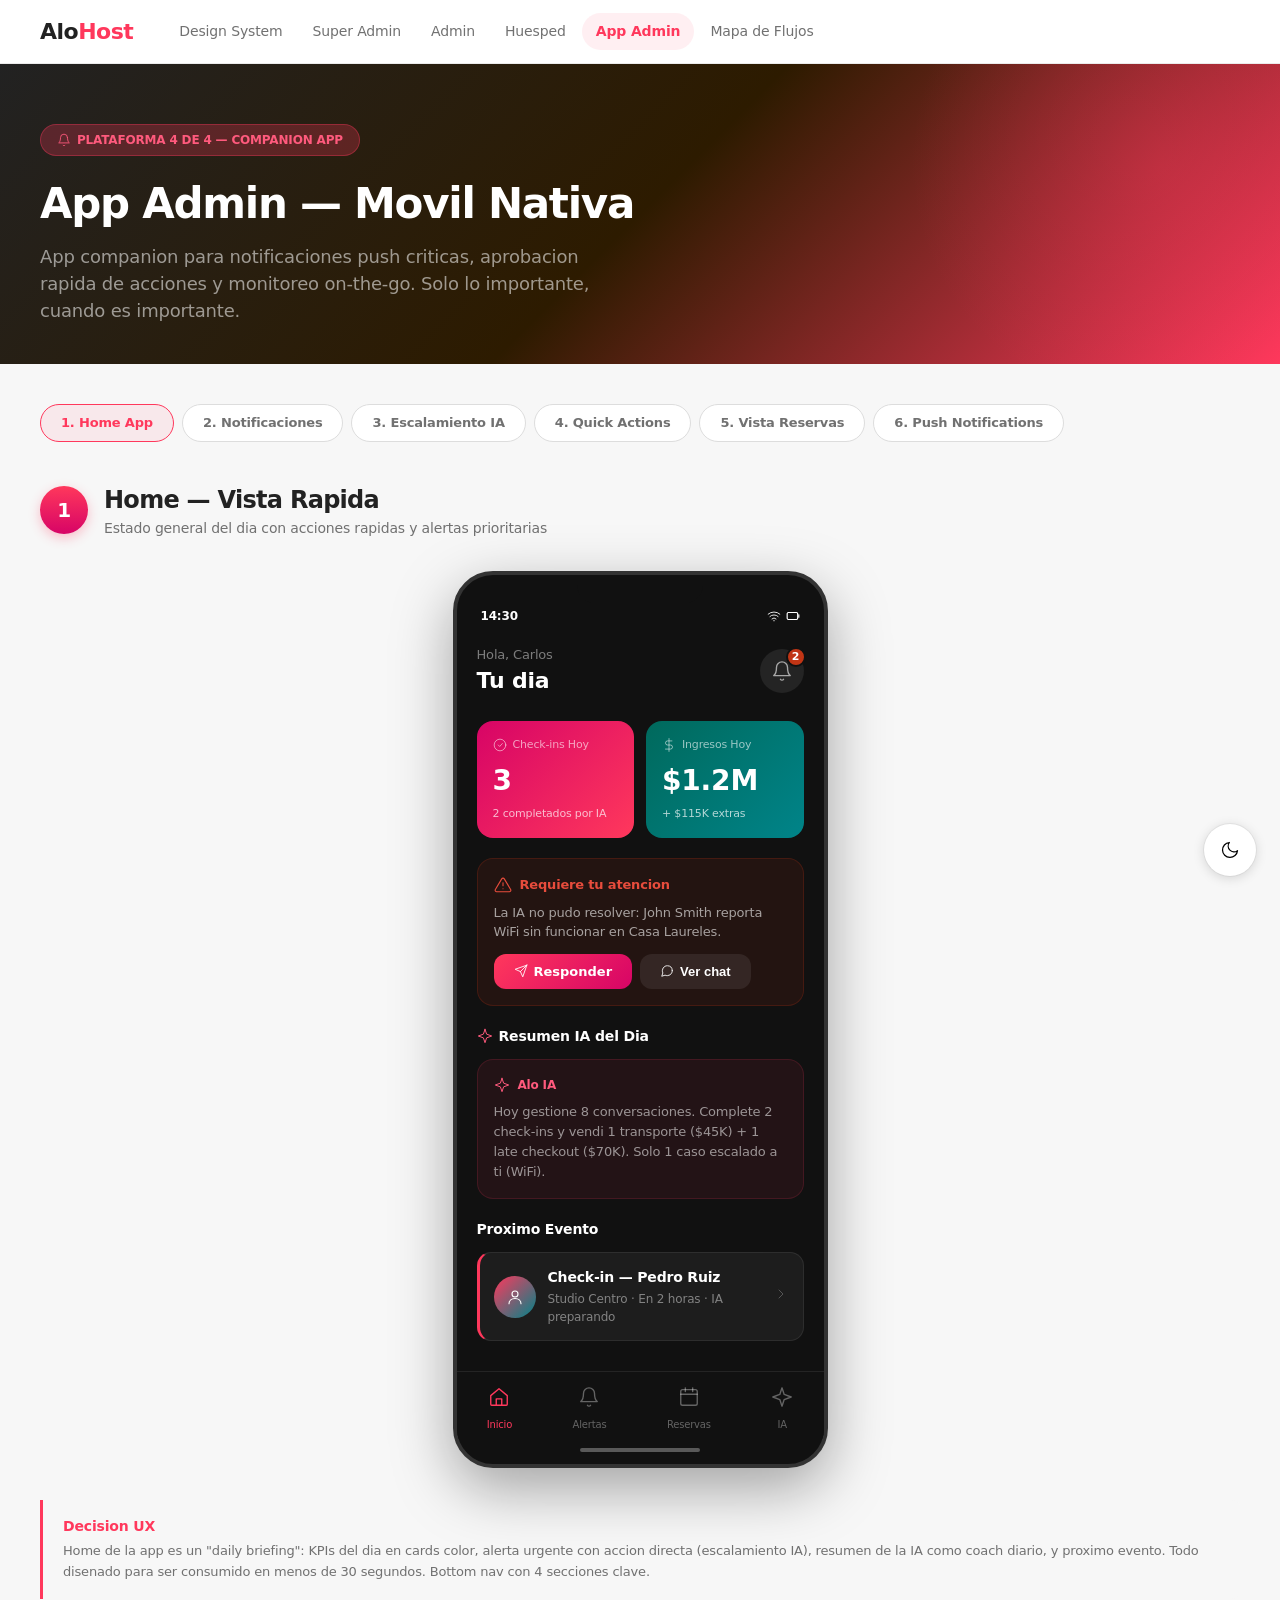
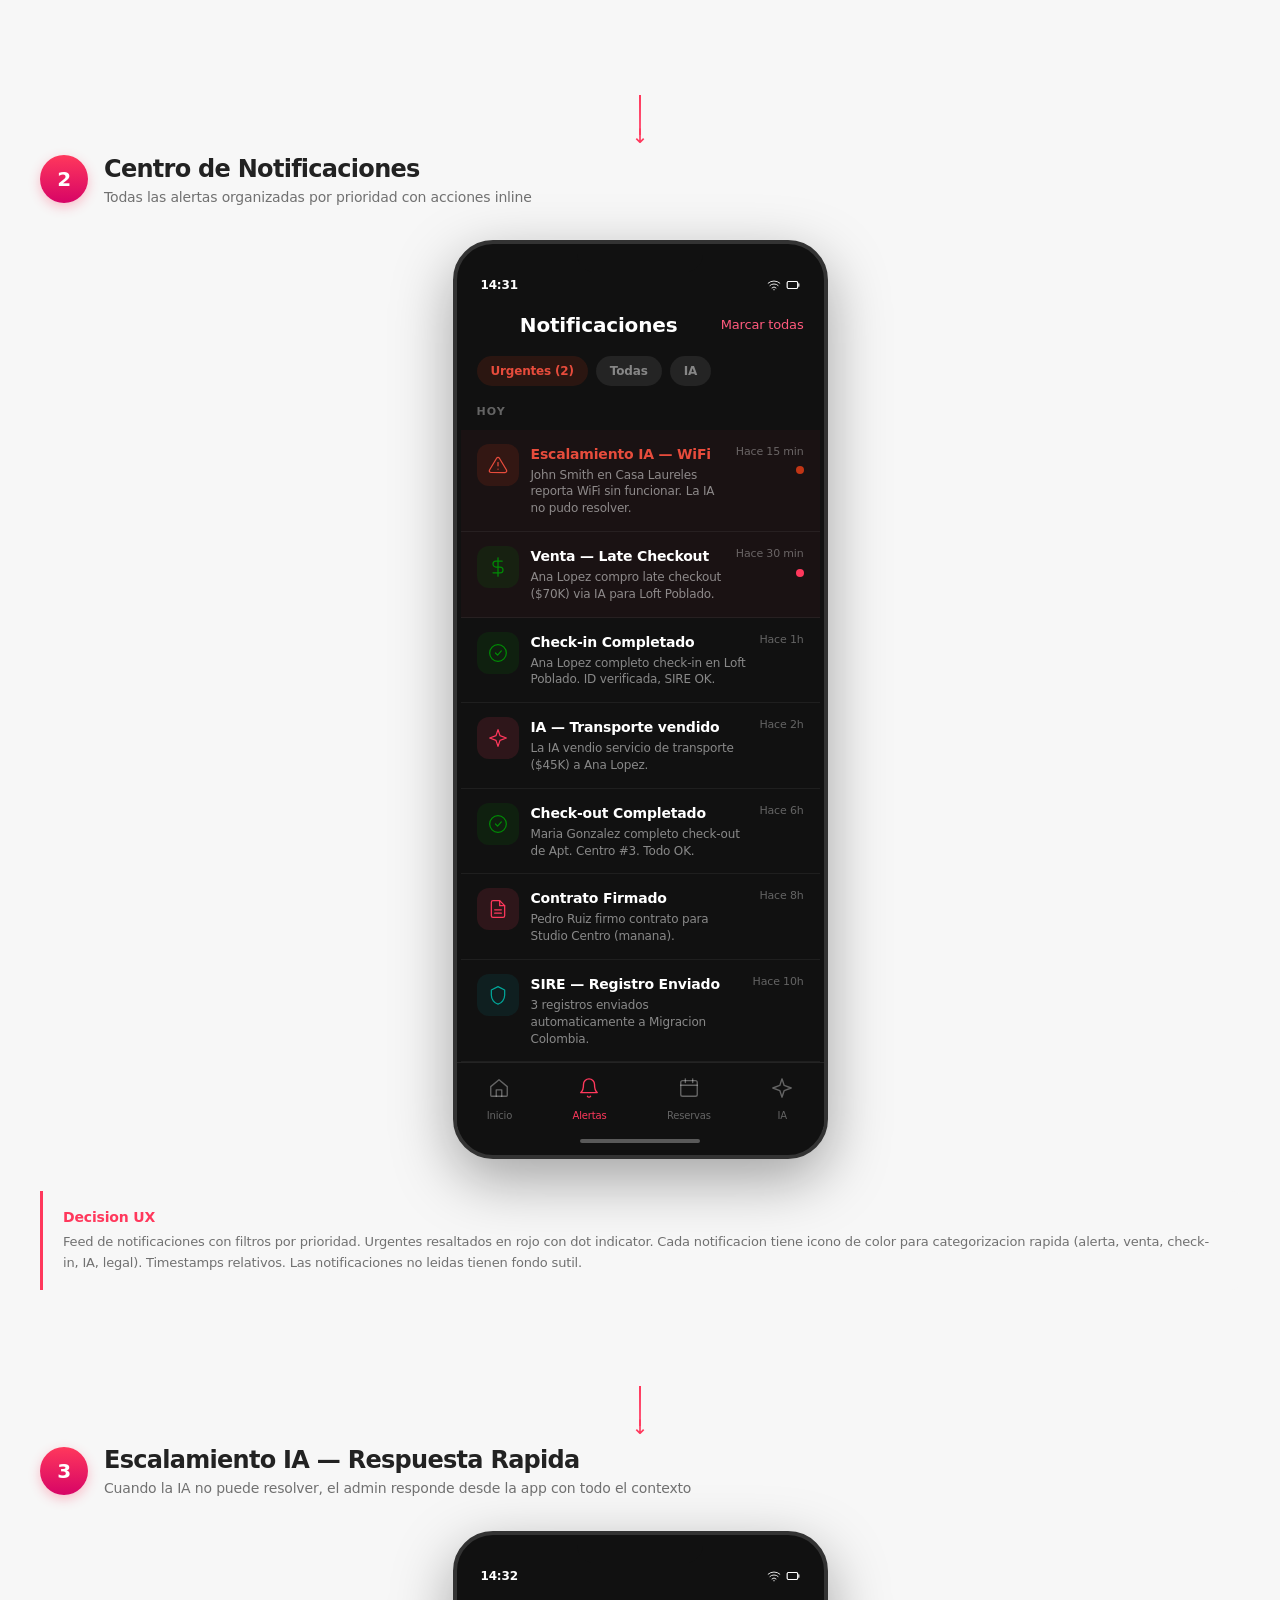
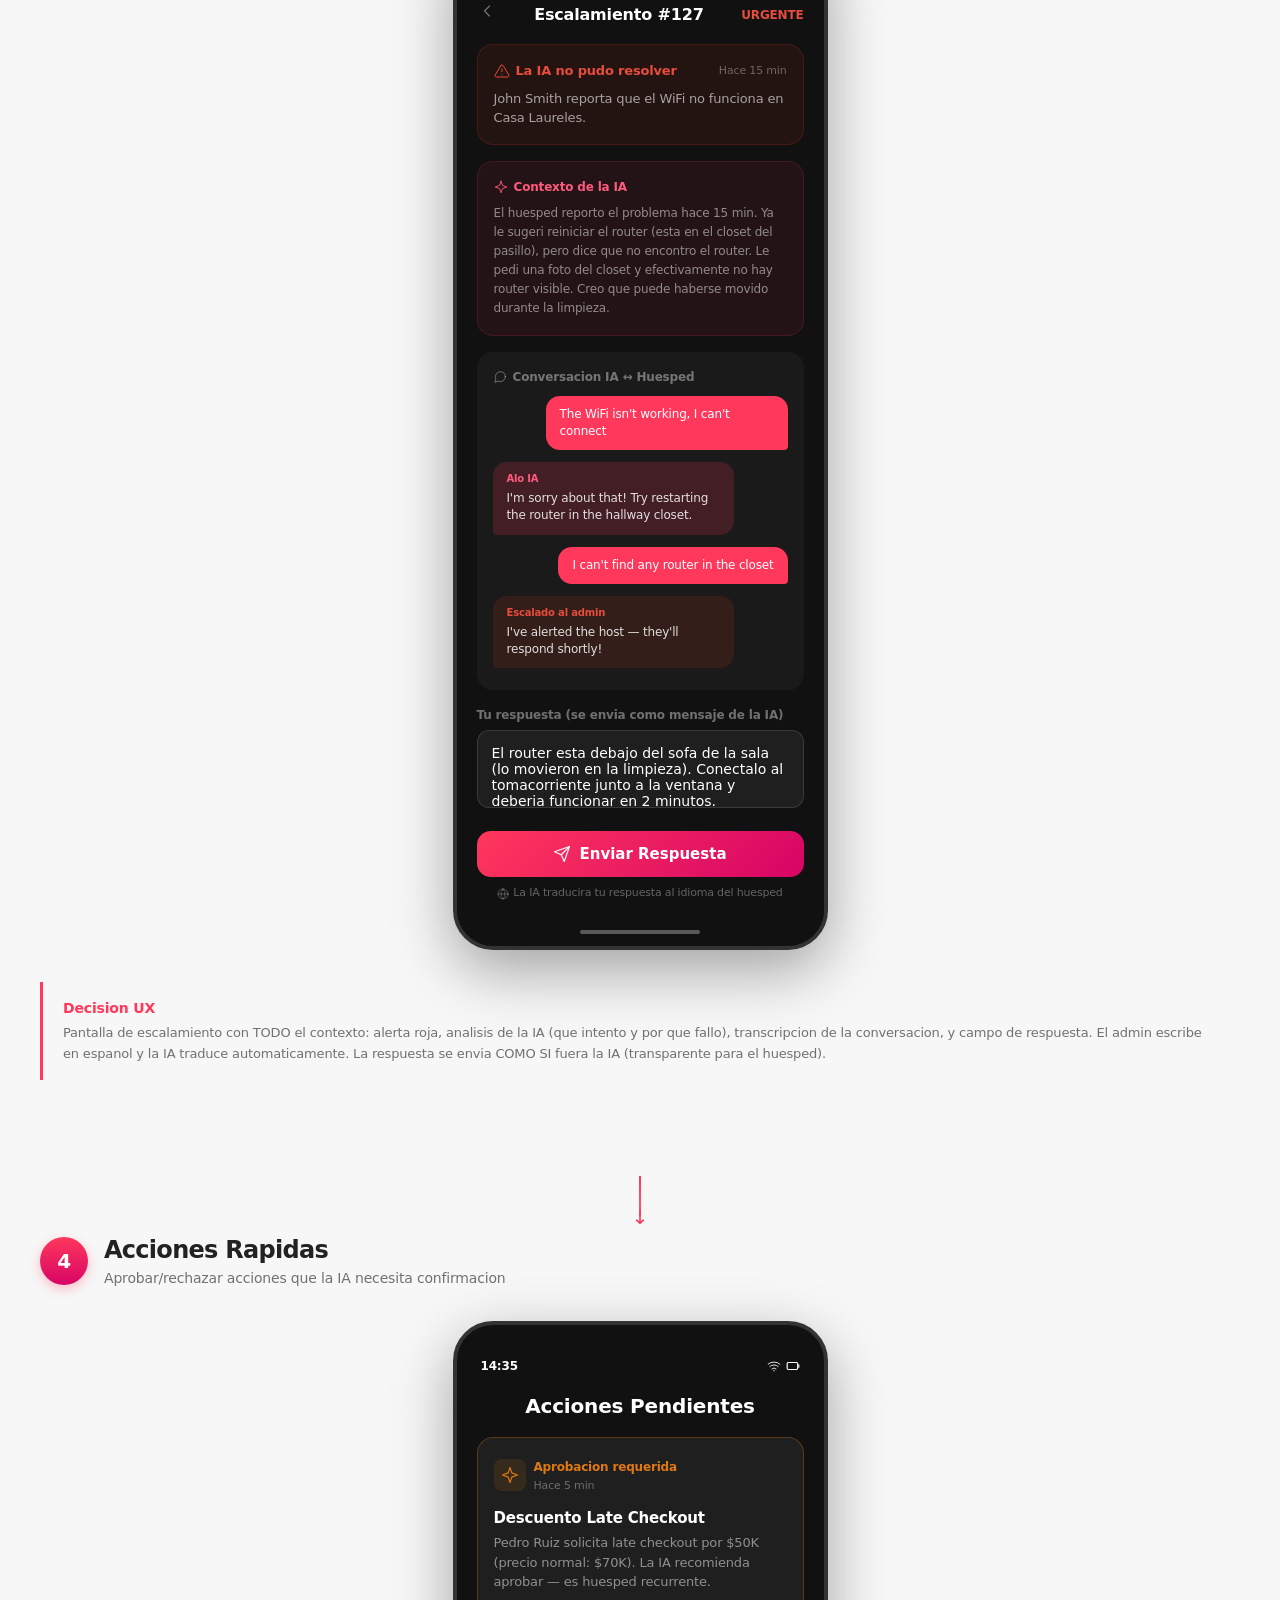
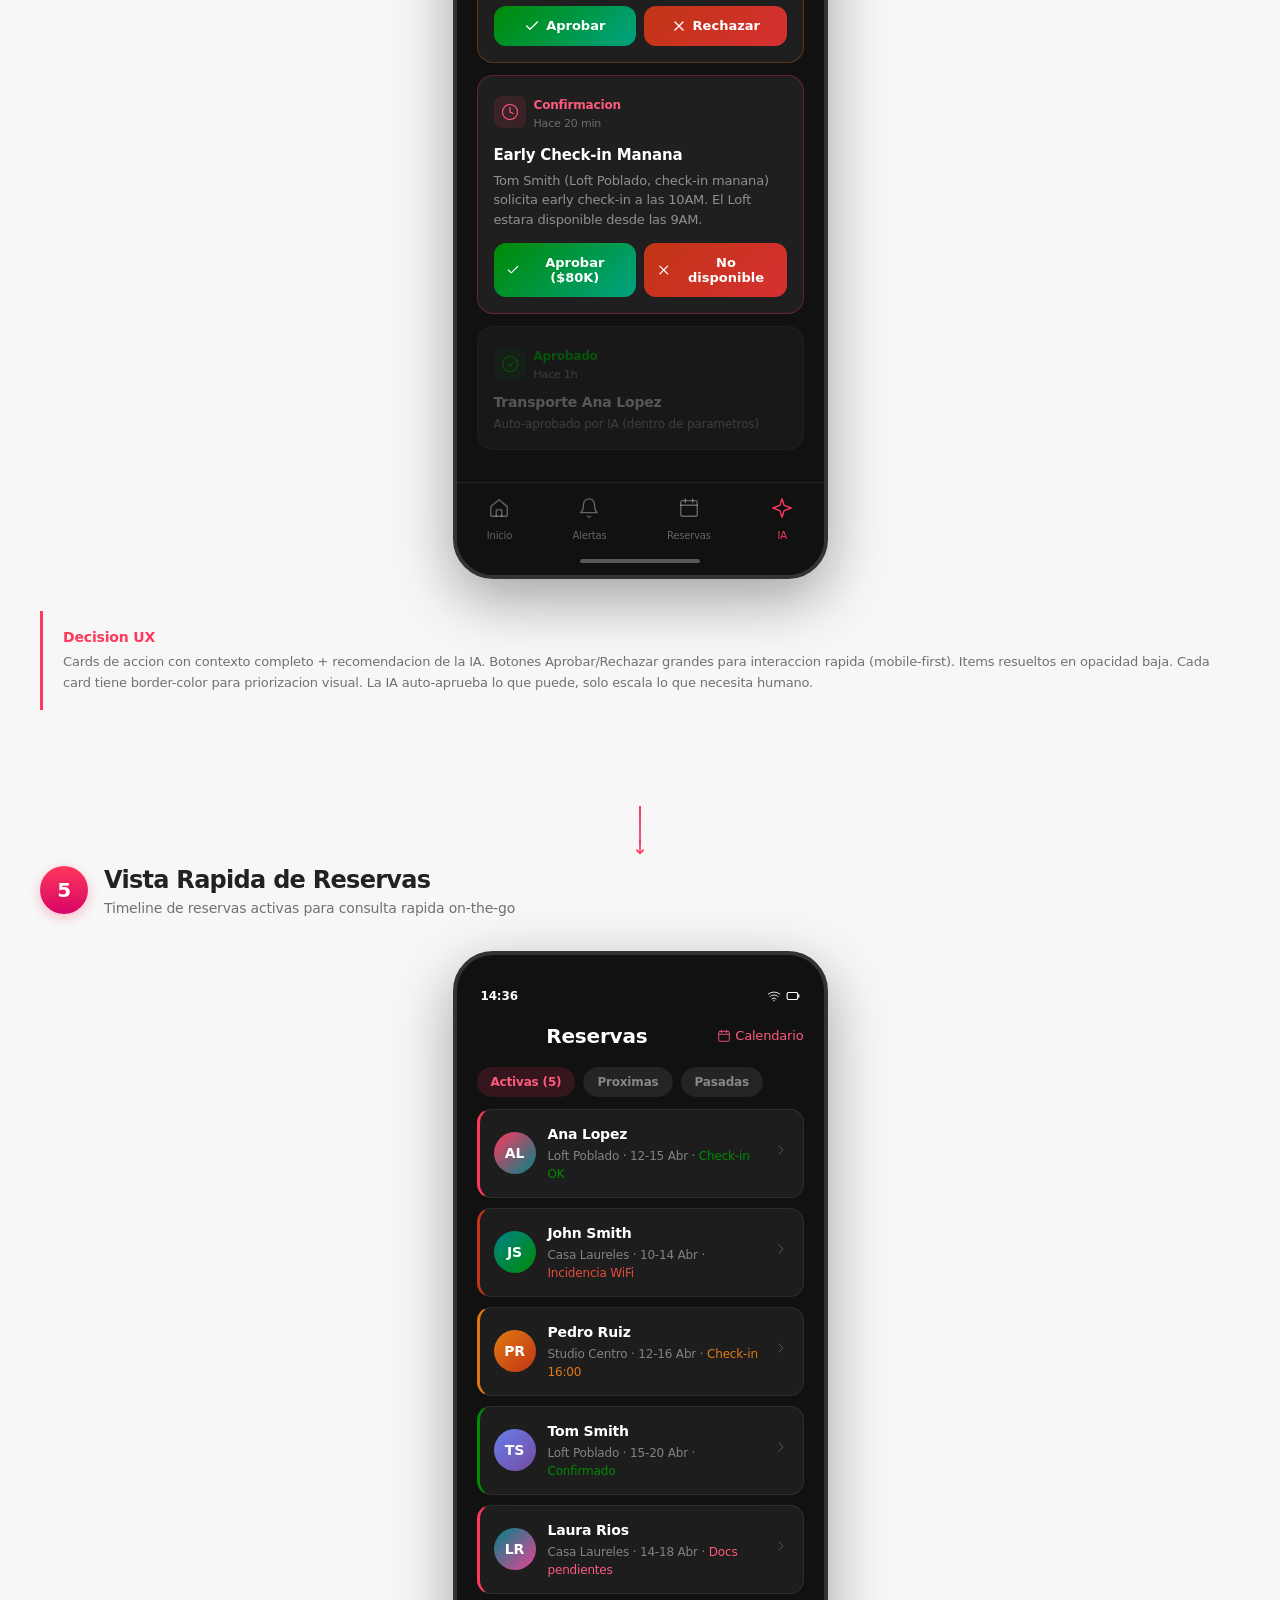
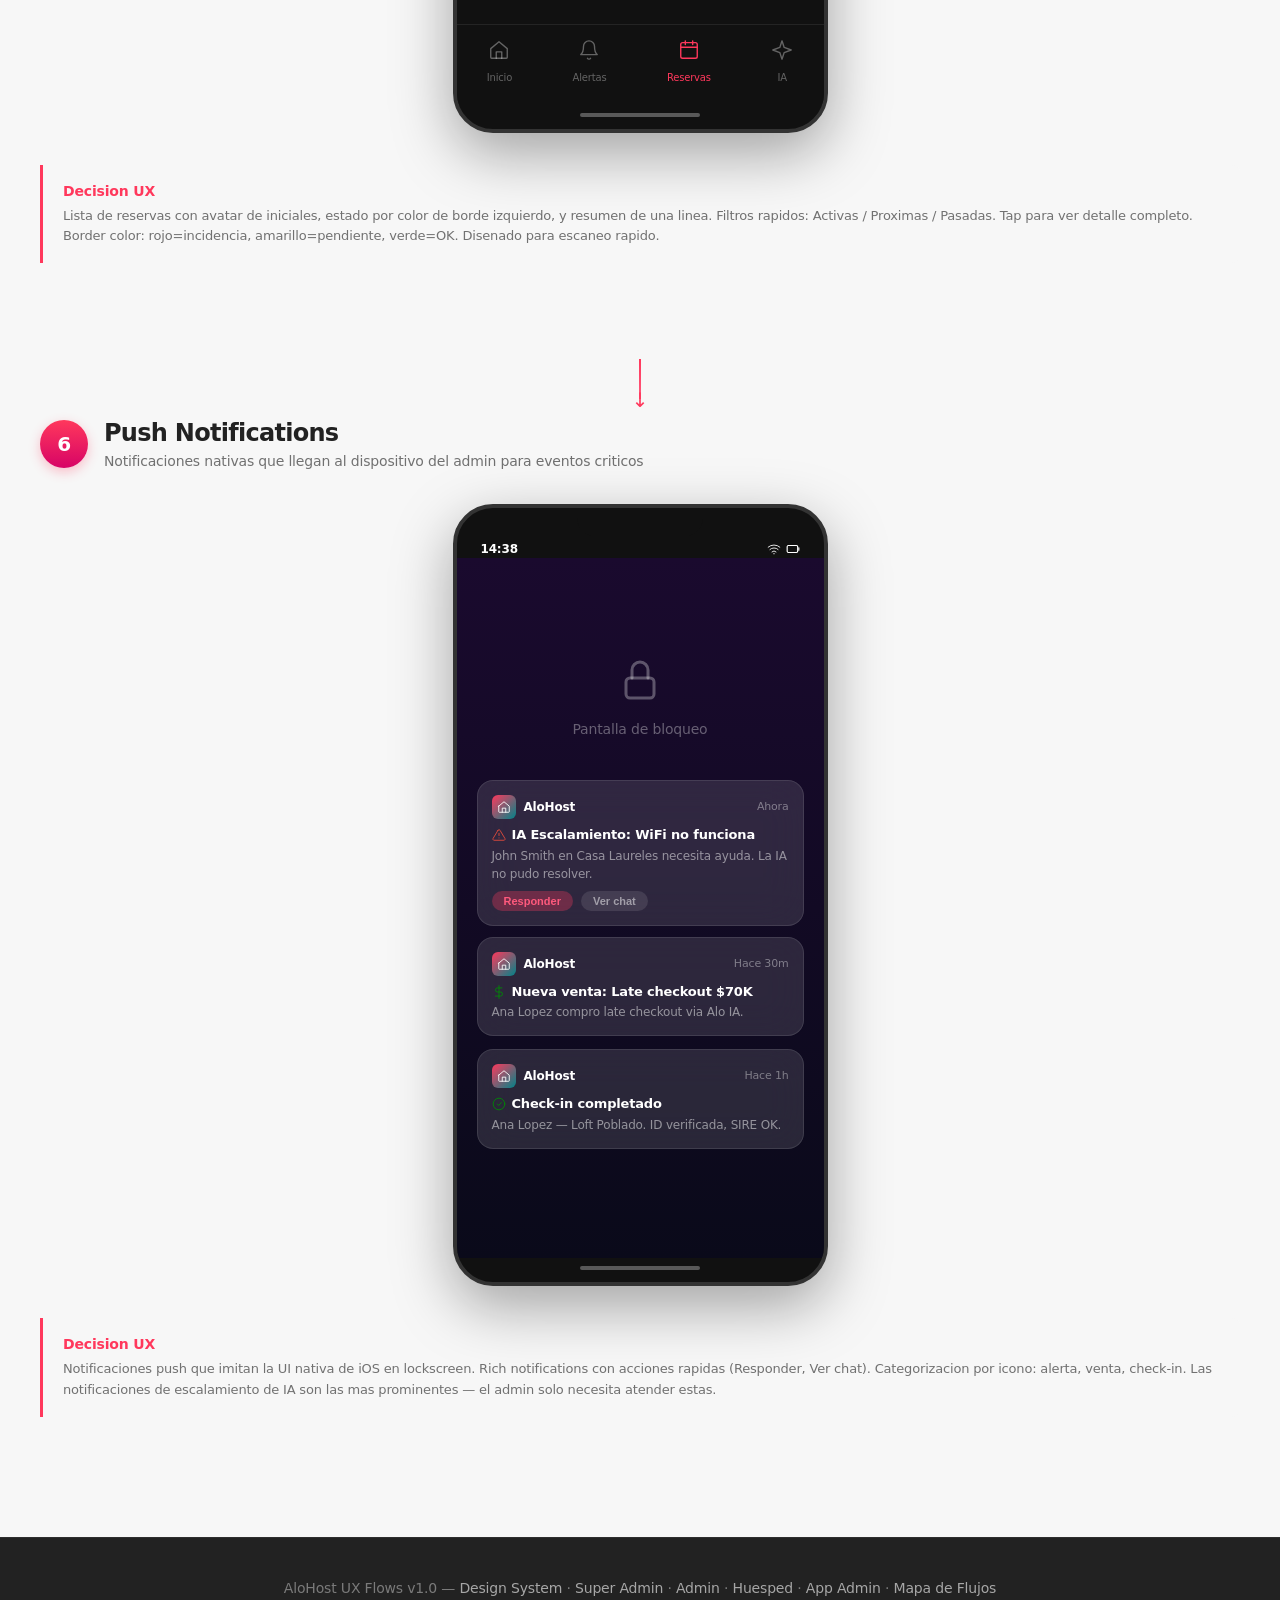
==== admin-app.html @ 9a5604a8 "Initial commit: AloHost UX Flow Prototypes Complete UX/UI flow system for AloHost - AI-powered prope" ====
<!DOCTYPE html>
<html lang="es" data-theme="light">
<head>
<meta charset="UTF-8">
<meta name="viewport" content="width=device-width, initial-scale=1.0">
<title>AloHost — App Admin (Notificaciones) UX Flow</title>
<link rel="stylesheet" href="theme.css">
<link rel="stylesheet" href="icons.css">
<style>
/* ============ PAGE LAYOUT ============ */
.page-body {
  background: var(--bg-secondary);
  color: var(--text-primary);
  min-height: 100vh;
}

.flow-header {
  background: linear-gradient(135deg, var(--text-primary) 0%, #2d1b00 50%, var(--primary) 100%);
  padding: 60px 40px 40px;
  position: relative;
  overflow: hidden;
}
.flow-header::before {
  content: '';
  position: absolute;
  top: -50%;
  right: -10%;
  width: 500px;
  height: 500px;
  background: radial-gradient(circle, rgba(255,56,92,0.25), transparent 70%);
  border-radius: 50%;
}
.flow-header-content {
  position: relative;
  z-index: 1;
  max-width: 1400px;
  margin: 0 auto;
}
.flow-badge {
  display: inline-flex;
  align-items: center;
  gap: 6px;
  background: rgba(255,56,92,0.25);
  border: 1px solid rgba(255,56,92,0.35);
  color: #FF5A7D;
  padding: 6px 16px;
  border-radius: var(--radius-full);
  font-size: 12px;
  font-weight: 600;
  margin-bottom: 16px;
}
.flow-header h1 {
  font-family: var(--font-display);
  font-size: 42px;
  font-weight: 800;
  color: #fff;
  margin-bottom: 8px;
  letter-spacing: -0.03em;
}
.flow-header p {
  font-size: 18px;
  color: rgba(255,255,255,0.55);
  max-width: 600px;
}

/* ============ PHONE MOCKUP (always dark) ============ */
.phone-row {
  display: flex;
  justify-content: center;
  gap: 40px;
  flex-wrap: wrap;
}
.phone-mockup {
  width: 375px;
  background: #111;
  border-radius: 40px;
  overflow: hidden;
  border: 4px solid #333;
  box-shadow: 0 20px 60px rgba(0,0,0,0.35), 0 0 0 1px rgba(255,255,255,0.06);
  position: relative;
  flex-shrink: 0;
}
.phone-notch {
  width: 126px;
  height: 28px;
  background: #111;
  margin: 0 auto;
  border-radius: 0 0 18px 18px;
  position: relative;
  z-index: 10;
}
.phone-status-bar {
  display: flex;
  justify-content: space-between;
  align-items: center;
  padding: 4px 24px 0;
  font-size: 12px;
  color: #fff;
  font-weight: 600;
}
.phone-status-bar .status-icons {
  display: flex;
  align-items: center;
  gap: 5px;
}
.phone-screen {
  min-height: 700px;
  position: relative;
  overflow: hidden;
  background: #111;
}
.phone-home {
  height: 4px;
  width: 120px;
  background: #fff;
  border-radius: 2px;
  margin: 8px auto 12px;
  opacity: 0.3;
}

/* ============ PHONE INTERNAL STYLES ============ */
.m-header {
  padding: 16px 20px;
  display: flex;
  justify-content: space-between;
  align-items: center;
}
.m-header h3 {
  font-family: var(--font-display);
  font-size: 20px;
  font-weight: 700;
  color: #fff;
}
.m-content {
  padding: 0 20px 20px;
}
.m-card {
  background: rgba(255,255,255,0.06);
  border: 1px solid rgba(255,255,255,0.1);
  border-radius: 16px;
  padding: 16px;
  margin-bottom: 12px;
}
.m-btn {
  display: inline-flex;
  align-items: center;
  justify-content: center;
  gap: 6px;
  width: 100%;
  padding: 14px;
  border: none;
  border-radius: 14px;
  font-family: var(--font-primary);
  font-size: 15px;
  font-weight: 700;
  cursor: pointer;
  transition: var(--transition);
}
.m-btn-primary { background: linear-gradient(135deg, var(--primary), var(--primary-dark)); color: #fff; }
.m-btn-success { background: linear-gradient(135deg, var(--success), #00A381); color: #fff; }
.m-btn-danger { background: linear-gradient(135deg, var(--danger), #D63031); color: #fff; }

/* ============ BOTTOM NAV ============ */
.m-bottom-nav {
  display: flex;
  justify-content: space-around;
  padding: 10px 0 4px;
  border-top: 1px solid rgba(255,255,255,0.08);
  background: #111;
}
.m-nav-item {
  display: flex;
  flex-direction: column;
  align-items: center;
  gap: 2px;
  padding: 4px 12px;
  cursor: pointer;
}
.m-nav-item .nav-icon { color: rgba(255,255,255,0.35); }
.m-nav-item .nav-icon svg { width: 22px; height: 22px; }
.m-nav-item p { font-size: 10px; color: rgba(255,255,255,0.35); margin: 0; }
.m-nav-item.active .nav-icon { color: var(--primary); }
.m-nav-item.active p { color: var(--primary); }

/* ============ NOTIFICATION ITEMS ============ */
.notif-item {
  display: flex;
  gap: 12px;
  padding: 14px 16px;
  border-bottom: 1px solid rgba(255,255,255,0.06);
  cursor: pointer;
  transition: background 0.15s;
}
.notif-item:hover { background: rgba(255,255,255,0.03); }
.notif-item.unread { background: rgba(255,56,92,0.04); }
.notif-icon-box {
  width: 42px;
  height: 42px;
  border-radius: 12px;
  display: flex;
  align-items: center;
  justify-content: center;
  flex-shrink: 0;
}
.notif-icon-box svg { width: 20px; height: 20px; }
.notif-body { flex: 1; min-width: 0; }
.notif-body h4 { font-size: 14px; font-weight: 600; color: #fff; margin: 0 0 2px; }
.notif-body p { font-size: 12px; color: rgba(255,255,255,0.5); line-height: 1.4; margin: 0; }
.notif-time { font-size: 11px; color: rgba(255,255,255,0.35); white-space: nowrap; flex-shrink: 0; }
.notif-dot { width: 8px; height: 8px; border-radius: 50%; flex-shrink: 0; margin-top: 6px; }

/* ============ RESERVATION LIST ITEMS ============ */
.res-item {
  display: flex;
  align-items: center;
  gap: 12px;
  padding: 14px;
  background: rgba(255,255,255,0.05);
  border: 1px solid rgba(255,255,255,0.08);
  border-radius: 14px;
  margin-bottom: 10px;
  cursor: pointer;
  transition: background 0.15s;
}
.res-item:hover { background: rgba(255,255,255,0.08); }
.res-avatar {
  width: 42px;
  height: 42px;
  border-radius: 50%;
  display: flex;
  align-items: center;
  justify-content: center;
  font-weight: 700;
  font-size: 14px;
  color: #fff;
  flex-shrink: 0;
}
.res-info { flex: 1; min-width: 0; }
.res-info h4 { font-size: 14px; font-weight: 600; color: #fff; margin: 0 0 2px; }
.res-info p { font-size: 12px; color: rgba(255,255,255,0.45); margin: 0; }
.res-chevron { color: rgba(255,255,255,0.25); flex-shrink: 0; }
.res-chevron svg { width: 16px; height: 16px; }

/* ============ FILTER PILLS ============ */
.filter-row {
  display: flex;
  gap: 8px;
  padding: 0 20px 12px;
  overflow-x: auto;
}
.filter-pill {
  padding: 6px 14px;
  border-radius: 999px;
  font-size: 12px;
  font-weight: 600;
  white-space: nowrap;
  cursor: pointer;
  background: rgba(255,255,255,0.08);
  color: rgba(255,255,255,0.45);
  border: none;
  transition: var(--transition);
}
.filter-pill.active-danger { background: rgba(193,53,21,0.15); color: #e74c3c; }
.filter-pill.active-primary { background: rgba(255,56,92,0.15); color: var(--primary-light); }
.filter-pill.active-accent { background: rgba(0,132,137,0.15); color: var(--accent-light); }

/* ============ CHAT BUBBLES ============ */
.chat-bubble {
  max-width: 82%;
  padding: 10px 14px;
  font-size: 12px;
  line-height: 1.45;
  margin-bottom: 6px;
}
.chat-bubble.guest {
  align-self: flex-end;
  background: var(--primary);
  color: #fff;
  border-radius: 14px 14px 4px 14px;
}
.chat-bubble.ai {
  align-self: flex-start;
  background: rgba(255,56,92,0.18);
  color: rgba(255,255,255,0.85);
  border-radius: 14px 14px 14px 4px;
}
.chat-bubble.escalated {
  align-self: flex-start;
  background: rgba(193,53,21,0.15);
  color: rgba(255,255,255,0.85);
  border-radius: 14px 14px 14px 4px;
}
.chat-label {
  font-size: 10px;
  font-weight: 600;
  display: block;
  margin-bottom: 3px;
}

/* ============ PUSH NOTIFICATION CARDS ============ */
.push-card {
  background: rgba(255,255,255,0.12);
  -webkit-backdrop-filter: blur(20px);
  backdrop-filter: blur(20px);
  border-radius: 16px;
  padding: 14px;
  border: 1px solid rgba(255,255,255,0.1);
  margin-bottom: 12px;
}
.push-card-head {
  display: flex;
  align-items: center;
  gap: 8px;
  margin-bottom: 6px;
}
.push-card-app-icon {
  width: 24px;
  height: 24px;
  border-radius: 6px;
  background: linear-gradient(135deg, var(--primary), var(--accent));
  display: flex;
  align-items: center;
  justify-content: center;
  color: #fff;
  flex-shrink: 0;
}
.push-card-app-icon svg { width: 14px; height: 14px; }
.push-card-name { font-size: 12px; font-weight: 600; color: #fff; }
.push-card-time { font-size: 11px; color: rgba(255,255,255,0.4); margin-left: auto; }
.push-card-title {
  font-size: 13px;
  font-weight: 600;
  color: #fff;
  margin: 0 0 2px;
  display: flex;
  align-items: center;
  gap: 6px;
}
.push-card-title svg { width: 14px; height: 14px; flex-shrink: 0; }
.push-card-body { font-size: 12px; color: rgba(255,255,255,0.5); margin: 0; }
.push-actions {
  display: flex;
  gap: 8px;
  margin-top: 8px;
}
.push-action-btn {
  padding: 4px 12px;
  border-radius: 999px;
  font-size: 11px;
  font-weight: 600;
  border: none;
  cursor: pointer;
}

/* ============ UTILITY ============ */
.text-white { color: #fff; }
.text-muted { color: rgba(255,255,255,0.45); }
.text-danger { color: #e74c3c; }
.text-success { color: var(--success); }
.text-primary { color: var(--primary-light); }
.text-warning { color: var(--warning); }
.text-accent { color: var(--accent-light); }

.inline-icon { display: inline-flex; vertical-align: middle; }
.inline-icon svg {
  width: 16px;
  height: 16px;
  stroke: currentColor;
  fill: none;
  stroke-width: 1.5;
  stroke-linecap: round;
  stroke-linejoin: round;
}

/* ============ FOOTER ============ */
.site-footer {
  background: var(--sidebar-bg);
  padding: 40px;
  text-align: center;
  border-top: 1px solid rgba(255,255,255,0.06);
}
.site-footer p { color: rgba(255,255,255,0.4); font-size: 14px; }
.site-footer a { color: rgba(255,255,255,0.6); text-decoration: none; }
.site-footer a:hover { color: #fff; }
</style>
</head>
<body class="page-body">
<script src="theme.js"></script>
<script src="icons.js"></script>

<!-- ========== TOP NAV ========== -->
<nav class="top-nav">
  <div class="top-nav-left">
    <a href="design-system.html" class="logo">Alo<span>Host</span></a>
    <div class="nav-links">
      <a href="design-system.html" class="nav-link">Design System</a>
      <a href="superadmin.html" class="nav-link">Super Admin</a>
      <a href="admin.html" class="nav-link">Admin</a>
      <a href="guest-mobile.html" class="nav-link">Huesped</a>
      <a href="admin-app.html" class="nav-link active">App Admin</a>
      <a href="flowmap.html" class="nav-link">Mapa de Flujos</a>
    </div>
  </div>
</nav>

<!-- ========== HERO HEADER ========== -->
<div class="flow-header">
  <div class="flow-header-content">
    <div class="flow-badge">
      <svg width="14" height="14" viewBox="0 0 24 24" fill="none" stroke="currentColor" stroke-width="1.5" stroke-linecap="round" stroke-linejoin="round"><path d="M18 8A6 6 0 006 8c0 7-3 9-3 9h18s-3-2-3-9"/><path d="M13.73 21a2 2 0 01-3.46 0"/></svg>
      PLATAFORMA 4 DE 4 — COMPANION APP
    </div>
    <h1>App Admin — Movil Nativa</h1>
    <p>App companion para notificaciones push criticas, aprobacion rapida de acciones y monitoreo on-the-go. Solo lo importante, cuando es importante.</p>
  </div>
</div>

<!-- ========== SCREENS CONTAINER ========== -->
<div class="screens-container">

  <!-- Step pills -->
  <div class="steps-row">
    <div class="step-pill active" onclick="scrollToSection('s1',this)">1. Home App</div>
    <div class="step-pill" onclick="scrollToSection('s2',this)">2. Notificaciones</div>
    <div class="step-pill" onclick="scrollToSection('s3',this)">3. Escalamiento IA</div>
    <div class="step-pill" onclick="scrollToSection('s4',this)">4. Quick Actions</div>
    <div class="step-pill" onclick="scrollToSection('s5',this)">5. Vista Reservas</div>
    <div class="step-pill" onclick="scrollToSection('s6',this)">6. Push Notifications</div>
  </div>


  <!-- ===================== SCREEN 1: HOME — QUICK VIEW ===================== -->
  <div class="flow-section" id="s1">
    <div class="flow-section-header">
      <div class="flow-number">1</div>
      <div>
        <h2>Home — Vista Rapida</h2>
        <p>Estado general del dia con acciones rapidas y alertas prioritarias</p>
      </div>
    </div>

    <div class="phone-row">
      <div class="phone-mockup">
        <div class="phone-notch"></div>
        <div class="phone-status-bar">
          <span>14:30</span>
          <div class="status-icons">
            <svg width="14" height="14" viewBox="0 0 24 24" fill="none" stroke="currentColor" stroke-width="1.5" stroke-linecap="round" stroke-linejoin="round"><path d="M2 8.82a15 15 0 0120 0"/><path d="M5 12.86a10 10 0 0114 0"/><path d="M8.5 16.9a5 5 0 017 0"/><circle cx="12" cy="20" r="1" fill="currentColor" stroke="none"/></svg>
            <svg width="14" height="14" viewBox="0 0 24 24" fill="none" stroke="currentColor" stroke-width="2" stroke-linecap="round" stroke-linejoin="round"><rect x="2" y="6" width="18" height="12" rx="2"/><line x1="22" y1="10" x2="22" y2="14"/></svg>
          </div>
        </div>
        <div class="phone-screen">
          <div style="padding:20px;">

            <!-- Greeting + Bell -->
            <div style="display:flex;justify-content:space-between;align-items:center;margin-bottom:24px;">
              <div>
                <p style="font-size:13px;color:rgba(255,255,255,0.45);margin:0;">Hola, Carlos</p>
                <h2 style="font-family:var(--font-display);font-size:22px;font-weight:700;color:#fff;margin:0;">Tu dia</h2>
              </div>
              <div style="position:relative;">
                <div style="width:44px;height:44px;border-radius:50%;background:rgba(255,255,255,0.08);display:flex;align-items:center;justify-content:center;color:rgba(255,255,255,0.6);">
                  <svg width="22" height="22" viewBox="0 0 24 24" fill="none" stroke="currentColor" stroke-width="1.5" stroke-linecap="round" stroke-linejoin="round"><path d="M18 8A6 6 0 006 8c0 7-3 9-3 9h18s-3-2-3-9"/><path d="M13.73 21a2 2 0 01-3.46 0"/></svg>
                </div>
                <div style="position:absolute;top:-2px;right:-2px;width:20px;height:20px;background:var(--danger);border-radius:50%;font-size:11px;display:flex;align-items:center;justify-content:center;color:#fff;font-weight:700;border:2px solid #111;">2</div>
              </div>
            </div>

            <!-- Stat Cards -->
            <div style="display:grid;grid-template-columns:1fr 1fr;gap:12px;margin-bottom:20px;">
              <div style="background:linear-gradient(135deg,var(--primary-dark),var(--primary));border-radius:16px;padding:16px;">
                <div style="display:flex;align-items:center;gap:6px;margin-bottom:6px;">
                  <svg width="14" height="14" viewBox="0 0 24 24" fill="none" stroke="rgba(255,255,255,0.6)" stroke-width="1.5" stroke-linecap="round" stroke-linejoin="round"><circle cx="12" cy="12" r="10"/><polyline points="9 12 11.5 14.5 16 9.5"/></svg>
                  <span style="font-size:11px;color:rgba(255,255,255,0.6);">Check-ins Hoy</span>
                </div>
                <div style="font-family:var(--font-display);font-size:28px;font-weight:700;color:#fff;">3</div>
                <div style="font-size:11px;color:rgba(255,255,255,0.7);margin-top:4px;">2 completados por IA</div>
              </div>
              <div style="background:linear-gradient(135deg,#00695c,var(--accent));border-radius:16px;padding:16px;">
                <div style="display:flex;align-items:center;gap:6px;margin-bottom:6px;">
                  <svg width="14" height="14" viewBox="0 0 24 24" fill="none" stroke="rgba(255,255,255,0.6)" stroke-width="1.5" stroke-linecap="round" stroke-linejoin="round"><line x1="12" y1="1" x2="12" y2="23"/><path d="M17 5H9.5a3.5 3.5 0 000 7h5a3.5 3.5 0 010 7H6"/></svg>
                  <span style="font-size:11px;color:rgba(255,255,255,0.6);">Ingresos Hoy</span>
                </div>
                <div style="font-family:var(--font-display);font-size:28px;font-weight:700;color:#fff;">$1.2M</div>
                <div style="font-size:11px;color:rgba(255,255,255,0.7);margin-top:4px;">+ $115K extras</div>
              </div>
            </div>

            <!-- Urgent Attention Alert -->
            <div style="background:rgba(193,53,21,0.1);border:1px solid rgba(193,53,21,0.22);border-radius:16px;padding:16px;margin-bottom:20px;">
              <div style="display:flex;align-items:center;gap:8px;margin-bottom:8px;">
                <svg width="18" height="18" viewBox="0 0 24 24" fill="none" stroke="#e74c3c" stroke-width="1.5" stroke-linecap="round" stroke-linejoin="round"><path d="M10.29 3.86L1.82 18a2 2 0 001.71 3h16.94a2 2 0 001.71-3L13.71 3.86a2 2 0 00-3.42 0z"/><line x1="12" y1="9" x2="12" y2="13"/><line x1="12" y1="17" x2="12.01" y2="17"/></svg>
                <span style="font-size:13px;font-weight:600;color:#e74c3c;">Requiere tu atencion</span>
              </div>
              <p style="font-size:13px;color:rgba(255,255,255,0.6);margin:0 0 12px;">La IA no pudo resolver: John Smith reporta WiFi sin funcionar en Casa Laureles.</p>
              <div style="display:flex;gap:8px;">
                <button class="m-btn m-btn-primary" style="width:auto;padding:10px 20px;font-size:13px;border-radius:12px;">
                  <svg width="14" height="14" viewBox="0 0 24 24" fill="none" stroke="currentColor" stroke-width="1.5" stroke-linecap="round" stroke-linejoin="round"><line x1="22" y1="2" x2="11" y2="13"/><polygon points="22 2 15 22 11 13 2 9 22 2"/></svg>
                  Responder
                </button>
                <button style="padding:10px 20px;font-size:13px;border-radius:12px;background:rgba(255,255,255,0.08);border:none;color:#fff;font-weight:600;cursor:pointer;display:inline-flex;align-items:center;gap:6px;">
                  <svg width="14" height="14" viewBox="0 0 24 24" fill="none" stroke="currentColor" stroke-width="1.5" stroke-linecap="round" stroke-linejoin="round"><path d="M21 11.5a8.38 8.38 0 01-.9 3.8 8.5 8.5 0 01-7.6 4.7 8.38 8.38 0 01-3.8-.9L3 21l1.9-5.7a8.38 8.38 0 01-.9-3.8 8.5 8.5 0 014.7-7.6 8.38 8.38 0 013.8-.9h.5a8.48 8.48 0 018 8v.5z"/></svg>
                  Ver chat
                </button>
              </div>
            </div>

            <!-- AI Daily Summary -->
            <h4 style="font-size:14px;font-weight:600;color:#fff;margin:0 0 12px;display:flex;align-items:center;gap:6px;">
              <svg width="16" height="16" viewBox="0 0 24 24" fill="none" stroke="var(--primary-light)" stroke-width="1.5" stroke-linecap="round" stroke-linejoin="round"><path d="M12 2l2.4 7.2L22 12l-7.6 2.8L12 22l-2.4-7.2L2 12l7.6-2.8L12 2z"/></svg>
              Resumen IA del Dia
            </h4>
            <div style="background:rgba(255,56,92,0.08);border:1px solid rgba(255,56,92,0.15);border-radius:16px;padding:16px;margin-bottom:20px;">
              <div style="display:flex;align-items:center;gap:8px;margin-bottom:8px;">
                <svg width="16" height="16" viewBox="0 0 24 24" fill="none" stroke="var(--primary-light)" stroke-width="1.5" stroke-linecap="round" stroke-linejoin="round"><path d="M12 2l2.4 7.2L22 12l-7.6 2.8L12 22l-2.4-7.2L2 12l7.6-2.8L12 2z"/></svg>
                <span style="font-size:12px;font-weight:600;color:var(--primary-light);">Alo IA</span>
              </div>
              <p style="font-size:13px;color:rgba(255,255,255,0.55);line-height:1.55;margin:0;">Hoy gestione 8 conversaciones. Complete 2 check-ins y vendi 1 transporte ($45K) + 1 late checkout ($70K). Solo 1 caso escalado a ti (WiFi).</p>
            </div>

            <!-- Next Event -->
            <h4 style="font-size:14px;font-weight:600;color:#fff;margin:0 0 12px;">Proximo Evento</h4>
            <div class="res-item" style="border-left:3px solid var(--primary);">
              <div class="res-avatar" style="background:linear-gradient(135deg,var(--primary),var(--accent));">
                <svg width="18" height="18" viewBox="0 0 24 24" fill="none" stroke="currentColor" stroke-width="1.5" stroke-linecap="round" stroke-linejoin="round"><circle cx="12" cy="8" r="4"/><path d="M20 21c0-4.418-3.582-7-8-7s-8 2.582-8 7"/></svg>
              </div>
              <div class="res-info">
                <h4>Check-in — Pedro Ruiz</h4>
                <p>Studio Centro &middot; En 2 horas &middot; IA preparando</p>
              </div>
              <div class="res-chevron">
                <svg viewBox="0 0 24 24" fill="none" stroke="currentColor" stroke-width="1.5" stroke-linecap="round" stroke-linejoin="round"><polyline points="9 6 15 12 9 18"/></svg>
              </div>
            </div>

          </div>

          <!-- Bottom Nav -->
          <div class="m-bottom-nav">
            <div class="m-nav-item active">
              <div class="nav-icon"><svg width="22" height="22" viewBox="0 0 24 24" fill="none" stroke="currentColor" stroke-width="1.5" stroke-linecap="round" stroke-linejoin="round"><path d="M3 10.5L12 3l9 7.5V20a1 1 0 01-1 1H4a1 1 0 01-1-1v-9.5z"/><path d="M9 21V14h6v7"/></svg></div>
              <p>Inicio</p>
            </div>
            <div class="m-nav-item">
              <div class="nav-icon"><svg width="22" height="22" viewBox="0 0 24 24" fill="none" stroke="currentColor" stroke-width="1.5" stroke-linecap="round" stroke-linejoin="round"><path d="M18 8A6 6 0 006 8c0 7-3 9-3 9h18s-3-2-3-9"/><path d="M13.73 21a2 2 0 01-3.46 0"/></svg></div>
              <p>Alertas</p>
            </div>
            <div class="m-nav-item">
              <div class="nav-icon"><svg width="22" height="22" viewBox="0 0 24 24" fill="none" stroke="currentColor" stroke-width="1.5" stroke-linecap="round" stroke-linejoin="round"><rect x="3" y="4" width="18" height="17" rx="2"/><line x1="3" y1="9" x2="21" y2="9"/><line x1="8" y1="2" x2="8" y2="6"/><line x1="16" y1="2" x2="16" y2="6"/></svg></div>
              <p>Reservas</p>
            </div>
            <div class="m-nav-item">
              <div class="nav-icon"><svg width="22" height="22" viewBox="0 0 24 24" fill="none" stroke="currentColor" stroke-width="1.5" stroke-linecap="round" stroke-linejoin="round"><path d="M12 2l2.4 7.2L22 12l-7.6 2.8L12 22l-2.4-7.2L2 12l7.6-2.8L12 2z"/></svg></div>
              <p>IA</p>
            </div>
          </div>
        </div>
        <div class="phone-home"></div>
      </div>
    </div>

    <div class="screen-annotation" style="margin-top:32px;">
      <h4>Decision UX</h4>
      <p>Home de la app es un "daily briefing": KPIs del dia en cards color, alerta urgente con accion directa (escalamiento IA), resumen de la IA como coach diario, y proximo evento. Todo disenado para ser consumido en menos de 30 segundos. Bottom nav con 4 secciones clave.</p>
    </div>
  </div>

  <div class="flow-arrow"><div class="flow-arrow-line"></div></div>


  <!-- ===================== SCREEN 2: NOTIFICATIONS CENTER ===================== -->
  <div class="flow-section" id="s2">
    <div class="flow-section-header">
      <div class="flow-number">2</div>
      <div>
        <h2>Centro de Notificaciones</h2>
        <p>Todas las alertas organizadas por prioridad con acciones inline</p>
      </div>
    </div>

    <div class="phone-row">
      <div class="phone-mockup">
        <div class="phone-notch"></div>
        <div class="phone-status-bar">
          <span>14:31</span>
          <div class="status-icons">
            <svg width="14" height="14" viewBox="0 0 24 24" fill="none" stroke="currentColor" stroke-width="1.5" stroke-linecap="round" stroke-linejoin="round"><path d="M2 8.82a15 15 0 0120 0"/><path d="M5 12.86a10 10 0 0114 0"/><path d="M8.5 16.9a5 5 0 017 0"/><circle cx="12" cy="20" r="1" fill="currentColor" stroke="none"/></svg>
            <svg width="14" height="14" viewBox="0 0 24 24" fill="none" stroke="currentColor" stroke-width="2" stroke-linecap="round" stroke-linejoin="round"><rect x="2" y="6" width="18" height="12" rx="2"/><line x1="22" y1="10" x2="22" y2="14"/></svg>
          </div>
        </div>
        <div class="phone-screen">
          <div class="m-header">
            <span></span>
            <h3>Notificaciones</h3>
            <span style="font-size:13px;color:var(--primary-light);cursor:pointer;">Marcar todas</span>
          </div>

          <!-- Filter Pills -->
          <div class="filter-row">
            <div class="filter-pill active-danger">Urgentes (2)</div>
            <div class="filter-pill">Todas</div>
            <div class="filter-pill">IA</div>
          </div>

          <div style="padding:0 4px;">
            <div style="padding:0 16px 8px;">
              <span style="font-size:11px;font-weight:600;color:rgba(255,255,255,0.35);text-transform:uppercase;letter-spacing:1px;">Hoy</span>
            </div>

            <!-- Escalamiento (danger) -->
            <div class="notif-item unread">
              <div class="notif-icon-box" style="background:rgba(193,53,21,0.15);color:#e74c3c;">
                <svg viewBox="0 0 24 24" fill="none" stroke="currentColor" stroke-width="1.5" stroke-linecap="round" stroke-linejoin="round"><path d="M10.29 3.86L1.82 18a2 2 0 001.71 3h16.94a2 2 0 001.71-3L13.71 3.86a2 2 0 00-3.42 0z"/><line x1="12" y1="9" x2="12" y2="13"/><line x1="12" y1="17" x2="12.01" y2="17"/></svg>
              </div>
              <div class="notif-body">
                <h4 style="color:#e74c3c;">Escalamiento IA — WiFi</h4>
                <p>John Smith en Casa Laureles reporta WiFi sin funcionar. La IA no pudo resolver.</p>
              </div>
              <div>
                <div class="notif-time">Hace 15 min</div>
                <div class="notif-dot" style="background:var(--danger);margin-top:6px;margin-left:auto;"></div>
              </div>
            </div>

            <!-- Venta (success) -->
            <div class="notif-item unread">
              <div class="notif-icon-box" style="background:rgba(0,138,5,0.12);color:var(--success);">
                <svg viewBox="0 0 24 24" fill="none" stroke="currentColor" stroke-width="1.5" stroke-linecap="round" stroke-linejoin="round"><line x1="12" y1="1" x2="12" y2="23"/><path d="M17 5H9.5a3.5 3.5 0 000 7h5a3.5 3.5 0 010 7H6"/></svg>
              </div>
              <div class="notif-body">
                <h4>Venta — Late Checkout</h4>
                <p>Ana Lopez compro late checkout ($70K) via IA para Loft Poblado.</p>
              </div>
              <div>
                <div class="notif-time">Hace 30 min</div>
                <div class="notif-dot" style="background:var(--primary);margin-top:6px;margin-left:auto;"></div>
              </div>
            </div>

            <!-- Check-in completado (success) -->
            <div class="notif-item">
              <div class="notif-icon-box" style="background:rgba(0,138,5,0.12);color:var(--success);">
                <svg viewBox="0 0 24 24" fill="none" stroke="currentColor" stroke-width="1.5" stroke-linecap="round" stroke-linejoin="round"><circle cx="12" cy="12" r="10"/><polyline points="9 12 11.5 14.5 16 9.5"/></svg>
              </div>
              <div class="notif-body">
                <h4>Check-in Completado</h4>
                <p>Ana Lopez completo check-in en Loft Poblado. ID verificada, SIRE OK.</p>
              </div>
              <div class="notif-time">Hace 1h</div>
            </div>

            <!-- IA transporte vendido (primary) -->
            <div class="notif-item">
              <div class="notif-icon-box" style="background:rgba(255,56,92,0.12);color:var(--primary);">
                <svg viewBox="0 0 24 24" fill="none" stroke="currentColor" stroke-width="1.5" stroke-linecap="round" stroke-linejoin="round"><path d="M12 2l2.4 7.2L22 12l-7.6 2.8L12 22l-2.4-7.2L2 12l7.6-2.8L12 2z"/></svg>
              </div>
              <div class="notif-body">
                <h4>IA — Transporte vendido</h4>
                <p>La IA vendio servicio de transporte ($45K) a Ana Lopez.</p>
              </div>
              <div class="notif-time">Hace 2h</div>
            </div>

            <!-- Check-out completado (success) -->
            <div class="notif-item">
              <div class="notif-icon-box" style="background:rgba(0,138,5,0.12);color:var(--success);">
                <svg viewBox="0 0 24 24" fill="none" stroke="currentColor" stroke-width="1.5" stroke-linecap="round" stroke-linejoin="round"><circle cx="12" cy="12" r="10"/><polyline points="9 12 11.5 14.5 16 9.5"/></svg>
              </div>
              <div class="notif-body">
                <h4>Check-out Completado</h4>
                <p>Maria Gonzalez completo check-out de Apt. Centro #3. Todo OK.</p>
              </div>
              <div class="notif-time">Hace 6h</div>
            </div>

            <!-- Contrato firmado (primary) -->
            <div class="notif-item">
              <div class="notif-icon-box" style="background:rgba(255,56,92,0.12);color:var(--primary);">
                <svg viewBox="0 0 24 24" fill="none" stroke="currentColor" stroke-width="1.5" stroke-linecap="round" stroke-linejoin="round"><path d="M14 2H6a2 2 0 00-2 2v16a2 2 0 002 2h12a2 2 0 002-2V8l-6-6z"/><polyline points="14 2 14 8 20 8"/><line x1="16" y1="13" x2="8" y2="13"/><line x1="16" y1="17" x2="8" y2="17"/></svg>
              </div>
              <div class="notif-body">
                <h4>Contrato Firmado</h4>
                <p>Pedro Ruiz firmo contrato para Studio Centro (manana).</p>
              </div>
              <div class="notif-time">Hace 8h</div>
            </div>

            <!-- SIRE enviado (accent) -->
            <div class="notif-item">
              <div class="notif-icon-box" style="background:rgba(0,132,137,0.12);color:var(--accent-light);">
                <svg viewBox="0 0 24 24" fill="none" stroke="currentColor" stroke-width="1.5" stroke-linecap="round" stroke-linejoin="round"><path d="M12 2l8 4v6c0 5.25-3.5 9.74-8 11-4.5-1.26-8-5.75-8-11V6l8-4z"/></svg>
              </div>
              <div class="notif-body">
                <h4>SIRE — Registro Enviado</h4>
                <p>3 registros enviados automaticamente a Migracion Colombia.</p>
              </div>
              <div class="notif-time">Hace 10h</div>
            </div>
          </div>

          <!-- Bottom Nav -->
          <div class="m-bottom-nav">
            <div class="m-nav-item">
              <div class="nav-icon"><svg width="22" height="22" viewBox="0 0 24 24" fill="none" stroke="currentColor" stroke-width="1.5" stroke-linecap="round" stroke-linejoin="round"><path d="M3 10.5L12 3l9 7.5V20a1 1 0 01-1 1H4a1 1 0 01-1-1v-9.5z"/><path d="M9 21V14h6v7"/></svg></div>
              <p>Inicio</p>
            </div>
            <div class="m-nav-item active">
              <div class="nav-icon"><svg width="22" height="22" viewBox="0 0 24 24" fill="none" stroke="currentColor" stroke-width="1.5" stroke-linecap="round" stroke-linejoin="round"><path d="M18 8A6 6 0 006 8c0 7-3 9-3 9h18s-3-2-3-9"/><path d="M13.73 21a2 2 0 01-3.46 0"/></svg></div>
              <p>Alertas</p>
            </div>
            <div class="m-nav-item">
              <div class="nav-icon"><svg width="22" height="22" viewBox="0 0 24 24" fill="none" stroke="currentColor" stroke-width="1.5" stroke-linecap="round" stroke-linejoin="round"><rect x="3" y="4" width="18" height="17" rx="2"/><line x1="3" y1="9" x2="21" y2="9"/><line x1="8" y1="2" x2="8" y2="6"/><line x1="16" y1="2" x2="16" y2="6"/></svg></div>
              <p>Reservas</p>
            </div>
            <div class="m-nav-item">
              <div class="nav-icon"><svg width="22" height="22" viewBox="0 0 24 24" fill="none" stroke="currentColor" stroke-width="1.5" stroke-linecap="round" stroke-linejoin="round"><path d="M12 2l2.4 7.2L22 12l-7.6 2.8L12 22l-2.4-7.2L2 12l7.6-2.8L12 2z"/></svg></div>
              <p>IA</p>
            </div>
          </div>
        </div>
        <div class="phone-home"></div>
      </div>
    </div>

    <div class="screen-annotation" style="margin-top:32px;">
      <h4>Decision UX</h4>
      <p>Feed de notificaciones con filtros por prioridad. Urgentes resaltados en rojo con dot indicator. Cada notificacion tiene icono de color para categorizacion rapida (alerta, venta, check-in, IA, legal). Timestamps relativos. Las notificaciones no leidas tienen fondo sutil.</p>
    </div>
  </div>

  <div class="flow-arrow"><div class="flow-arrow-line"></div></div>


  <!-- ===================== SCREEN 3: AI ESCALATION — QUICK RESPONSE ===================== -->
  <div class="flow-section" id="s3">
    <div class="flow-section-header">
      <div class="flow-number">3</div>
      <div>
        <h2>Escalamiento IA — Respuesta Rapida</h2>
        <p>Cuando la IA no puede resolver, el admin responde desde la app con todo el contexto</p>
      </div>
    </div>

    <div class="phone-row">
      <div class="phone-mockup">
        <div class="phone-notch"></div>
        <div class="phone-status-bar">
          <span>14:32</span>
          <div class="status-icons">
            <svg width="14" height="14" viewBox="0 0 24 24" fill="none" stroke="currentColor" stroke-width="1.5" stroke-linecap="round" stroke-linejoin="round"><path d="M2 8.82a15 15 0 0120 0"/><path d="M5 12.86a10 10 0 0114 0"/><path d="M8.5 16.9a5 5 0 017 0"/><circle cx="12" cy="20" r="1" fill="currentColor" stroke="none"/></svg>
            <svg width="14" height="14" viewBox="0 0 24 24" fill="none" stroke="currentColor" stroke-width="2" stroke-linecap="round" stroke-linejoin="round"><rect x="2" y="6" width="18" height="12" rx="2"/><line x1="22" y1="10" x2="22" y2="14"/></svg>
          </div>
        </div>
        <div class="phone-screen">
          <!-- Header -->
          <div class="m-header">
            <span style="color:rgba(255,255,255,0.4);cursor:pointer;">
              <svg width="20" height="20" viewBox="0 0 24 24" fill="none" stroke="currentColor" stroke-width="1.5" stroke-linecap="round" stroke-linejoin="round"><polyline points="15 6 9 12 15 18"/></svg>
            </span>
            <h3 style="font-size:16px;">Escalamiento #127</h3>
            <span style="font-size:12px;color:#e74c3c;font-weight:700;">URGENTE</span>
          </div>

          <div class="m-content">
            <!-- Red Alert Box -->
            <div style="background:rgba(193,53,21,0.1);border:1px solid rgba(193,53,21,0.22);border-radius:16px;padding:16px;margin-bottom:16px;">
              <div style="display:flex;justify-content:space-between;align-items:center;margin-bottom:8px;">
                <span style="font-size:13px;font-weight:600;color:#e74c3c;display:flex;align-items:center;gap:6px;">
                  <svg width="16" height="16" viewBox="0 0 24 24" fill="none" stroke="currentColor" stroke-width="1.5" stroke-linecap="round" stroke-linejoin="round"><path d="M10.29 3.86L1.82 18a2 2 0 001.71 3h16.94a2 2 0 001.71-3L13.71 3.86a2 2 0 00-3.42 0z"/><line x1="12" y1="9" x2="12" y2="13"/><line x1="12" y1="17" x2="12.01" y2="17"/></svg>
                  La IA no pudo resolver
                </span>
                <span style="font-size:11px;color:rgba(255,255,255,0.35);">Hace 15 min</span>
              </div>
              <p style="font-size:13px;color:rgba(255,255,255,0.6);margin:0;">John Smith reporta que el WiFi no funciona en Casa Laureles.</p>
            </div>

            <!-- AI Context Analysis Box -->
            <div style="background:rgba(255,56,92,0.08);border:1px solid rgba(255,56,92,0.15);border-radius:16px;padding:16px;margin-bottom:16px;">
              <div style="font-size:12px;font-weight:600;color:var(--primary-light);margin-bottom:8px;display:flex;align-items:center;gap:6px;">
                <svg width="14" height="14" viewBox="0 0 24 24" fill="none" stroke="currentColor" stroke-width="1.5" stroke-linecap="round" stroke-linejoin="round"><path d="M12 2l2.4 7.2L22 12l-7.6 2.8L12 22l-2.4-7.2L2 12l7.6-2.8L12 2z"/></svg>
                Contexto de la IA
              </div>
              <p style="font-size:12px;color:rgba(255,255,255,0.5);line-height:1.6;margin:0;">El huesped reporto el problema hace 15 min. Ya le sugeri reiniciar el router (esta en el closet del pasillo), pero dice que no encontro el router. Le pedi una foto del closet y efectivamente no hay router visible. Creo que puede haberse movido durante la limpieza.</p>
            </div>

            <!-- Conversation Transcript -->
            <div style="background:rgba(255,255,255,0.04);border-radius:16px;padding:16px;margin-bottom:16px;">
              <div style="font-size:12px;font-weight:600;color:rgba(255,255,255,0.4);margin-bottom:10px;display:flex;align-items:center;gap:6px;">
                <svg width="14" height="14" viewBox="0 0 24 24" fill="none" stroke="currentColor" stroke-width="1.5" stroke-linecap="round" stroke-linejoin="round"><path d="M21 11.5a8.38 8.38 0 01-.9 3.8 8.5 8.5 0 01-7.6 4.7 8.38 8.38 0 01-3.8-.9L3 21l1.9-5.7a8.38 8.38 0 01-.9-3.8 8.5 8.5 0 014.7-7.6 8.38 8.38 0 013.8-.9h.5a8.48 8.48 0 018 8v.5z"/></svg>
                Conversacion IA &harr; Huesped
              </div>
              <div style="display:flex;flex-direction:column;gap:6px;">
                <div class="chat-bubble guest">The WiFi isn't working, I can't connect</div>
                <div class="chat-bubble ai">
                  <span class="chat-label" style="color:var(--primary-light);">Alo IA</span>
                  I'm sorry about that! Try restarting the router in the hallway closet.
                </div>
                <div class="chat-bubble guest">I can't find any router in the closet</div>
                <div class="chat-bubble escalated">
                  <span class="chat-label" style="color:#e74c3c;">Escalado al admin</span>
                  I've alerted the host — they'll respond shortly!
                </div>
              </div>
            </div>

            <!-- Admin Response Textarea -->
            <div style="margin-bottom:16px;">
              <label style="font-size:12px;font-weight:600;color:rgba(255,255,255,0.4);display:block;margin-bottom:6px;">Tu respuesta (se envia como mensaje de la IA)</label>
              <textarea style="width:100%;padding:14px;background:rgba(255,255,255,0.06);border:1.5px solid rgba(255,255,255,0.12);border-radius:12px;color:#fff;font-family:var(--font-primary);font-size:14px;resize:none;outline:none;" rows="3" placeholder="Escribe tu respuesta...">El router esta debajo del sofa de la sala (lo movieron en la limpieza). Conectalo al tomacorriente junto a la ventana y deberia funcionar en 2 minutos.</textarea>
            </div>

            <!-- Send Button -->
            <button class="m-btn m-btn-primary" style="display:flex;align-items:center;justify-content:center;gap:8px;">
              <svg width="18" height="18" viewBox="0 0 24 24" fill="none" stroke="currentColor" stroke-width="1.5" stroke-linecap="round" stroke-linejoin="round"><line x1="22" y1="2" x2="11" y2="13"/><polygon points="22 2 15 22 11 13 2 9 22 2"/></svg>
              Enviar Respuesta
            </button>
            <p style="font-size:11px;color:rgba(255,255,255,0.35);text-align:center;margin-top:8px;display:flex;align-items:center;justify-content:center;gap:4px;">
              <svg width="12" height="12" viewBox="0 0 24 24" fill="none" stroke="currentColor" stroke-width="1.5" stroke-linecap="round" stroke-linejoin="round"><circle cx="12" cy="12" r="10"/><line x1="2" y1="12" x2="22" y2="12"/><path d="M12 2a15.3 15.3 0 014 10 15.3 15.3 0 01-4 10 15.3 15.3 0 01-4-10 15.3 15.3 0 014-10z"/></svg>
              La IA traducira tu respuesta al idioma del huesped
            </p>
          </div>
        </div>
        <div class="phone-home"></div>
      </div>
    </div>

    <div class="screen-annotation" style="margin-top:32px;">
      <h4>Decision UX</h4>
      <p>Pantalla de escalamiento con TODO el contexto: alerta roja, analisis de la IA (que intento y por que fallo), transcripcion de la conversacion, y campo de respuesta. El admin escribe en espanol y la IA traduce automaticamente. La respuesta se envia COMO SI fuera la IA (transparente para el huesped).</p>
    </div>
  </div>

  <div class="flow-arrow"><div class="flow-arrow-line"></div></div>


  <!-- ===================== SCREEN 4: QUICK ACTIONS ===================== -->
  <div class="flow-section" id="s4">
    <div class="flow-section-header">
      <div class="flow-number">4</div>
      <div>
        <h2>Acciones Rapidas</h2>
        <p>Aprobar/rechazar acciones que la IA necesita confirmacion</p>
      </div>
    </div>

    <div class="phone-row">
      <div class="phone-mockup">
        <div class="phone-notch"></div>
        <div class="phone-status-bar">
          <span>14:35</span>
          <div class="status-icons">
            <svg width="14" height="14" viewBox="0 0 24 24" fill="none" stroke="currentColor" stroke-width="1.5" stroke-linecap="round" stroke-linejoin="round"><path d="M2 8.82a15 15 0 0120 0"/><path d="M5 12.86a10 10 0 0114 0"/><path d="M8.5 16.9a5 5 0 017 0"/><circle cx="12" cy="20" r="1" fill="currentColor" stroke="none"/></svg>
            <svg width="14" height="14" viewBox="0 0 24 24" fill="none" stroke="currentColor" stroke-width="2" stroke-linecap="round" stroke-linejoin="round"><rect x="2" y="6" width="18" height="12" rx="2"/><line x1="22" y1="10" x2="22" y2="14"/></svg>
          </div>
        </div>
        <div class="phone-screen">
          <div class="m-header">
            <span></span>
            <h3>Acciones Pendientes</h3>
            <span></span>
          </div>
          <div class="m-content">

            <!-- Card A: Late checkout discount -->
            <div class="m-card" style="border-color:rgba(224,121,18,0.3);">
              <div style="display:flex;align-items:center;gap:8px;margin-bottom:12px;">
                <div style="width:32px;height:32px;border-radius:8px;background:rgba(224,121,18,0.12);display:flex;align-items:center;justify-content:center;color:var(--warning);">
                  <svg width="18" height="18" viewBox="0 0 24 24" fill="none" stroke="currentColor" stroke-width="1.5" stroke-linecap="round" stroke-linejoin="round"><path d="M12 2l2.4 7.2L22 12l-7.6 2.8L12 22l-2.4-7.2L2 12l7.6-2.8L12 2z"/></svg>
                </div>
                <div>
                  <span style="font-size:12px;font-weight:600;color:var(--warning);">Aprobacion requerida</span>
                  <p style="font-size:11px;color:rgba(255,255,255,0.35);margin:0;">Hace 5 min</p>
                </div>
              </div>
              <h4 style="font-size:15px;font-weight:600;color:#fff;margin:0 0 4px;">Descuento Late Checkout</h4>
              <p style="font-size:13px;color:rgba(255,255,255,0.5);margin:0 0 14px;">Pedro Ruiz solicita late checkout por $50K (precio normal: $70K). La IA recomienda aprobar — es huesped recurrente.</p>
              <div style="display:flex;gap:8px;">
                <button class="m-btn m-btn-success" style="flex:1;padding:12px;font-size:13px;border-radius:12px;display:flex;align-items:center;justify-content:center;gap:6px;">
                  <svg width="16" height="16" viewBox="0 0 24 24" fill="none" stroke="currentColor" stroke-width="2" stroke-linecap="round" stroke-linejoin="round"><polyline points="20 6 9 17 4 12"/></svg>
                  Aprobar
                </button>
                <button class="m-btn m-btn-danger" style="flex:1;padding:12px;font-size:13px;border-radius:12px;display:flex;align-items:center;justify-content:center;gap:6px;">
                  <svg width="16" height="16" viewBox="0 0 24 24" fill="none" stroke="currentColor" stroke-width="2" stroke-linecap="round" stroke-linejoin="round"><line x1="18" y1="6" x2="6" y2="18"/><line x1="6" y1="6" x2="18" y2="18"/></svg>
                  Rechazar
                </button>
              </div>
            </div>

            <!-- Card B: Early check-in -->
            <div class="m-card" style="border-color:rgba(255,56,92,0.3);">
              <div style="display:flex;align-items:center;gap:8px;margin-bottom:12px;">
                <div style="width:32px;height:32px;border-radius:8px;background:rgba(255,56,92,0.12);display:flex;align-items:center;justify-content:center;color:var(--primary-light);">
                  <svg width="18" height="18" viewBox="0 0 24 24" fill="none" stroke="currentColor" stroke-width="1.5" stroke-linecap="round" stroke-linejoin="round"><circle cx="12" cy="12" r="10"/><polyline points="12 6 12 12 16 14"/></svg>
                </div>
                <div>
                  <span style="font-size:12px;font-weight:600;color:var(--primary-light);">Confirmacion</span>
                  <p style="font-size:11px;color:rgba(255,255,255,0.35);margin:0;">Hace 20 min</p>
                </div>
              </div>
              <h4 style="font-size:15px;font-weight:600;color:#fff;margin:0 0 4px;">Early Check-in Manana</h4>
              <p style="font-size:13px;color:rgba(255,255,255,0.5);margin:0 0 14px;">Tom Smith (Loft Poblado, check-in manana) solicita early check-in a las 10AM. El Loft estara disponible desde las 9AM.</p>
              <div style="display:flex;gap:8px;">
                <button class="m-btn m-btn-success" style="flex:1;padding:12px;font-size:13px;border-radius:12px;display:flex;align-items:center;justify-content:center;gap:6px;">
                  <svg width="16" height="16" viewBox="0 0 24 24" fill="none" stroke="currentColor" stroke-width="2" stroke-linecap="round" stroke-linejoin="round"><polyline points="20 6 9 17 4 12"/></svg>
                  Aprobar ($80K)
                </button>
                <button class="m-btn m-btn-danger" style="flex:1;padding:12px;font-size:13px;border-radius:12px;display:flex;align-items:center;justify-content:center;gap:6px;">
                  <svg width="16" height="16" viewBox="0 0 24 24" fill="none" stroke="currentColor" stroke-width="2" stroke-linecap="round" stroke-linejoin="round"><line x1="18" y1="6" x2="6" y2="18"/><line x1="6" y1="6" x2="18" y2="18"/></svg>
                  No disponible
                </button>
              </div>
            </div>

            <!-- Card C: Auto-approved (faded) -->
            <div class="m-card" style="border-color:rgba(0,138,5,0.25);opacity:0.55;">
              <div style="display:flex;align-items:center;gap:8px;margin-bottom:8px;">
                <div style="width:32px;height:32px;border-radius:8px;background:rgba(0,138,5,0.12);display:flex;align-items:center;justify-content:center;color:var(--success);">
                  <svg width="18" height="18" viewBox="0 0 24 24" fill="none" stroke="currentColor" stroke-width="1.5" stroke-linecap="round" stroke-linejoin="round"><circle cx="12" cy="12" r="10"/><polyline points="9 12 11.5 14.5 16 9.5"/></svg>
                </div>
                <div>
                  <span style="font-size:12px;font-weight:600;color:var(--success);">Aprobado</span>
                  <p style="font-size:11px;color:rgba(255,255,255,0.3);margin:0;">Hace 1h</p>
                </div>
              </div>
              <h4 style="font-size:14px;font-weight:600;color:rgba(255,255,255,0.5);margin:0 0 2px;">Transporte Ana Lopez</h4>
              <p style="font-size:12px;color:rgba(255,255,255,0.3);margin:0;">Auto-aprobado por IA (dentro de parametros)</p>
            </div>

          </div>

          <!-- Bottom Nav -->
          <div class="m-bottom-nav">
            <div class="m-nav-item">
              <div class="nav-icon"><svg width="22" height="22" viewBox="0 0 24 24" fill="none" stroke="currentColor" stroke-width="1.5" stroke-linecap="round" stroke-linejoin="round"><path d="M3 10.5L12 3l9 7.5V20a1 1 0 01-1 1H4a1 1 0 01-1-1v-9.5z"/><path d="M9 21V14h6v7"/></svg></div>
              <p>Inicio</p>
            </div>
            <div class="m-nav-item">
              <div class="nav-icon"><svg width="22" height="22" viewBox="0 0 24 24" fill="none" stroke="currentColor" stroke-width="1.5" stroke-linecap="round" stroke-linejoin="round"><path d="M18 8A6 6 0 006 8c0 7-3 9-3 9h18s-3-2-3-9"/><path d="M13.73 21a2 2 0 01-3.46 0"/></svg></div>
              <p>Alertas</p>
            </div>
            <div class="m-nav-item">
              <div class="nav-icon"><svg width="22" height="22" viewBox="0 0 24 24" fill="none" stroke="currentColor" stroke-width="1.5" stroke-linecap="round" stroke-linejoin="round"><rect x="3" y="4" width="18" height="17" rx="2"/><line x1="3" y1="9" x2="21" y2="9"/><line x1="8" y1="2" x2="8" y2="6"/><line x1="16" y1="2" x2="16" y2="6"/></svg></div>
              <p>Reservas</p>
            </div>
            <div class="m-nav-item active">
              <div class="nav-icon"><svg width="22" height="22" viewBox="0 0 24 24" fill="none" stroke="currentColor" stroke-width="1.5" stroke-linecap="round" stroke-linejoin="round"><path d="M12 2l2.4 7.2L22 12l-7.6 2.8L12 22l-2.4-7.2L2 12l7.6-2.8L12 2z"/></svg></div>
              <p>IA</p>
            </div>
          </div>
        </div>
        <div class="phone-home"></div>
      </div>
    </div>

    <div class="screen-annotation" style="margin-top:32px;">
      <h4>Decision UX</h4>
      <p>Cards de accion con contexto completo + recomendacion de la IA. Botones Aprobar/Rechazar grandes para interaccion rapida (mobile-first). Items resueltos en opacidad baja. Cada card tiene border-color para priorizacion visual. La IA auto-aprueba lo que puede, solo escala lo que necesita humano.</p>
    </div>
  </div>

  <div class="flow-arrow"><div class="flow-arrow-line"></div></div>


  <!-- ===================== SCREEN 5: RESERVATIONS QUICK VIEW ===================== -->
  <div class="flow-section" id="s5">
    <div class="flow-section-header">
      <div class="flow-number">5</div>
      <div>
        <h2>Vista Rapida de Reservas</h2>
        <p>Timeline de reservas activas para consulta rapida on-the-go</p>
      </div>
    </div>

    <div class="phone-row">
      <div class="phone-mockup">
        <div class="phone-notch"></div>
        <div class="phone-status-bar">
          <span>14:36</span>
          <div class="status-icons">
            <svg width="14" height="14" viewBox="0 0 24 24" fill="none" stroke="currentColor" stroke-width="1.5" stroke-linecap="round" stroke-linejoin="round"><path d="M2 8.82a15 15 0 0120 0"/><path d="M5 12.86a10 10 0 0114 0"/><path d="M8.5 16.9a5 5 0 017 0"/><circle cx="12" cy="20" r="1" fill="currentColor" stroke="none"/></svg>
            <svg width="14" height="14" viewBox="0 0 24 24" fill="none" stroke="currentColor" stroke-width="2" stroke-linecap="round" stroke-linejoin="round"><rect x="2" y="6" width="18" height="12" rx="2"/><line x1="22" y1="10" x2="22" y2="14"/></svg>
          </div>
        </div>
        <div class="phone-screen">
          <div class="m-header">
            <span></span>
            <h3>Reservas</h3>
            <span style="font-size:13px;color:var(--primary-light);cursor:pointer;display:flex;align-items:center;gap:4px;">
              <svg width="14" height="14" viewBox="0 0 24 24" fill="none" stroke="currentColor" stroke-width="1.5" stroke-linecap="round" stroke-linejoin="round"><rect x="3" y="4" width="18" height="17" rx="2"/><line x1="3" y1="9" x2="21" y2="9"/><line x1="8" y1="2" x2="8" y2="6"/><line x1="16" y1="2" x2="16" y2="6"/></svg>
              Calendario
            </span>
          </div>

          <!-- Filter Pills -->
          <div class="filter-row">
            <div class="filter-pill active-primary">Activas (5)</div>
            <div class="filter-pill">Proximas</div>
            <div class="filter-pill">Pasadas</div>
          </div>

          <div class="m-content">
            <!-- Ana Lopez -->
            <div class="res-item" style="border-left:3px solid var(--primary);">
              <div class="res-avatar" style="background:linear-gradient(135deg,var(--primary),var(--accent));">AL</div>
              <div class="res-info">
                <h4>Ana Lopez</h4>
                <p>Loft Poblado &middot; 12-15 Abr &middot; <span style="color:var(--success);">Check-in OK</span></p>
              </div>
              <div class="res-chevron"><svg viewBox="0 0 24 24" fill="none" stroke="currentColor" stroke-width="1.5" stroke-linecap="round" stroke-linejoin="round"><polyline points="9 6 15 12 9 18"/></svg></div>
            </div>

            <!-- John Smith -->
            <div class="res-item" style="border-left:3px solid var(--danger);">
              <div class="res-avatar" style="background:linear-gradient(135deg,var(--accent),var(--success));">JS</div>
              <div class="res-info">
                <h4>John Smith</h4>
                <p>Casa Laureles &middot; 10-14 Abr &middot; <span style="color:#e74c3c;">Incidencia WiFi</span></p>
              </div>
              <div class="res-chevron"><svg viewBox="0 0 24 24" fill="none" stroke="currentColor" stroke-width="1.5" stroke-linecap="round" stroke-linejoin="round"><polyline points="9 6 15 12 9 18"/></svg></div>
            </div>

            <!-- Pedro Ruiz -->
            <div class="res-item" style="border-left:3px solid var(--warning);">
              <div class="res-avatar" style="background:linear-gradient(135deg,var(--warning),var(--danger));">PR</div>
              <div class="res-info">
                <h4>Pedro Ruiz</h4>
                <p>Studio Centro &middot; 12-16 Abr &middot; <span style="color:var(--warning);">Check-in 16:00</span></p>
              </div>
              <div class="res-chevron"><svg viewBox="0 0 24 24" fill="none" stroke="currentColor" stroke-width="1.5" stroke-linecap="round" stroke-linejoin="round"><polyline points="9 6 15 12 9 18"/></svg></div>
            </div>

            <!-- Tom Smith -->
            <div class="res-item" style="border-left:3px solid var(--success);">
              <div class="res-avatar" style="background:linear-gradient(135deg,#667eea,#764ba2);">TS</div>
              <div class="res-info">
                <h4>Tom Smith</h4>
                <p>Loft Poblado &middot; 15-20 Abr &middot; <span style="color:var(--success);">Confirmado</span></p>
              </div>
              <div class="res-chevron"><svg viewBox="0 0 24 24" fill="none" stroke="currentColor" stroke-width="1.5" stroke-linecap="round" stroke-linejoin="round"><polyline points="9 6 15 12 9 18"/></svg></div>
            </div>

            <!-- Laura Rios -->
            <div class="res-item" style="border-left:3px solid var(--primary);">
              <div class="res-avatar" style="background:linear-gradient(135deg,var(--accent),#E84393);">LR</div>
              <div class="res-info">
                <h4>Laura Rios</h4>
                <p>Casa Laureles &middot; 14-18 Abr &middot; <span style="color:var(--primary-light);">Docs pendientes</span></p>
              </div>
              <div class="res-chevron"><svg viewBox="0 0 24 24" fill="none" stroke="currentColor" stroke-width="1.5" stroke-linecap="round" stroke-linejoin="round"><polyline points="9 6 15 12 9 18"/></svg></div>
            </div>
          </div>

          <!-- Bottom Nav -->
          <div class="m-bottom-nav">
            <div class="m-nav-item">
              <div class="nav-icon"><svg width="22" height="22" viewBox="0 0 24 24" fill="none" stroke="currentColor" stroke-width="1.5" stroke-linecap="round" stroke-linejoin="round"><path d="M3 10.5L12 3l9 7.5V20a1 1 0 01-1 1H4a1 1 0 01-1-1v-9.5z"/><path d="M9 21V14h6v7"/></svg></div>
              <p>Inicio</p>
            </div>
            <div class="m-nav-item">
              <div class="nav-icon"><svg width="22" height="22" viewBox="0 0 24 24" fill="none" stroke="currentColor" stroke-width="1.5" stroke-linecap="round" stroke-linejoin="round"><path d="M18 8A6 6 0 006 8c0 7-3 9-3 9h18s-3-2-3-9"/><path d="M13.73 21a2 2 0 01-3.46 0"/></svg></div>
              <p>Alertas</p>
            </div>
            <div class="m-nav-item active">
              <div class="nav-icon"><svg width="22" height="22" viewBox="0 0 24 24" fill="none" stroke="currentColor" stroke-width="1.5" stroke-linecap="round" stroke-linejoin="round"><rect x="3" y="4" width="18" height="17" rx="2"/><line x1="3" y1="9" x2="21" y2="9"/><line x1="8" y1="2" x2="8" y2="6"/><line x1="16" y1="2" x2="16" y2="6"/></svg></div>
              <p>Reservas</p>
            </div>
            <div class="m-nav-item">
              <div class="nav-icon"><svg width="22" height="22" viewBox="0 0 24 24" fill="none" stroke="currentColor" stroke-width="1.5" stroke-linecap="round" stroke-linejoin="round"><path d="M12 2l2.4 7.2L22 12l-7.6 2.8L12 22l-2.4-7.2L2 12l7.6-2.8L12 2z"/></svg></div>
              <p>IA</p>
            </div>
          </div>
        </div>
        <div class="phone-home"></div>
      </div>
    </div>

    <div class="screen-annotation" style="margin-top:32px;">
      <h4>Decision UX</h4>
      <p>Lista de reservas con avatar de iniciales, estado por color de borde izquierdo, y resumen de una linea. Filtros rapidos: Activas / Proximas / Pasadas. Tap para ver detalle completo. Border color: rojo=incidencia, amarillo=pendiente, verde=OK. Disenado para escaneo rapido.</p>
    </div>
  </div>

  <div class="flow-arrow"><div class="flow-arrow-line"></div></div>


  <!-- ===================== SCREEN 6: PUSH NOTIFICATIONS ===================== -->
  <div class="flow-section" id="s6">
    <div class="flow-section-header">
      <div class="flow-number">6</div>
      <div>
        <h2>Push Notifications</h2>
        <p>Notificaciones nativas que llegan al dispositivo del admin para eventos criticos</p>
      </div>
    </div>

    <div class="phone-row">
      <div class="phone-mockup">
        <div class="phone-notch"></div>
        <div class="phone-status-bar">
          <span>14:38</span>
          <div class="status-icons">
            <svg width="14" height="14" viewBox="0 0 24 24" fill="none" stroke="currentColor" stroke-width="1.5" stroke-linecap="round" stroke-linejoin="round"><path d="M2 8.82a15 15 0 0120 0"/><path d="M5 12.86a10 10 0 0114 0"/><path d="M8.5 16.9a5 5 0 017 0"/><circle cx="12" cy="20" r="1" fill="currentColor" stroke="none"/></svg>
            <svg width="14" height="14" viewBox="0 0 24 24" fill="none" stroke="currentColor" stroke-width="2" stroke-linecap="round" stroke-linejoin="round"><rect x="2" y="6" width="18" height="12" rx="2"/><line x1="22" y1="10" x2="22" y2="14"/></svg>
          </div>
        </div>
        <div class="phone-screen" style="background:linear-gradient(180deg,#1a0a2e,#0a0a1a);display:flex;flex-direction:column;justify-content:center;padding:20px;">
          <!-- Lock screen indicator -->
          <div style="text-align:center;margin-bottom:40px;">
            <div style="color:rgba(255,255,255,0.3);margin-bottom:8px;">
              <svg width="48" height="48" viewBox="0 0 24 24" fill="none" stroke="currentColor" stroke-width="1.5" stroke-linecap="round" stroke-linejoin="round"><rect x="5" y="11" width="14" height="10" rx="2"/><path d="M8 11V7a4 4 0 018 0v4"/></svg>
            </div>
            <p style="color:rgba(255,255,255,0.35);font-size:14px;margin:0;">Pantalla de bloqueo</p>
          </div>

          <!-- Push Notification 1: Escalation with action buttons -->
          <div class="push-card">
            <div class="push-card-head">
              <div class="push-card-app-icon">
                <svg viewBox="0 0 24 24" fill="none" stroke="currentColor" stroke-width="1.5" stroke-linecap="round" stroke-linejoin="round"><path d="M3 10.5L12 3l9 7.5V20a1 1 0 01-1 1H4a1 1 0 01-1-1v-9.5z"/><path d="M9 21V14h6v7"/></svg>
              </div>
              <span class="push-card-name">AloHost</span>
              <span class="push-card-time">Ahora</span>
            </div>
            <p class="push-card-title">
              <svg viewBox="0 0 24 24" fill="none" stroke="#e74c3c" stroke-width="1.5" stroke-linecap="round" stroke-linejoin="round"><path d="M10.29 3.86L1.82 18a2 2 0 001.71 3h16.94a2 2 0 001.71-3L13.71 3.86a2 2 0 00-3.42 0z"/><line x1="12" y1="9" x2="12" y2="13"/><line x1="12" y1="17" x2="12.01" y2="17"/></svg>
              IA Escalamiento: WiFi no funciona
            </p>
            <p class="push-card-body">John Smith en Casa Laureles necesita ayuda. La IA no pudo resolver.</p>
            <div class="push-actions">
              <button class="push-action-btn" style="background:rgba(255,56,92,0.3);color:var(--primary-light);">Responder</button>
              <button class="push-action-btn" style="background:rgba(255,255,255,0.1);color:rgba(255,255,255,0.5);">Ver chat</button>
            </div>
          </div>

          <!-- Push Notification 2: Sale -->
          <div class="push-card">
            <div class="push-card-head">
              <div class="push-card-app-icon">
                <svg viewBox="0 0 24 24" fill="none" stroke="currentColor" stroke-width="1.5" stroke-linecap="round" stroke-linejoin="round"><path d="M3 10.5L12 3l9 7.5V20a1 1 0 01-1 1H4a1 1 0 01-1-1v-9.5z"/><path d="M9 21V14h6v7"/></svg>
              </div>
              <span class="push-card-name">AloHost</span>
              <span class="push-card-time">Hace 30m</span>
            </div>
            <p class="push-card-title">
              <svg viewBox="0 0 24 24" fill="none" stroke="var(--success)" stroke-width="1.5" stroke-linecap="round" stroke-linejoin="round"><line x1="12" y1="1" x2="12" y2="23"/><path d="M17 5H9.5a3.5 3.5 0 000 7h5a3.5 3.5 0 010 7H6"/></svg>
              Nueva venta: Late checkout $70K
            </p>
            <p class="push-card-body">Ana Lopez compro late checkout via Alo IA.</p>
          </div>

          <!-- Push Notification 3: Check-in -->
          <div class="push-card">
            <div class="push-card-head">
              <div class="push-card-app-icon">
                <svg viewBox="0 0 24 24" fill="none" stroke="currentColor" stroke-width="1.5" stroke-linecap="round" stroke-linejoin="round"><path d="M3 10.5L12 3l9 7.5V20a1 1 0 01-1 1H4a1 1 0 01-1-1v-9.5z"/><path d="M9 21V14h6v7"/></svg>
              </div>
              <span class="push-card-name">AloHost</span>
              <span class="push-card-time">Hace 1h</span>
            </div>
            <p class="push-card-title">
              <svg viewBox="0 0 24 24" fill="none" stroke="var(--success)" stroke-width="1.5" stroke-linecap="round" stroke-linejoin="round"><circle cx="12" cy="12" r="10"/><polyline points="9 12 11.5 14.5 16 9.5"/></svg>
              Check-in completado
            </p>
            <p class="push-card-body">Ana Lopez — Loft Poblado. ID verificada, SIRE OK.</p>
          </div>
        </div>
        <div class="phone-home"></div>
      </div>
    </div>

    <div class="screen-annotation" style="margin-top:32px;">
      <h4>Decision UX</h4>
      <p>Notificaciones push que imitan la UI nativa de iOS en lockscreen. Rich notifications con acciones rapidas (Responder, Ver chat). Categorizacion por icono: alerta, venta, check-in. Las notificaciones de escalamiento de IA son las mas prominentes — el admin solo necesita atender estas.</p>
    </div>
  </div>

</div>

<!-- ========== FOOTER ========== -->
<div class="site-footer">
  <div>
    <p>AloHost UX Flows v1.0 — <a href="design-system.html">Design System</a> &middot; <a href="superadmin.html">Super Admin</a> &middot; <a href="admin.html">Admin</a> &middot; <a href="guest-mobile.html">Huesped</a> &middot; <a href="admin-app.html">App Admin</a> &middot; <a href="flowmap.html">Mapa de Flujos</a></p>
  </div>
</div>

<script>
function scrollToSection(id, el) {
  document.getElementById(id).scrollIntoView({ behavior: 'smooth', block: 'start' });
  document.querySelectorAll('.step-pill').forEach(function(p) { p.classList.remove('active'); });
  if (el) el.classList.add('active');
}
</script>
</body>
</html>
---- theme.css ----
/* =============================================
   AloHost Theme — Apple Fonts + Airbnb Colors
   Dark Mode Adaptive + OTA Dynamic Colors
   ============================================= */

/* Apple System Font Stack */
@import url('https://fonts.googleapis.com/css2?family=Inter:wght@300;400;500;600;700;800;900&display=swap');

:root {
  /* === CORE — Airbnb-inspired palette === */
  --primary: #FF385C;
  --primary-light: #FF5A7D;
  --primary-dark: #D70466;
  --primary-soft: rgba(255, 56, 92, 0.08);
  --primary-glow: rgba(255, 56, 92, 0.3);

  --secondary: #222222;
  --secondary-light: #484848;

  --accent: #008489;
  --accent-light: #00A699;
  --accent-soft: rgba(0, 132, 137, 0.08);

  --success: #008A05;
  --success-light: #C8E6C9;
  --warning: #E07912;
  --warning-light: #FFF3E0;
  --danger: #C13515;
  --danger-light: #FFEBE8;
  --info: #428BFF;

  /* === Surfaces — Light Mode === */
  --bg-primary: #FFFFFF;
  --bg-secondary: #F7F7F7;
  --bg-tertiary: #EBEBEB;
  --bg-elevated: #FFFFFF;
  --bg-sidebar: #FFFFFF;
  --bg-card: #FFFFFF;
  --bg-hover: #F7F7F7;
  --bg-input: #FFFFFF;
  --bg-overlay: rgba(0, 0, 0, 0.5);

  /* === Text === */
  --text-primary: #222222;
  --text-secondary: #717171;
  --text-tertiary: #B0B0B0;
  --text-inverse: #FFFFFF;
  --text-link: #222222;

  /* === Borders === */
  --border-default: #DDDDDD;
  --border-light: #EBEBEB;
  --border-focus: #222222;
  --border-strong: #B0B0B0;

  /* === Shadows === */
  --shadow-sm: 0 1px 2px rgba(0,0,0,0.08);
  --shadow-md: 0 2px 8px rgba(0,0,0,0.08), 0 1px 2px rgba(0,0,0,0.06);
  --shadow-lg: 0 6px 20px rgba(0,0,0,0.1);
  --shadow-xl: 0 12px 40px rgba(0,0,0,0.12);
  --shadow-card: 0 1px 3px rgba(0,0,0,0.08), 0 0 0 1px rgba(0,0,0,0.04);
  --shadow-card-hover: 0 4px 16px rgba(0,0,0,0.12);

  /* === OTA Brand Colors === */
  --ota-airbnb: #FF385C;
  --ota-airbnb-bg: rgba(255, 56, 92, 0.06);
  --ota-airbnb-border: rgba(255, 56, 92, 0.2);

  --ota-booking: #003580;
  --ota-booking-bg: rgba(0, 53, 128, 0.06);
  --ota-booking-border: rgba(0, 53, 128, 0.2);

  --ota-vrbo: #3B5998;
  --ota-vrbo-bg: rgba(59, 89, 152, 0.06);
  --ota-vrbo-border: rgba(59, 89, 152, 0.2);

  --ota-expedia: #FBCE00;
  --ota-expedia-bg: rgba(251, 206, 0, 0.08);
  --ota-expedia-border: rgba(251, 206, 0, 0.3);

  --ota-stays: #6C5CE7;
  --ota-stays-bg: rgba(108, 92, 231, 0.06);
  --ota-stays-border: rgba(108, 92, 231, 0.2);

  --ota-direct: #008489;
  --ota-direct-bg: rgba(0, 132, 137, 0.06);
  --ota-direct-border: rgba(0, 132, 137, 0.2);

  /* === Typography — Apple Style === */
  --font-primary: -apple-system, BlinkMacSystemFont, 'SF Pro Text', 'SF Pro Display', 'Helvetica Neue', 'Segoe UI', system-ui, sans-serif;
  --font-display: -apple-system, BlinkMacSystemFont, 'SF Pro Display', 'SF Pro Text', 'Helvetica Neue', 'Segoe UI', system-ui, sans-serif;
  --font-mono: 'SF Mono', SFMono-Regular, ui-monospace, 'Menlo', monospace;

  /* === Radii — Airbnb style (rounded) === */
  --radius-sm: 8px;
  --radius-md: 12px;
  --radius-lg: 16px;
  --radius-xl: 24px;
  --radius-2xl: 32px;
  --radius-full: 9999px;

  /* === Animation === */
  --ease-out: cubic-bezier(0.25, 0.1, 0.25, 1);
  --ease-spring: cubic-bezier(0.34, 1.56, 0.64, 1);
  --transition: all 0.2s var(--ease-out);
  --transition-slow: all 0.4s var(--ease-out);

  /* === Spacing === */
  --space-xs: 4px;
  --space-sm: 8px;
  --space-md: 16px;
  --space-lg: 24px;
  --space-xl: 32px;
  --space-2xl: 48px;
  --space-3xl: 64px;

  /* === Dark mode sidebar (always dark like Airbnb) === */
  --sidebar-bg: #222222;
  --sidebar-text: #FFFFFF;
  --sidebar-text-muted: rgba(255,255,255,0.6);
  --sidebar-hover: rgba(255,255,255,0.08);
  --sidebar-active-bg: rgba(255, 56, 92, 0.12);
  --sidebar-active-text: #FF385C;

  /* Dark mode toggle indicator */
  --mode-icon: "☀️";
}

/* =============================================
   DARK MODE
   ============================================= */
[data-theme="dark"] {
  --primary: #FF385C;
  --primary-light: #FF5A7D;
  --primary-dark: #E0003A;
  --primary-soft: rgba(255, 56, 92, 0.12);

  --bg-primary: #111111;
  --bg-secondary: #1A1A1A;
  --bg-tertiary: #222222;
  --bg-elevated: #1E1E1E;
  --bg-sidebar: #111111;
  --bg-card: #1A1A1A;
  --bg-hover: #222222;
  --bg-input: #1A1A1A;
  --bg-overlay: rgba(0, 0, 0, 0.7);

  --text-primary: #FFFFFF;
  --text-secondary: #A0A0A0;
  --text-tertiary: #666666;
  --text-inverse: #111111;
  --text-link: #FFFFFF;

  --border-default: #333333;
  --border-light: #2A2A2A;
  --border-focus: #FFFFFF;
  --border-strong: #555555;

  --shadow-sm: 0 1px 2px rgba(0,0,0,0.3);
  --shadow-md: 0 2px 8px rgba(0,0,0,0.3);
  --shadow-lg: 0 6px 20px rgba(0,0,0,0.4);
  --shadow-xl: 0 12px 40px rgba(0,0,0,0.5);
  --shadow-card: 0 1px 3px rgba(0,0,0,0.3), 0 0 0 1px rgba(255,255,255,0.04);
  --shadow-card-hover: 0 4px 16px rgba(0,0,0,0.4);

  --ota-airbnb-bg: rgba(255, 56, 92, 0.12);
  --ota-booking-bg: rgba(0, 53, 128, 0.15);
  --ota-vrbo-bg: rgba(59, 89, 152, 0.15);
  --ota-stays-bg: rgba(108, 92, 231, 0.15);
  --ota-direct-bg: rgba(0, 132, 137, 0.15);

  --sidebar-bg: #111111;

  --success-light: rgba(0, 138, 5, 0.15);
  --warning-light: rgba(224, 121, 18, 0.15);
  --danger-light: rgba(193, 53, 21, 0.15);

  --mode-icon: "🌙";
}

/* =============================================
   BASE RESET & GLOBAL STYLES
   ============================================= */
*, *::before, *::after { margin: 0; padding: 0; box-sizing: border-box; }

html {
  -webkit-font-smoothing: antialiased;
  -moz-osx-font-smoothing: grayscale;
  text-rendering: optimizeLegibility;
  scroll-behavior: smooth;
}

body {
  font-family: var(--font-primary);
  background: var(--bg-primary);
  color: var(--text-primary);
  line-height: 1.5;
  letter-spacing: -0.011em;
  transition: background-color 0.3s ease, color 0.3s ease;
}

::selection {
  background: var(--primary);
  color: white;
}

/* =============================================
   DARK MODE TOGGLE
   ============================================= */
.theme-toggle {
  position: fixed;
  bottom: 24px;
  right: 24px;
  z-index: 9999;
  width: 52px;
  height: 52px;
  border-radius: 50%;
  border: none;
  cursor: pointer;
  display: flex;
  align-items: center;
  justify-content: center;
  font-size: 22px;
  background: var(--bg-elevated);
  box-shadow: 0 2px 12px rgba(0,0,0,0.15), 0 0 0 1px var(--border-light);
  transition: var(--transition);
  -webkit-backdrop-filter: blur(20px);
  backdrop-filter: blur(20px);
}

.theme-toggle:hover {
  transform: scale(1.1);
  box-shadow: 0 4px 20px rgba(0,0,0,0.2);
}

.theme-toggle:active {
  transform: scale(0.95);
}

/* =============================================
   TOP NAVIGATION
   ============================================= */
.top-nav {
  position: sticky;
  top: 0;
  z-index: 100;
  background: var(--bg-primary);
  -webkit-backdrop-filter: saturate(180%) blur(20px);
  backdrop-filter: saturate(180%) blur(20px);
  border-bottom: 1px solid var(--border-light);
  padding: 0 40px;
  height: 64px;
  display: flex;
  align-items: center;
  justify-content: space-between;
  transition: background-color 0.3s ease;
}

[data-theme="dark"] .top-nav {
  background: rgba(17,17,17,0.9);
}

.top-nav-left { display: flex; align-items: center; gap: 32px; }

.logo {
  font-family: var(--font-display);
  font-size: 22px;
  font-weight: 800;
  color: var(--text-primary);
  text-decoration: none;
  letter-spacing: -0.5px;
}
.logo span { color: var(--primary); }

.nav-links { display: flex; gap: 2px; }
.nav-link {
  padding: 8px 14px;
  border-radius: var(--radius-full);
  font-size: 14px;
  font-weight: 500;
  color: var(--text-secondary);
  cursor: pointer;
  transition: var(--transition);
  text-decoration: none;
  letter-spacing: -0.01em;
}
.nav-link:hover { background: var(--bg-hover); color: var(--text-primary); }
.nav-link.active {
  background: var(--primary-soft);
  color: var(--primary);
  font-weight: 600;
}

/* =============================================
   OTA BADGE STYLES (Adaptive Colors)
   ============================================= */
.ota-badge {
  display: inline-flex;
  align-items: center;
  gap: 4px;
  padding: 3px 10px;
  border-radius: var(--radius-full);
  font-size: 11px;
  font-weight: 600;
  letter-spacing: -0.01em;
}

.ota-badge[data-ota="airbnb"] {
  background: var(--ota-airbnb-bg);
  color: var(--ota-airbnb);
  border: 1px solid var(--ota-airbnb-border);
}
.ota-badge[data-ota="booking"] {
  background: var(--ota-booking-bg);
  color: var(--ota-booking);
  border: 1px solid var(--ota-booking-border);
}
.ota-badge[data-ota="vrbo"] {
  background: var(--ota-vrbo-bg);
  color: var(--ota-vrbo);
  border: 1px solid var(--ota-vrbo-border);
}
.ota-badge[data-ota="expedia"] {
  background: var(--ota-expedia-bg);
  color: #A07800;
  border: 1px solid var(--ota-expedia-border);
}
.ota-badge[data-ota="stays"] {
  background: var(--ota-stays-bg);
  color: var(--ota-stays);
  border: 1px solid var(--ota-stays-border);
}
.ota-badge[data-ota="direct"] {
  background: var(--ota-direct-bg);
  color: var(--ota-direct);
  border: 1px solid var(--ota-direct-border);
}

/* OTA-tinted cards */
.ota-card[data-ota="airbnb"] { border-left: 3px solid var(--ota-airbnb); }
.ota-card[data-ota="booking"] { border-left: 3px solid var(--ota-booking); }
.ota-card[data-ota="vrbo"] { border-left: 3px solid var(--ota-vrbo); }
.ota-card[data-ota="stays"] { border-left: 3px solid var(--ota-stays); }
.ota-card[data-ota="direct"] { border-left: 3px solid var(--ota-direct); }

/* OTA-tinted table rows */
tr[data-ota="airbnb"] td:first-child { border-left: 3px solid var(--ota-airbnb); }
tr[data-ota="booking"] td:first-child { border-left: 3px solid var(--ota-booking); }
tr[data-ota="vrbo"] td:first-child { border-left: 3px solid var(--ota-vrbo); }
tr[data-ota="stays"] td:first-child { border-left: 3px solid var(--ota-stays); }

/* OTA calendar day highlights */
.cal-day[data-ota="airbnb"].booked { background: var(--ota-airbnb-bg); color: var(--ota-airbnb); }
.cal-day[data-ota="booking"].booked { background: var(--ota-booking-bg); color: var(--ota-booking); }

/* =============================================
   COMMON COMPONENTS
   ============================================= */

/* Buttons */
.btn {
  display: inline-flex;
  align-items: center;
  gap: 8px;
  padding: 10px 20px;
  border-radius: var(--radius-sm);
  font-family: var(--font-primary);
  font-size: 14px;
  font-weight: 600;
  border: none;
  cursor: pointer;
  transition: var(--transition);
  letter-spacing: -0.01em;
}
.btn-primary {
  background: linear-gradient(to bottom, var(--primary), var(--primary-dark));
  color: white;
}
.btn-primary:hover {
  transform: translateY(-1px);
  box-shadow: 0 4px 12px var(--primary-glow);
}
.btn-secondary {
  background: var(--bg-primary);
  color: var(--text-primary);
  border: 1px solid var(--border-default);
}
.btn-secondary:hover { background: var(--bg-hover); border-color: var(--text-primary); }
.btn-accent {
  background: linear-gradient(to bottom, var(--accent), var(--accent-light));
  color: white;
}
.btn-ghost {
  background: transparent;
  color: var(--text-primary);
  border: 1px solid var(--border-default);
}
.btn-ghost:hover { background: var(--bg-hover); }
.btn-danger { background: var(--danger); color: white; }
.btn-sm { padding: 6px 14px; font-size: 13px; }
.btn-lg { padding: 14px 28px; font-size: 16px; border-radius: var(--radius-md); }

/* Badges */
.badge-sm {
  display: inline-block;
  padding: 4px 10px;
  border-radius: var(--radius-full);
  font-size: 11px;
  font-weight: 600;
  letter-spacing: -0.01em;
}
.badge-active { background: rgba(0,138,5,0.08); color: var(--success); }
.badge-pending { background: rgba(224,121,18,0.08); color: var(--warning); }
.badge-suspended { background: rgba(193,53,21,0.08); color: var(--danger); }
.badge-checkin { background: var(--primary-soft); color: var(--primary); }
.badge-checkout { background: var(--accent-soft); color: var(--accent); }

/* Cards */
.card {
  background: var(--bg-card);
  border-radius: var(--radius-lg);
  border: 1px solid var(--border-light);
  transition: var(--transition);
}
.card:hover {
  box-shadow: var(--shadow-card-hover);
}

/* Form Elements */
.form-label {
  display: block;
  font-size: 12px;
  font-weight: 600;
  color: var(--text-secondary);
  margin-bottom: 6px;
  letter-spacing: -0.01em;
}
.form-input {
  width: 100%;
  padding: 10px 14px;
  border: 1px solid var(--border-default);
  border-radius: var(--radius-sm);
  font-size: 14px;
  font-family: var(--font-primary);
  color: var(--text-primary);
  background: var(--bg-input);
  transition: var(--transition);
}
.form-input:focus {
  outline: none;
  border-color: var(--text-primary);
  box-shadow: 0 0 0 2px var(--bg-primary), 0 0 0 4px var(--text-primary);
}
.form-input::placeholder { color: var(--text-tertiary); }

/* Tables */
.table-wrapper {
  background: var(--bg-card);
  border-radius: var(--radius-lg);
  border: 1px solid var(--border-light);
  overflow: hidden;
}
.table-header {
  display: flex;
  justify-content: space-between;
  align-items: center;
  padding: 20px 24px;
  border-bottom: 1px solid var(--border-light);
}
.table-header h3 {
  font-size: 16px;
  font-weight: 600;
  letter-spacing: -0.02em;
}
table { width: 100%; border-collapse: collapse; }
thead { background: var(--bg-secondary); }
th {
  text-align: left;
  padding: 12px 24px;
  font-size: 12px;
  font-weight: 600;
  color: var(--text-secondary);
  text-transform: uppercase;
  letter-spacing: 0.5px;
}
td {
  padding: 16px 24px;
  font-size: 14px;
  border-bottom: 1px solid var(--border-light);
}
tr:hover { background: var(--bg-hover); }

/* Stat Cards */
.stat-card {
  background: var(--bg-card);
  border-radius: var(--radius-lg);
  padding: 24px;
  border: 1px solid var(--border-light);
  transition: var(--transition);
}
.stat-card:hover { transform: translateY(-2px); box-shadow: var(--shadow-md); }
.stat-label { font-size: 13px; color: var(--text-secondary); font-weight: 500; margin-bottom: 8px; }
.stat-value { font-family: var(--font-display); font-size: 32px; font-weight: 700; letter-spacing: -0.03em; color: var(--text-primary); }
.stat-change {
  display: inline-flex; align-items: center; gap: 4px;
  font-size: 12px; font-weight: 600; margin-top: 8px;
  padding: 2px 8px; border-radius: var(--radius-full);
}
.stat-change.up { background: rgba(0,138,5,0.08); color: var(--success); }
.stat-change.down { background: rgba(193,53,21,0.08); color: var(--danger); }

/* Sidebar */
.sidebar {
  width: 260px;
  background: var(--sidebar-bg);
  padding: 24px 16px;
  display: flex;
  flex-direction: column;
  flex-shrink: 0;
}
.sidebar-logo {
  font-family: var(--font-display);
  font-size: 20px;
  font-weight: 800;
  color: var(--sidebar-text);
  padding: 8px 12px 24px;
  letter-spacing: -0.5px;
}
.sidebar-logo span { color: var(--primary); }
.sidebar-badge {
  font-size: 10px;
  background: var(--primary);
  color: white;
  padding: 2px 8px;
  border-radius: var(--radius-full);
  margin-left: 8px;
  font-weight: 600;
}
.side-item {
  display: flex;
  align-items: center;
  gap: 12px;
  padding: 11px 16px;
  border-radius: var(--radius-sm);
  color: var(--sidebar-text-muted);
  font-size: 14px;
  font-weight: 500;
  transition: var(--transition);
  cursor: pointer;
}
.side-item:hover { background: var(--sidebar-hover); color: var(--sidebar-text); }
.side-item.active {
  background: var(--sidebar-active-bg);
  color: var(--sidebar-active-text);
  font-weight: 600;
}
.side-icon { font-size: 18px; width: 24px; text-align: center; }
.side-divider { height: 1px; background: rgba(255,255,255,0.06); margin: 12px 0; }

/* Main Content Area */
.main-content {
  flex: 1;
  padding: 32px;
  background: var(--bg-secondary);
  overflow-y: auto;
}
.main-header {
  display: flex;
  justify-content: space-between;
  align-items: center;
  margin-bottom: 32px;
}
.main-header h2 {
  font-family: var(--font-display);
  font-size: 24px;
  font-weight: 700;
  letter-spacing: -0.03em;
}

/* Screen Mockup */
.screen-mockup {
  background: var(--bg-card);
  border-radius: var(--radius-xl);
  box-shadow: var(--shadow-lg);
  overflow: hidden;
  border: 1px solid var(--border-light);
  transition: var(--transition);
  margin-bottom: 32px;
}
.screen-mockup:hover { box-shadow: var(--shadow-xl); }
.screen-bar {
  background: var(--bg-secondary);
  padding: 12px 20px;
  display: flex;
  align-items: center;
  gap: 8px;
  border-bottom: 1px solid var(--border-light);
}
.screen-dot { width: 12px; height: 12px; border-radius: 50%; }
.screen-dot.red { background: #FF6259; }
.screen-dot.yellow { background: #FFBF2F; }
.screen-dot.green { background: #29CE42; }
.screen-url {
  flex: 1;
  margin-left: 12px;
  background: var(--bg-primary);
  padding: 6px 16px;
  border-radius: var(--radius-full);
  font-size: 12px;
  color: var(--text-secondary);
  border: 1px solid var(--border-light);
}
.screen-body { display: flex; min-height: 600px; }

/* Flow Sections */
.screens-container { max-width: 1400px; margin: 0 auto; padding: 40px; }
.flow-section { margin-bottom: 80px; }
.flow-section-header { display: flex; align-items: center; gap: 16px; margin-bottom: 32px; }
.flow-number {
  width: 48px; height: 48px; border-radius: 50%;
  background: linear-gradient(to bottom, var(--primary), var(--primary-dark));
  color: white; font-family: var(--font-display); font-weight: 700; font-size: 20px;
  display: flex; align-items: center; justify-content: center;
  box-shadow: 0 4px 12px var(--primary-glow);
}
.flow-section-header h2 { font-family: var(--font-display); font-size: 24px; font-weight: 700; letter-spacing: -0.03em; }
.flow-section-header p { font-size: 14px; color: var(--text-secondary); }

.flow-arrow { display: flex; align-items: center; justify-content: center; padding: 16px 0; }
.flow-arrow-line {
  width: 2px; height: 40px;
  background: linear-gradient(to bottom, var(--primary), var(--primary-light));
  position: relative;
}
.flow-arrow-line::after {
  content: '↓'; position: absolute; bottom: -16px; left: 50%;
  transform: translateX(-50%); color: var(--primary); font-size: 20px;
}

.screen-annotation {
  background: var(--bg-secondary);
  border-left: 3px solid var(--primary);
  padding: 16px 20px;
  border-radius: 0 var(--radius-sm) var(--radius-sm) 0;
  margin-bottom: 32px;
}
.screen-annotation h4 { font-size: 14px; font-weight: 600; color: var(--primary); margin-bottom: 4px; }
.screen-annotation p { font-size: 13px; color: var(--text-secondary); line-height: 1.6; }

/* Steps row */
.steps-row { display: flex; gap: 8px; margin-bottom: 32px; overflow-x: auto; padding-bottom: 8px; }
.step-pill {
  padding: 8px 20px; border-radius: var(--radius-full);
  font-size: 13px; font-weight: 600; white-space: nowrap;
  cursor: pointer; transition: var(--transition);
  border: 1px solid var(--border-default); color: var(--text-secondary);
  background: var(--bg-primary);
}
.step-pill.active {
  border-color: var(--primary);
  color: var(--primary);
  background: var(--primary-soft);
}

/* Layout helpers */
.stats-grid { display: grid; grid-template-columns: repeat(4, 1fr); gap: 20px; margin-bottom: 32px; }
.two-col { display: grid; grid-template-columns: 1fr 1fr; gap: 24px; }
.three-col { display: grid; grid-template-columns: 1fr 1fr 1fr; gap: 20px; }

/* Chart placeholder */
.chart-placeholder {
  background: var(--bg-card);
  border-radius: var(--radius-lg);
  border: 1px solid var(--border-light);
  padding: 24px;
  margin-bottom: 24px;
}
.chart-placeholder h3 { font-size: 16px; font-weight: 600; margin-bottom: 20px; letter-spacing: -0.02em; }

/* AI bubble */
.ai-bubble {
  background: var(--primary-soft);
  border: 1px solid rgba(255,56,92,0.12);
  border-radius: var(--radius-lg);
  padding: 16px;
  margin-top: 20px;
}
.ai-bubble-header {
  display: flex; align-items: center; gap: 8px;
  margin-bottom: 8px; font-size: 12px; font-weight: 600; color: var(--primary);
}
.ai-bubble p { font-size: 13px; color: var(--text-secondary); line-height: 1.6; }

/* Footer */
.footer {
  background: var(--sidebar-bg);
  padding: 40px;
  text-align: center;
}
.footer p { color: rgba(255,255,255,0.4); font-size: 14px; }
.footer a { color: rgba(255,255,255,0.6); text-decoration: none; }
.footer a:hover { color: white; }

/* =============================================
   PHONE MOCKUP (always dark like real phones)
   ============================================= */
.phone-mockup {
  width: 375px;
  background: #111;
  border-radius: 40px;
  overflow: hidden;
  border: 4px solid #333;
  box-shadow: 0 20px 60px rgba(0,0,0,0.4);
}
.phone-notch { width: 150px; height: 30px; background: #111; margin: 0 auto; border-radius: 0 0 20px 20px; }
.phone-status-bar { display: flex; justify-content: space-between; padding: 8px 24px 0; font-size: 12px; color: white; font-weight: 600; }
.phone-screen { min-height: 700px; position: relative; overflow: hidden; }
.phone-home { height: 4px; width: 120px; background: white; border-radius: 2px; margin: 8px auto 12px; opacity: 0.3; }
---- icons.css ----
/* =============================================
   AloHost Icon System — Apple SF Symbols Style
   Stroke-based, 1.5px weight, elegant & minimal
   ============================================= */

.icon {
  display: inline-flex;
  align-items: center;
  justify-content: center;
  width: 20px;
  height: 20px;
  flex-shrink: 0;
}

.icon svg {
  width: 100%;
  height: 100%;
  stroke: currentColor;
  fill: none;
  stroke-width: 1.5;
  stroke-linecap: round;
  stroke-linejoin: round;
}

.icon-sm { width: 16px; height: 16px; }
.icon-md { width: 20px; height: 20px; }
.icon-lg { width: 24px; height: 24px; }
.icon-xl { width: 32px; height: 32px; }
.icon-2xl { width: 40px; height: 40px; }
.icon-3xl { width: 48px; height: 48px; }

/* Filled variant */
.icon-filled svg { fill: currentColor; stroke: none; }

/* Icon in a container */
.icon-box {
  display: inline-flex;
  align-items: center;
  justify-content: center;
  border-radius: var(--radius-md);
  padding: 10px;
}
.icon-box-sm { padding: 6px; border-radius: var(--radius-sm); }
.icon-box-lg { padding: 14px; border-radius: var(--radius-lg); }

/* Icon colors */
.icon-primary { color: var(--primary); }
.icon-accent { color: var(--accent); }
.icon-success { color: var(--success); }
.icon-warning { color: var(--warning); }
.icon-danger { color: var(--danger); }
.icon-muted { color: var(--text-tertiary); }
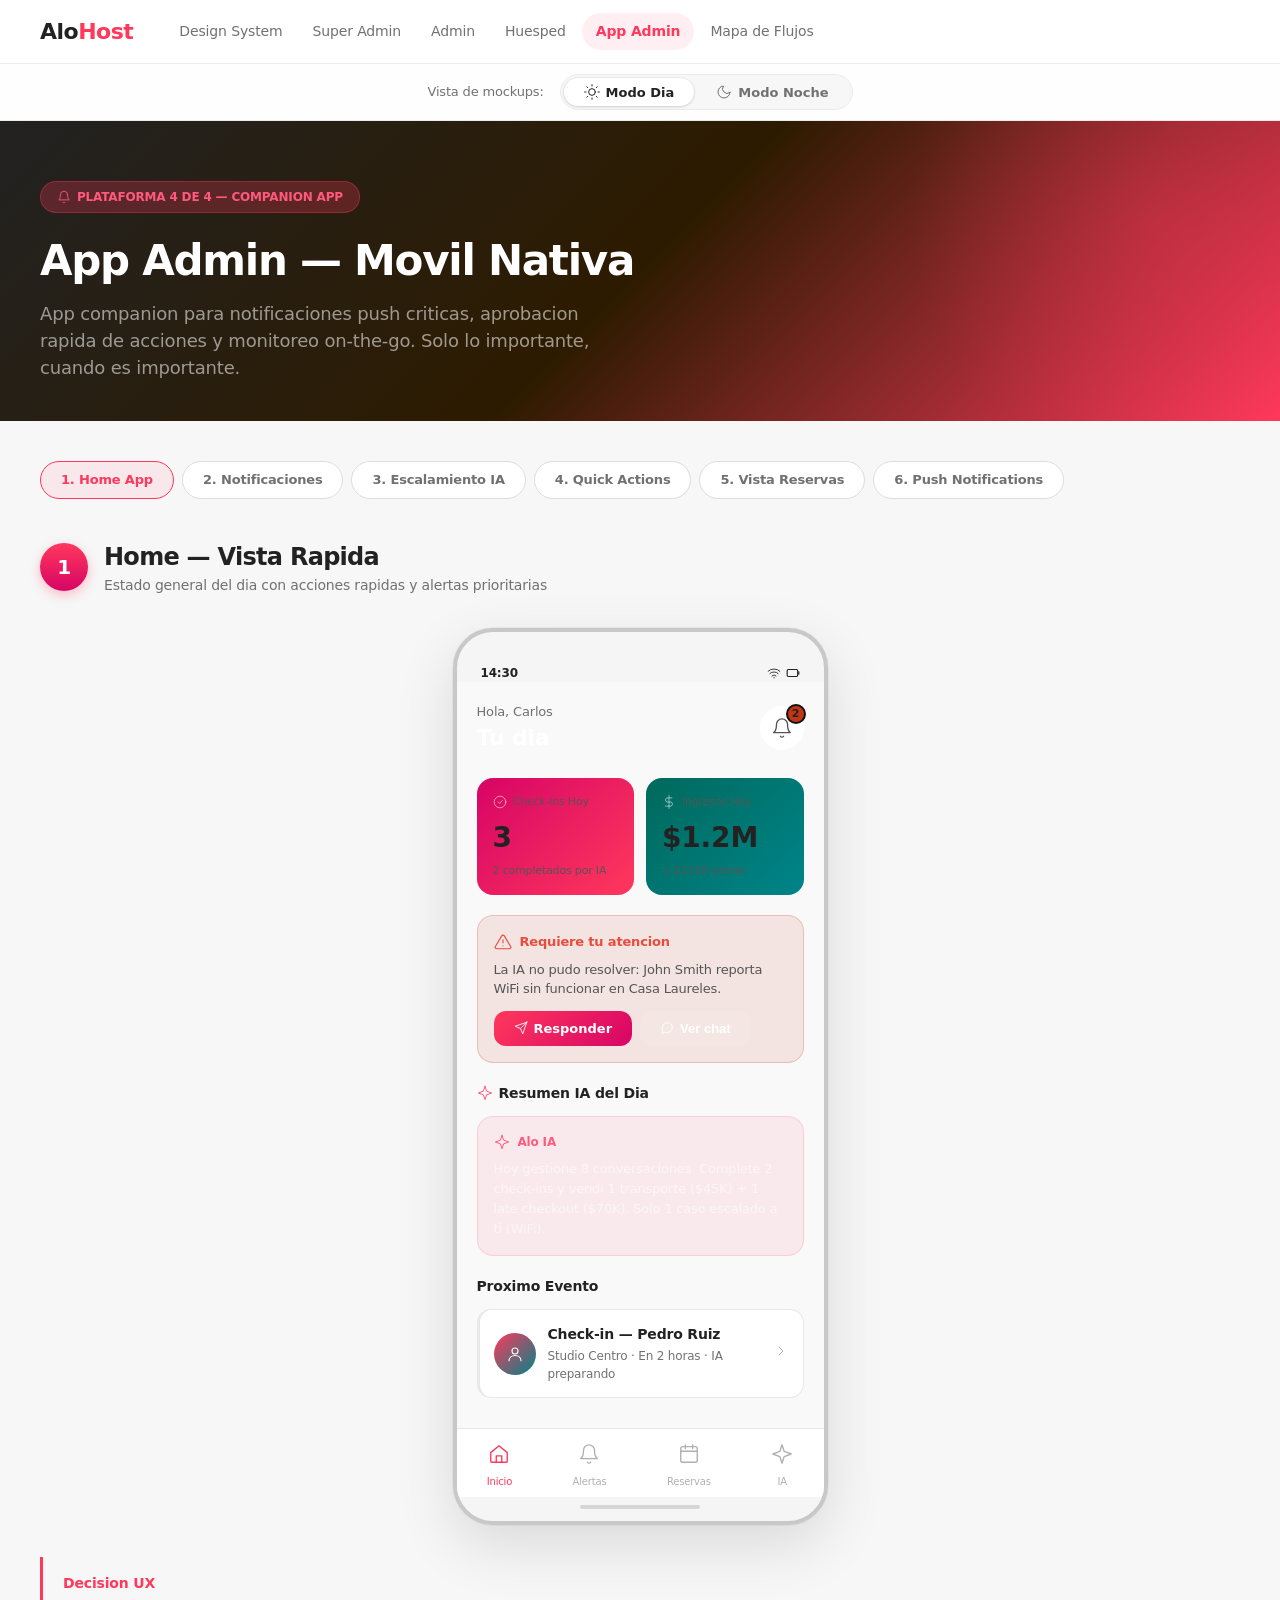
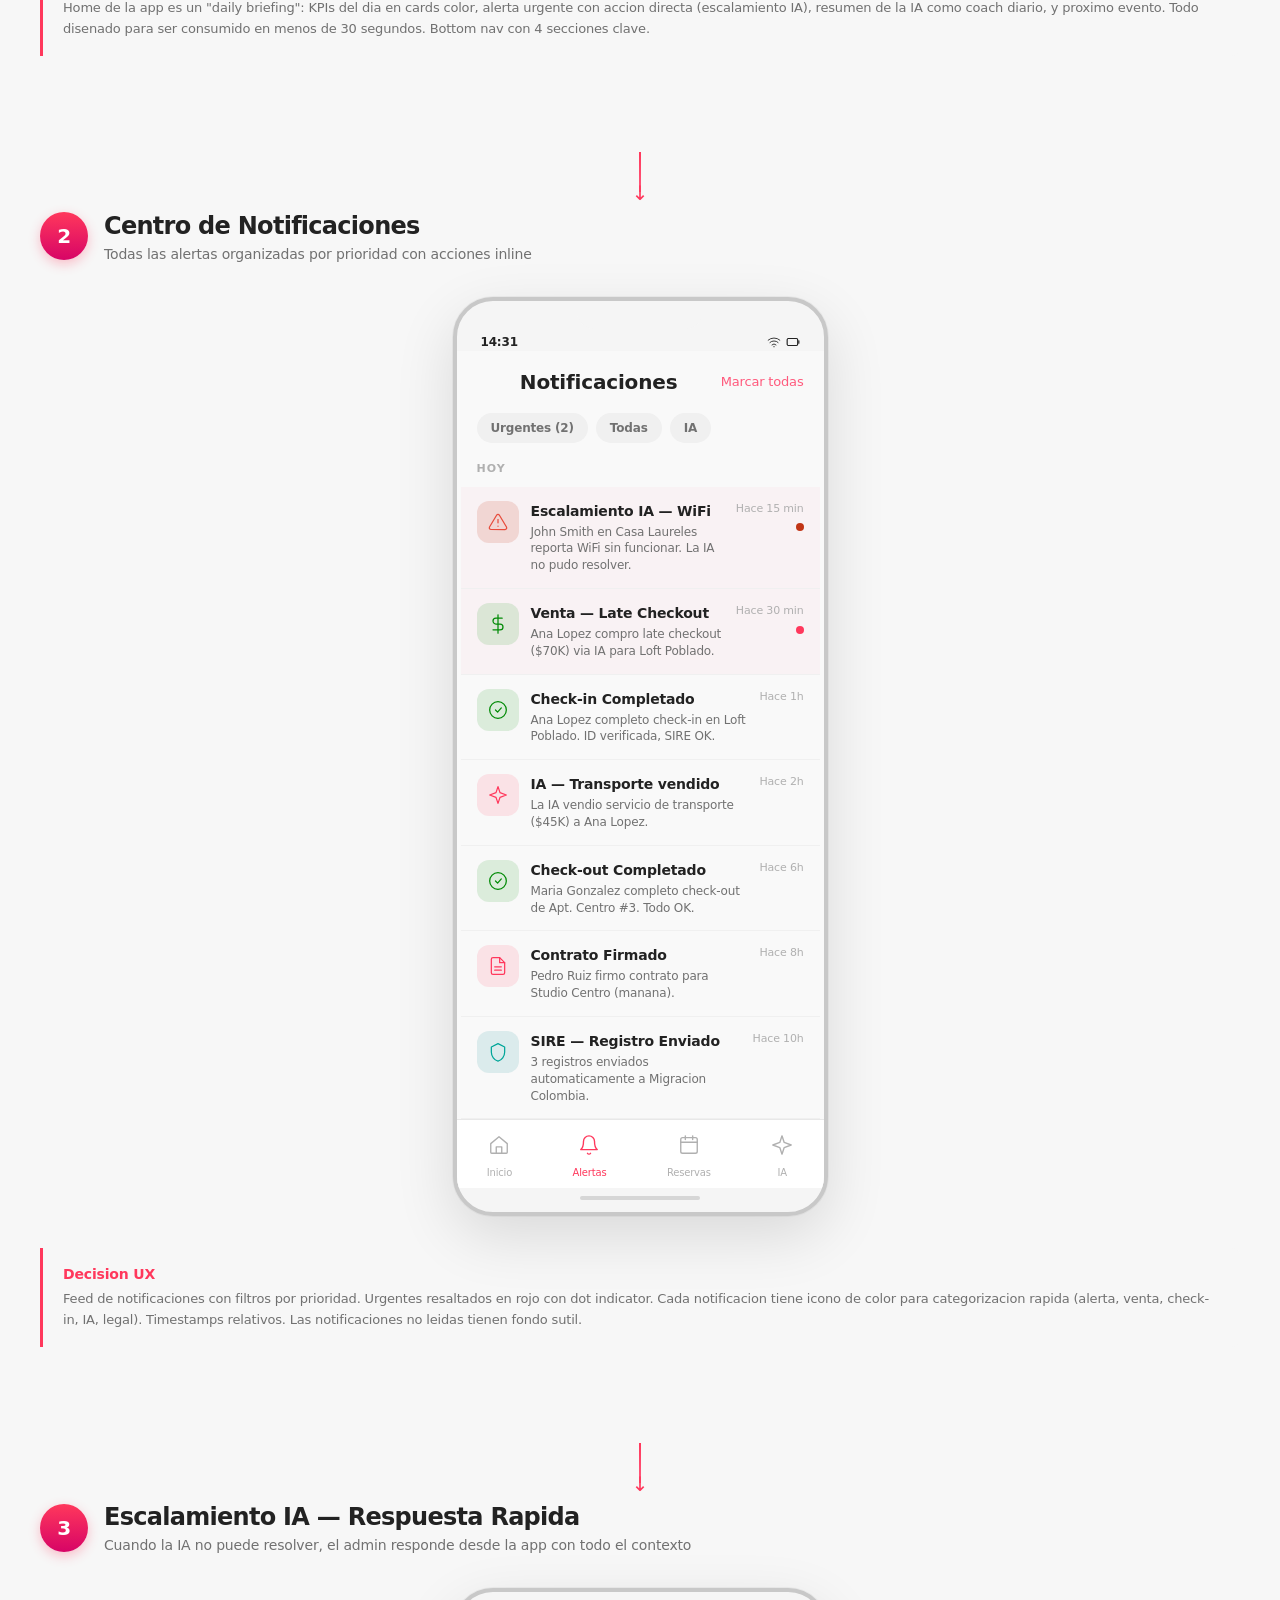
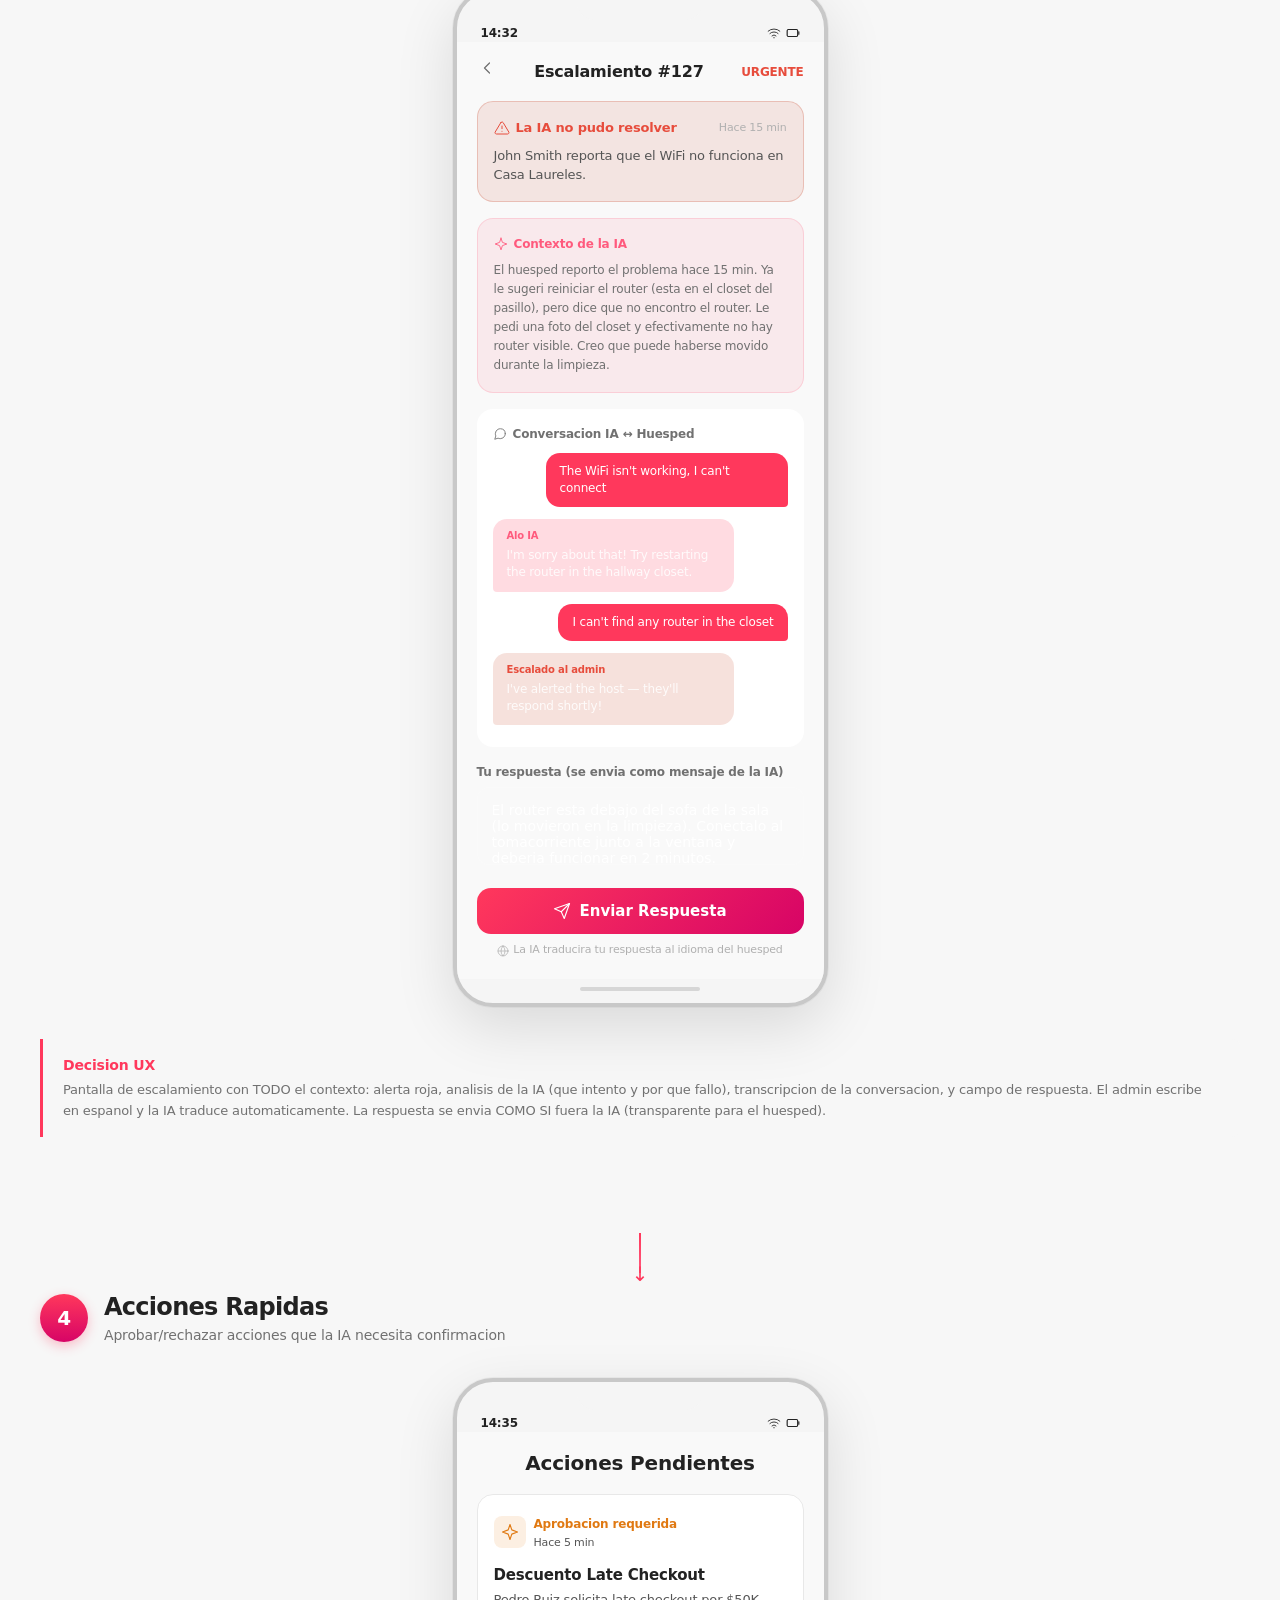
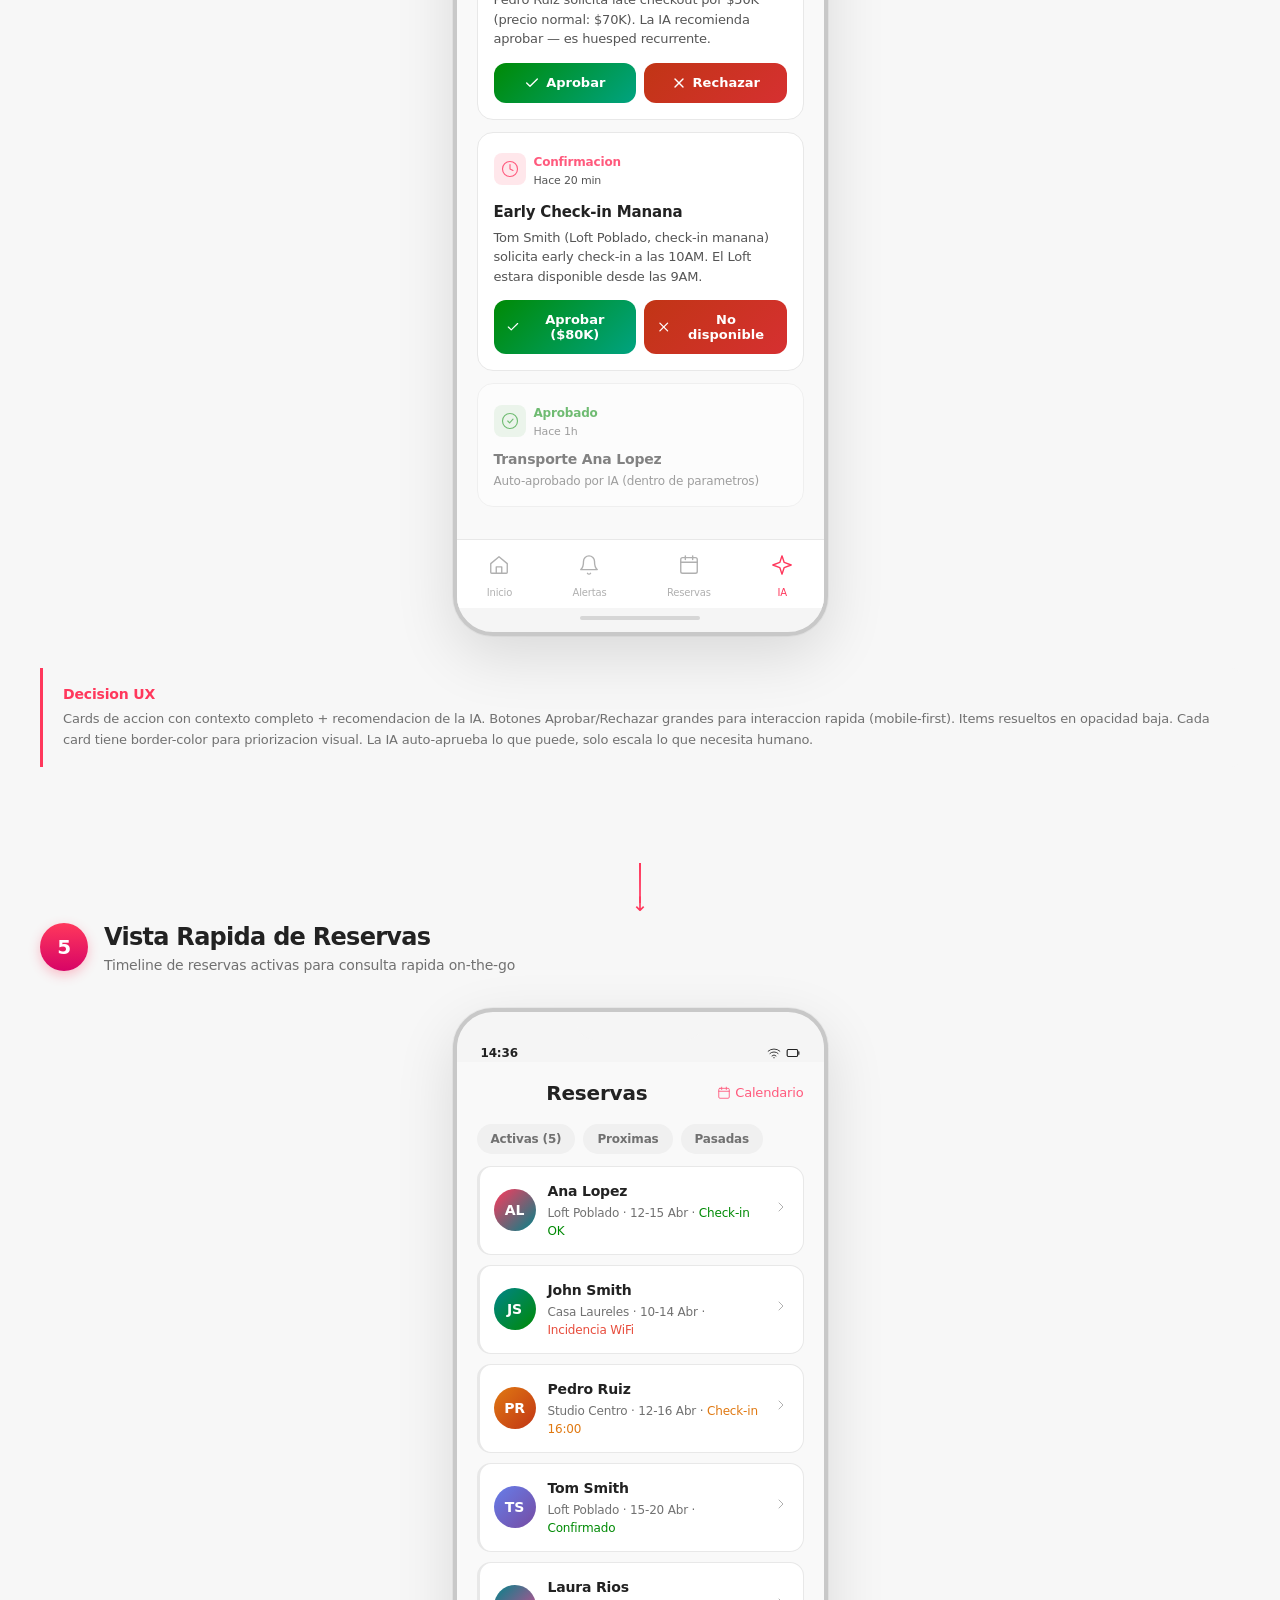
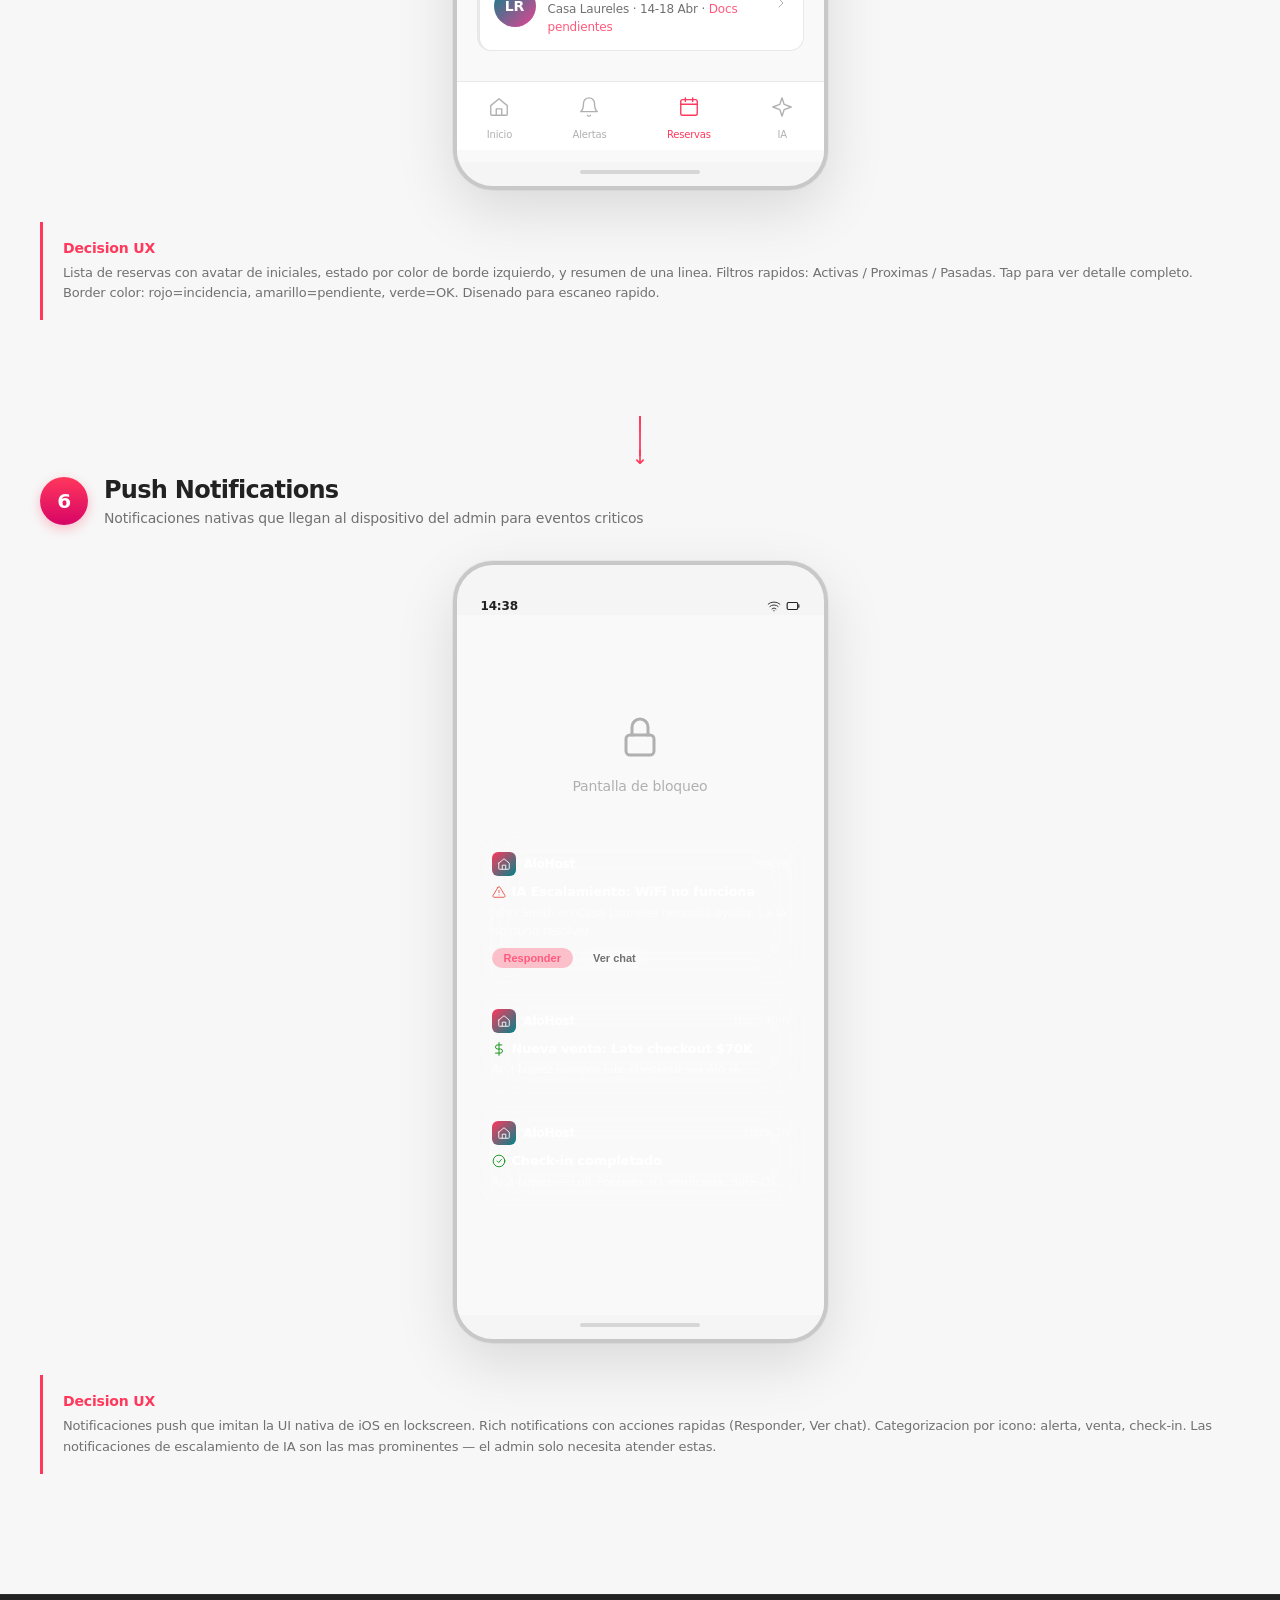
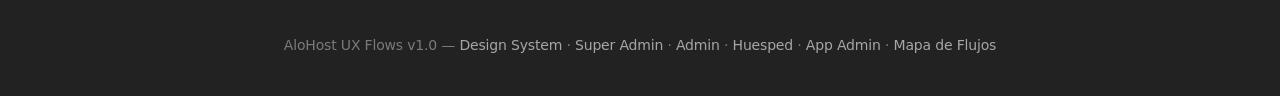
==== commit ca57241c: "feat: preview mode toggle (Modo Día/Noche) + Netlify deploy config - Added preview-toggle.css/js: sw" ====
--- a/admin-app.html
+++ b/admin-app.html
@@ -6,6 +6,7 @@
 <title>AloHost — App Admin (Notificaciones) UX Flow</title>
 <link rel="stylesheet" href="theme.css">
 <link rel="stylesheet" href="icons.css">
+<link rel="stylesheet" href="preview-toggle.css">
 <style>
 /* ============ PAGE LAYOUT ============ */
 .page-body {
@@ -387,6 +388,7 @@
 <body class="page-body">
 <script src="theme.js"></script>
 <script src="icons.js"></script>
+<script src="preview-toggle.js"></script>
 
 <!-- ========== TOP NAV ========== -->
 <nav class="top-nav">
--- a/theme.css
+++ b/theme.css
@@ -202,39 +202,6 @@
 ::selection {
   background: var(--primary);
   color: white;
-}
-
-/* =============================================
-   DARK MODE TOGGLE
-   ============================================= */
-.theme-toggle {
-  position: fixed;
-  bottom: 24px;
-  right: 24px;
-  z-index: 9999;
-  width: 52px;
-  height: 52px;
-  border-radius: 50%;
-  border: none;
-  cursor: pointer;
-  display: flex;
-  align-items: center;
-  justify-content: center;
-  font-size: 22px;
-  background: var(--bg-elevated);
-  box-shadow: 0 2px 12px rgba(0,0,0,0.15), 0 0 0 1px var(--border-light);
-  transition: var(--transition);
-  -webkit-backdrop-filter: blur(20px);
-  backdrop-filter: blur(20px);
-}
-
-.theme-toggle:hover {
-  transform: scale(1.1);
-  box-shadow: 0 4px 20px rgba(0,0,0,0.2);
-}
-
-.theme-toggle:active {
-  transform: scale(0.95);
 }
 
 /* =============================================
--- a/preview-toggle.css
+++ b/preview-toggle.css
@@ -0,0 +1,547 @@
+/* =============================================
+   Preview Mode Toggle — Light/Dark Mockup Switcher
+   COMPREHENSIVE overrides for ALL phone and
+   desktop mockup elements.
+   ============================================= */
+
+/* ============ TOGGLE BAR ============ */
+.preview-bar {
+  position: sticky;
+  top: 64px;
+  z-index: 90;
+  background: rgba(255,255,255,0.85);
+  border-bottom: 1px solid #EBEBEB;
+  padding: 10px 40px;
+  display: flex;
+  align-items: center;
+  justify-content: center;
+  gap: 16px;
+  backdrop-filter: blur(20px);
+  -webkit-backdrop-filter: blur(20px);
+}
+.preview-bar span.preview-text {
+  font-size: 13px;
+  font-weight: 500;
+  color: #717171;
+}
+.preview-switch {
+  display: flex;
+  background: #F7F7F7;
+  border: 1px solid #EBEBEB;
+  border-radius: 9999px;
+  padding: 3px;
+  gap: 2px;
+}
+.preview-switch button {
+  padding: 6px 20px;
+  border-radius: 9999px;
+  border: none;
+  font-family: -apple-system, BlinkMacSystemFont, 'SF Pro Text', system-ui, sans-serif;
+  font-size: 13px;
+  font-weight: 600;
+  cursor: pointer;
+  transition: all 0.25s ease;
+  background: transparent;
+  color: #717171;
+  display: flex;
+  align-items: center;
+  gap: 6px;
+}
+.preview-switch button .p-icon { width: 16px; height: 16px; display: flex; align-items: center; }
+.preview-switch button .p-icon svg { width: 100%; height: 100%; }
+.preview-switch button.active {
+  background: #fff;
+  color: #222;
+  box-shadow: 0 1px 3px rgba(0,0,0,0.12), 0 0 0 1px rgba(0,0,0,0.04);
+}
+.preview-switch button:not(.active):hover { color: #222; }
+
+
+/* =================================================================
+   =================================================================
+   LIGHT MODE — DESKTOP MOCKUPS (.screen-mockup)
+   =================================================================
+   ================================================================= */
+
+/* Mockup container */
+[data-preview="light"] .screen-mockup {
+  background: #fff !important;
+  border-color: #EBEBEB !important;
+}
+
+/* Browser bar */
+[data-preview="light"] .screen-mockup .screen-bar {
+  background: #F7F7F7 !important;
+  border-color: #EBEBEB !important;
+}
+[data-preview="light"] .screen-mockup .screen-url {
+  background: #fff !important;
+  color: #717171 !important;
+  border-color: #EBEBEB !important;
+}
+
+/* Sidebar — Light */
+[data-preview="light"] .screen-mockup .sidebar {
+  background: #FAFAFA !important;
+  border-right: 1px solid #EBEBEB !important;
+}
+[data-preview="light"] .screen-mockup .sidebar-logo {
+  color: #222 !important;
+}
+[data-preview="light"] .screen-mockup .side-item {
+  color: #717171 !important;
+}
+[data-preview="light"] .screen-mockup .side-item:hover {
+  background: #F0F0F0 !important;
+  color: #222 !important;
+}
+[data-preview="light"] .screen-mockup .side-item.active {
+  background: rgba(255,56,92,0.06) !important;
+  color: #FF385C !important;
+}
+[data-preview="light"] .screen-mockup .side-divider {
+  background: #EBEBEB !important;
+}
+
+/* Login screen BG override */
+[data-preview="light"] .screen-mockup > div[style*="background:linear-gradient"] {
+  background: #F7F7F7 !important;
+}
+[data-preview="light"] .screen-mockup > div[style*="background:linear-gradient"] div[style*="font-size:36px"] {
+  color: #222 !important;
+}
+[data-preview="light"] .screen-mockup > div[style*="background:linear-gradient"] p {
+  color: #717171 !important;
+}
+[data-preview="light"] .screen-mockup > div[style*="background:linear-gradient"] label {
+  color: #717171 !important;
+}
+[data-preview="light"] .screen-mockup > div[style*="background:linear-gradient"] input {
+  background: #fff !important;
+  border-color: #DDD !important;
+  color: #222 !important;
+}
+[data-preview="light"] .screen-mockup > div[style*="background:linear-gradient"] span {
+  color: #B0B0B0 !important;
+}
+[data-preview="light"] .screen-mockup > div[style*="background:linear-gradient"] div[style*="background:rgba(255,255,255"] {
+  background: #fff !important;
+  border-color: #EBEBEB !important;
+}
+
+/* Footer */
+[data-preview="light"] .footer {
+  background: #F7F7F7 !important;
+}
+[data-preview="light"] .footer p { color: #717171 !important; }
+[data-preview="light"] .footer a { color: #222 !important; }
+
+
+/* =================================================================
+   =================================================================
+   DARK MODE — DESKTOP MOCKUPS (.screen-mockup)
+   =================================================================
+   ================================================================= */
+
+[data-preview="dark"] .screen-mockup {
+  background: #1A1A1A;
+  border-color: #333;
+}
+[data-preview="dark"] .screen-mockup .screen-bar {
+  background: #1A1A1A;
+  border-color: #333;
+}
+[data-preview="dark"] .screen-mockup .screen-url {
+  background: #222;
+  color: #888;
+  border-color: #333;
+}
+
+/* Sidebar — Dark */
+[data-preview="dark"] .screen-mockup .sidebar {
+  background: #111 !important;
+  border-right: 1px solid #222;
+}
+[data-preview="dark"] .screen-mockup .sidebar-logo { color: #fff !important; }
+[data-preview="dark"] .screen-mockup .side-item { color: rgba(255,255,255,0.6) !important; }
+[data-preview="dark"] .screen-mockup .side-item:hover { background: rgba(255,255,255,0.08) !important; color: #fff !important; }
+[data-preview="dark"] .screen-mockup .side-item.active { background: rgba(255,56,92,0.12) !important; color: #FF385C !important; }
+[data-preview="dark"] .screen-mockup .side-divider { background: rgba(255,255,255,0.06) !important; }
+
+/* Main content — Dark */
+[data-preview="dark"] .screen-mockup .main-content {
+  background: #1A1A1A !important;
+  color: #fff !important;
+}
+[data-preview="dark"] .screen-mockup .main-content h2,
+[data-preview="dark"] .screen-mockup .main-content h3,
+[data-preview="dark"] .screen-mockup .main-content h4,
+[data-preview="dark"] .screen-mockup .main-content h5 { color: #fff !important; }
+[data-preview="dark"] .screen-mockup .main-header h2 { color: #fff !important; }
+[data-preview="dark"] .screen-mockup .stat-card { background: #222 !important; border-color: #333 !important; }
+[data-preview="dark"] .screen-mockup .stat-label { color: #999 !important; }
+[data-preview="dark"] .screen-mockup .stat-value { color: #fff !important; }
+[data-preview="dark"] .screen-mockup .chart-placeholder { background: #222 !important; border-color: #333 !important; }
+[data-preview="dark"] .screen-mockup .table-wrapper { background: #222 !important; border-color: #333 !important; }
+[data-preview="dark"] .screen-mockup table thead { background: #1A1A1A !important; }
+[data-preview="dark"] .screen-mockup table th { color: #888 !important; border-color: #333 !important; }
+[data-preview="dark"] .screen-mockup table td { border-color: #2A2A2A !important; color: #E0E0E0 !important; }
+[data-preview="dark"] .screen-mockup .setting-card { background: #222 !important; border-color: #333 !important; }
+[data-preview="dark"] .screen-mockup .setting-card h4 { color: #fff !important; }
+[data-preview="dark"] .screen-mockup .setting-card p { color: #888 !important; }
+[data-preview="dark"] .screen-mockup .form-input,
+[data-preview="dark"] .screen-mockup input { background: #222 !important; border-color: #444 !important; color: #fff !important; }
+[data-preview="dark"] .screen-mockup .form-group label { color: #A0A0A0 !important; }
+[data-preview="dark"] .screen-mockup .btn-secondary { background: #222 !important; color: #E0E0E0 !important; border-color: #444 !important; }
+[data-preview="dark"] .screen-mockup .property-card { background: #222 !important; border-color: #333 !important; }
+[data-preview="dark"] .screen-mockup .property-card h4 { color: #fff !important; }
+[data-preview="dark"] .screen-mockup .property-card p { color: #999 !important; }
+[data-preview="dark"] .screen-mockup .service-card { background: #222 !important; border-color: #333 !important; }
+[data-preview="dark"] .screen-mockup .service-card h4 { color: #fff !important; }
+[data-preview="dark"] .screen-mockup .service-card p { color: #999 !important; }
+[data-preview="dark"] .screen-mockup .timeline-item h4 { color: #fff !important; }
+[data-preview="dark"] .screen-mockup .timeline-item p { color: #999 !important; }
+[data-preview="dark"] .screen-mockup .cal-day { color: #ccc !important; }
+[data-preview="dark"] .screen-mockup .cal-day:hover { background: #333 !important; }
+[data-preview="dark"] .screen-mockup .rule-row { background: #222 !important; }
+[data-preview="dark"] .screen-mockup .rule-row h5 { color: #fff !important; }
+[data-preview="dark"] .screen-mockup .rule-row p { color: #888 !important; }
+[data-preview="dark"] .screen-mockup .toggle { background: #444 !important; }
+[data-preview="dark"] .screen-mockup .ai-bubble { background: rgba(255,56,92,0.08) !important; border-color: rgba(255,56,92,0.15) !important; }
+
+/* Property image placeholders dark */
+[data-preview="dark"] .screen-mockup .property-img { background: #333 !important; }
+
+/* Footer dark */
+[data-preview="dark"] .footer { background: #111 !important; }
+[data-preview="dark"] .footer p { color: rgba(255,255,255,0.4) !important; }
+[data-preview="dark"] .footer a { color: rgba(255,255,255,0.6) !important; }
+
+
+/* =================================================================
+   =================================================================
+   LIGHT MODE — PHONE MOCKUPS (.phone-mockup)
+   Every class with hardcoded dark colors.
+   =================================================================
+   ================================================================= */
+
+/* --- Phone frame --- */
+[data-preview="light"] .phone-mockup {
+  background: #F5F5F5 !important;
+  border-color: #C8C8C8 !important;
+  box-shadow: 0 20px 60px rgba(0,0,0,0.12), 0 0 0 1px rgba(0,0,0,0.04) !important;
+}
+[data-preview="light"] .phone-notch { background: #F5F5F5 !important; }
+[data-preview="light"] .phone-status-bar { color: #222 !important; }
+[data-preview="light"] .phone-screen { background: #F9F9F9 !important; }
+[data-preview="light"] .phone-home { background: #222 !important; opacity: 0.15 !important; }
+
+/* --- Header --- */
+[data-preview="light"] .phone-mockup .m-header h3 { color: #222 !important; }
+
+/* --- Section titles --- */
+[data-preview="light"] .phone-mockup .m-section-title { color: #222 !important; }
+
+/* --- Generic cards (.m-card) --- */
+[data-preview="light"] .phone-mockup .m-card {
+  background: #fff !important;
+  border-color: #E8E8E8 !important;
+}
+[data-preview="light"] .phone-mockup .m-card h3,
+[data-preview="light"] .phone-mockup .m-card h4,
+[data-preview="light"] .phone-mockup .m-card h5,
+[data-preview="light"] .phone-mockup .m-card strong { color: #222 !important; }
+[data-preview="light"] .phone-mockup .m-card p { color: #555 !important; }
+
+/* --- Labels & Inputs --- */
+[data-preview="light"] .phone-mockup .m-label { color: #717171 !important; }
+[data-preview="light"] .phone-mockup .m-input {
+  background: #fff !important;
+  border-color: #DDD !important;
+  color: #222 !important;
+}
+[data-preview="light"] .phone-mockup .m-input::placeholder { color: #B0B0B0 !important; }
+[data-preview="light"] .phone-mockup .m-input-filled {
+  background: #fff !important;
+  color: #222 !important;
+  border-color: rgba(0,138,5,0.3) !important;
+}
+[data-preview="light"] .phone-mockup .m-select {
+  background: #fff !important;
+  border-color: #DDD !important;
+  color: #222 !important;
+}
+
+/* --- Steps --- */
+[data-preview="light"] .phone-mockup .m-step { background: #DDD !important; }
+[data-preview="light"] .phone-mockup .m-step.active { background: #FF385C !important; }
+[data-preview="light"] .phone-mockup .m-step.done { background: #008A05 !important; }
+[data-preview="light"] .phone-mockup .m-step-bar { color: #B0B0B0 !important; }
+[data-preview="light"] .phone-mockup .m-step-bar .current { color: #FF385C !important; }
+
+/* --- Buttons --- */
+[data-preview="light"] .phone-mockup .m-btn-outline {
+  border-color: #DDD !important;
+  color: #222 !important;
+}
+
+/* --- Bottom nav --- */
+[data-preview="light"] .phone-mockup .m-bottom-nav {
+  background: #fff !important;
+  border-top-color: #E8E8E8 !important;
+}
+[data-preview="light"] .phone-mockup .m-nav-item .nav-icon { color: #B0B0B0 !important; }
+[data-preview="light"] .phone-mockup .m-nav-item p { color: #B0B0B0 !important; }
+[data-preview="light"] .phone-mockup .m-nav-item.active .nav-icon { color: #FF385C !important; }
+[data-preview="light"] .phone-mockup .m-nav-item.active p { color: #FF385C !important; }
+
+/* --- Document verification items --- */
+[data-preview="light"] .phone-mockup .m-doc-item {
+  background: #fff !important;
+  border-color: #E8E8E8 !important;
+}
+[data-preview="light"] .phone-mockup .m-doc-item.done {
+  border-color: rgba(0,138,5,0.3) !important;
+}
+[data-preview="light"] .phone-mockup .m-doc-info h4 { color: #222 !important; }
+[data-preview="light"] .phone-mockup .m-doc-info p { color: #717171 !important; }
+
+/* --- Verification success --- */
+[data-preview="light"] .phone-mockup .m-verify-success h3 { color: #222 !important; }
+[data-preview="light"] .phone-mockup .m-verify-success .match-label { color: #717171 !important; }
+[data-preview="light"] .phone-mockup .m-verify-check {
+  border-bottom-color: #F0F0F0 !important;
+}
+[data-preview="light"] .phone-mockup .m-verify-check span { color: #555 !important; }
+
+/* --- Contract preview --- */
+[data-preview="light"] .phone-mockup .m-contract-preview {
+  background: #fff !important;
+  border-color: #E8E8E8 !important;
+}
+[data-preview="light"] .phone-mockup .m-contract-preview h4 { color: #222 !important; }
+[data-preview="light"] .phone-mockup .m-contract-preview p { color: #555 !important; }
+[data-preview="light"] .phone-mockup .m-contract-preview strong { color: #333 !important; }
+
+/* --- Checkbox & signature --- */
+[data-preview="light"] .phone-mockup .m-checkbox-label { color: #555 !important; }
+[data-preview="light"] .phone-mockup .m-signature-area {
+  background: #fff !important;
+  border-color: #DDD !important;
+}
+[data-preview="light"] .phone-mockup .m-signature-area .sig-text { color: #222 !important; }
+[data-preview="light"] .phone-mockup .m-signature-area .sig-hint { color: #B0B0B0 !important; }
+
+/* --- Stay card (home hub) --- */
+[data-preview="light"] .phone-mockup .m-stay-card {
+  background: #fff !important;
+  border-color: #E8E8E8 !important;
+}
+[data-preview="light"] .phone-mockup .m-stay-date .label { color: #717171 !important; }
+[data-preview="light"] .phone-mockup .m-stay-date .value { color: #222 !important; }
+[data-preview="light"] .phone-mockup .m-stay-arrow { color: #B0B0B0 !important; }
+[data-preview="light"] .phone-mockup .m-stay-meta {
+  border-top-color: #EBEBEB !important;
+}
+[data-preview="light"] .phone-mockup .m-stay-meta-item .lbl { color: #717171 !important; }
+
+/* --- Access code card --- */
+[data-preview="light"] .phone-mockup .m-code-card {
+  background: linear-gradient(135deg, rgba(255,56,92,0.06), rgba(0,132,137,0.06)) !important;
+  border-color: rgba(255,56,92,0.15) !important;
+}
+[data-preview="light"] .phone-mockup .code-label { color: #717171 !important; }
+[data-preview="light"] .phone-mockup .code-value { color: #222 !important; }
+[data-preview="light"] .phone-mockup .m-code-divider { background: #EBEBEB !important; }
+
+/* --- Quick action buttons --- */
+[data-preview="light"] .phone-mockup .m-quick-btn {
+  background: #fff !important;
+  border-color: #E8E8E8 !important;
+}
+[data-preview="light"] .phone-mockup .m-quick-btn:hover { background: #F7F7F7 !important; }
+[data-preview="light"] .phone-mockup .m-quick-btn p { color: #555 !important; }
+
+/* --- Service items --- */
+[data-preview="light"] .phone-mockup .m-service {
+  background: #fff !important;
+  border-color: #E8E8E8 !important;
+}
+[data-preview="light"] .phone-mockup .m-service:hover { background: #F7F7F7 !important; }
+[data-preview="light"] .phone-mockup .m-service-info h4 { color: #222 !important; }
+[data-preview="light"] .phone-mockup .m-service-info p { color: #717171 !important; }
+[data-preview="light"] .phone-mockup .m-service-unavailable { color: #B0B0B0 !important; }
+[data-preview="light"] .phone-mockup .m-service.disabled { opacity: 0.5 !important; }
+
+/* --- AI card --- */
+[data-preview="light"] .phone-mockup .m-ai-card {
+  background: rgba(255,56,92,0.04) !important;
+  border-color: rgba(255,56,92,0.12) !important;
+}
+[data-preview="light"] .phone-mockup .m-ai-card h4 { color: #222 !important; }
+[data-preview="light"] .phone-mockup .m-ai-card p { color: #555 !important; }
+[data-preview="light"] .phone-mockup .m-ai-card-header div p { color: #717171 !important; }
+
+/* --- AI farewell (checkout) --- */
+[data-preview="light"] .phone-mockup .m-ai-farewell {
+  background: rgba(255,56,92,0.04) !important;
+  border-color: rgba(255,56,92,0.12) !important;
+}
+[data-preview="light"] .phone-mockup .m-ai-farewell .af-text { color: #555 !important; }
+
+/* --- Chat --- */
+[data-preview="light"] .phone-mockup .m-chat-header {
+  border-bottom-color: #E8E8E8 !important;
+}
+[data-preview="light"] .phone-mockup .m-chat-avatar::after { border-color: #F9F9F9 !important; }
+[data-preview="light"] .phone-mockup .m-bubble.ai {
+  background: rgba(255,56,92,0.06) !important;
+  color: #333 !important;
+}
+[data-preview="light"] .phone-mockup .m-chat-field {
+  background: #fff !important;
+  border-color: #DDD !important;
+  color: #222 !important;
+}
+[data-preview="light"] .phone-mockup .m-chat-field::placeholder { color: #B0B0B0 !important; }
+[data-preview="light"] .phone-mockup .m-chat-input { border-top-color: #E8E8E8 !important; }
+[data-preview="light"] .phone-mockup .m-suggestion {
+  background: rgba(255,56,92,0.04) !important;
+  border-color: rgba(255,56,92,0.15) !important;
+}
+
+/* --- Confirm card --- */
+[data-preview="light"] .phone-mockup .m-confirm-card {
+  background: rgba(0,138,5,0.06) !important;
+  border-color: rgba(0,138,5,0.15) !important;
+}
+[data-preview="light"] .phone-mockup .m-confirm-card h5 { color: #222 !important; }
+[data-preview="light"] .phone-mockup .m-confirm-card p { color: #555 !important; }
+
+/* --- Note (SIRE) --- */
+[data-preview="light"] .phone-mockup .m-note {
+  background: rgba(255,56,92,0.04) !important;
+}
+[data-preview="light"] .phone-mockup .m-note p { color: #717171 !important; }
+
+/* --- Comment input --- */
+[data-preview="light"] .phone-mockup .m-comment-input {
+  background: #fff !important;
+  border-color: #DDD !important;
+  color: #222 !important;
+}
+[data-preview="light"] .phone-mockup .m-comment-input::placeholder { color: #B0B0B0 !important; }
+
+/* --- Notification items (admin-app) --- */
+[data-preview="light"] .phone-mockup .notif-item { border-bottom-color: #F0F0F0 !important; }
+[data-preview="light"] .phone-mockup .notif-item:hover { background: #F7F7F7 !important; }
+[data-preview="light"] .phone-mockup .notif-item.unread { background: rgba(255,56,92,0.03) !important; }
+[data-preview="light"] .phone-mockup .notif-body h4 { color: #222 !important; }
+[data-preview="light"] .phone-mockup .notif-body p { color: #717171 !important; }
+[data-preview="light"] .phone-mockup .notif-time { color: #B0B0B0 !important; }
+
+/* --- Reservation items (admin-app) --- */
+[data-preview="light"] .phone-mockup .res-item {
+  background: #fff !important;
+  border-color: #E8E8E8 !important;
+}
+[data-preview="light"] .phone-mockup .res-item:hover { background: #F7F7F7 !important; }
+[data-preview="light"] .phone-mockup .res-info h4 { color: #222 !important; }
+[data-preview="light"] .phone-mockup .res-info p { color: #717171 !important; }
+[data-preview="light"] .phone-mockup .res-chevron { color: #B0B0B0 !important; }
+
+/* --- Filter pills (admin-app) --- */
+[data-preview="light"] .phone-mockup .filter-pill {
+  background: #F0F0F0 !important;
+  color: #717171 !important;
+}
+[data-preview="light"] .phone-mockup .filter-pill.active {
+  background: #FF385C !important;
+  color: #fff !important;
+}
+
+/* --- CATCH-ALL: Any remaining inline white text/bg in phones --- */
+[data-preview="light"] .phone-screen h3[style*="color:#fff"],
+[data-preview="light"] .phone-screen h4[style*="color:#fff"],
+[data-preview="light"] .phone-screen div[style*="color:#fff"],
+[data-preview="light"] .phone-screen span[style*="color:#fff"],
+[data-preview="light"] .phone-screen p[style*="color:#fff"] {
+  color: #222 !important;
+}
+[data-preview="light"] .phone-screen [style*="color:rgba(255,255,255,0.45)"],
+[data-preview="light"] .phone-screen [style*="color:rgba(255,255,255,0.4)"],
+[data-preview="light"] .phone-screen [style*="color:rgba(255,255,255,0.5)"] {
+  color: #717171 !important;
+}
+[data-preview="light"] .phone-screen [style*="color:rgba(255,255,255,0.65)"],
+[data-preview="light"] .phone-screen [style*="color:rgba(255,255,255,0.7)"],
+[data-preview="light"] .phone-screen [style*="color:rgba(255,255,255,0.6)"] {
+  color: #555 !important;
+}
+[data-preview="light"] .phone-screen [style*="color:rgba(255,255,255,0.35)"],
+[data-preview="light"] .phone-screen [style*="color:rgba(255,255,255,0.3)"],
+[data-preview="light"] .phone-screen [style*="color:rgba(255,255,255,0.2)"] {
+  color: #B0B0B0 !important;
+}
+
+/* Inline dark backgrounds → light */
+[data-preview="light"] .phone-screen div[style*="background:rgba(255,255,255,0.0"],
+[data-preview="light"] .phone-screen div[style*="background:rgba(255,255,255,0.1)"],
+[data-preview="light"] .phone-screen div[style*="background:rgba(255,255,255,0.08)"],
+[data-preview="light"] .phone-screen div[style*="background:#111"] {
+  background: #fff !important;
+}
+[data-preview="light"] .phone-screen [style*="border:1px solid rgba(255,255,255"],
+[data-preview="light"] .phone-screen [style*="border:1.5px solid rgba(255,255,255"],
+[data-preview="light"] .phone-screen [style*="border-bottom:1px solid rgba(255,255,255"] {
+  border-color: #E8E8E8 !important;
+}
+
+/* Camera/ID preview area — keep dark (it's a camera viewfinder) */
+[data-preview="light"] .phone-screen div[style*="background:linear-gradient(135deg,#1a1a2e"] {
+  background: linear-gradient(135deg, #E8E8E8, #DDD) !important;
+  border-color: rgba(255,56,92,0.2) !important;
+}
+
+/* Property image placeholder — keep styled but lighter */
+[data-preview="light"] .phone-screen div[style*="background:linear-gradient(135deg,#2a1a3a"] {
+  background: linear-gradient(135deg, #E8E0F0, #D8E8F0) !important;
+}
+
+/* Desktop property images — light gradient */
+[data-preview="light"] .screen-mockup .property-img {
+  filter: brightness(1.6) saturate(0.5) !important;
+}
+
+
+/* =================================================================
+   TRANSITION SMOOTHING
+   ================================================================= */
+.screen-mockup,
+.screen-mockup .screen-bar,
+.screen-mockup .screen-url,
+.screen-mockup .main-content,
+.screen-mockup .sidebar,
+.screen-mockup .stat-card,
+.screen-mockup .setting-card,
+.screen-mockup .table-wrapper,
+.screen-mockup .property-card,
+.screen-mockup .service-card,
+.phone-mockup,
+.phone-notch,
+.phone-screen,
+.m-card,
+.m-doc-item,
+.m-stay-card,
+.m-code-card,
+.m-quick-btn,
+.m-service,
+.m-contract-preview,
+.m-signature-area,
+.m-bottom-nav,
+.notif-item,
+.res-item,
+.filter-pill,
+.footer {
+  transition: background 0.4s ease, color 0.4s ease, border-color 0.4s ease, box-shadow 0.4s ease;
+}
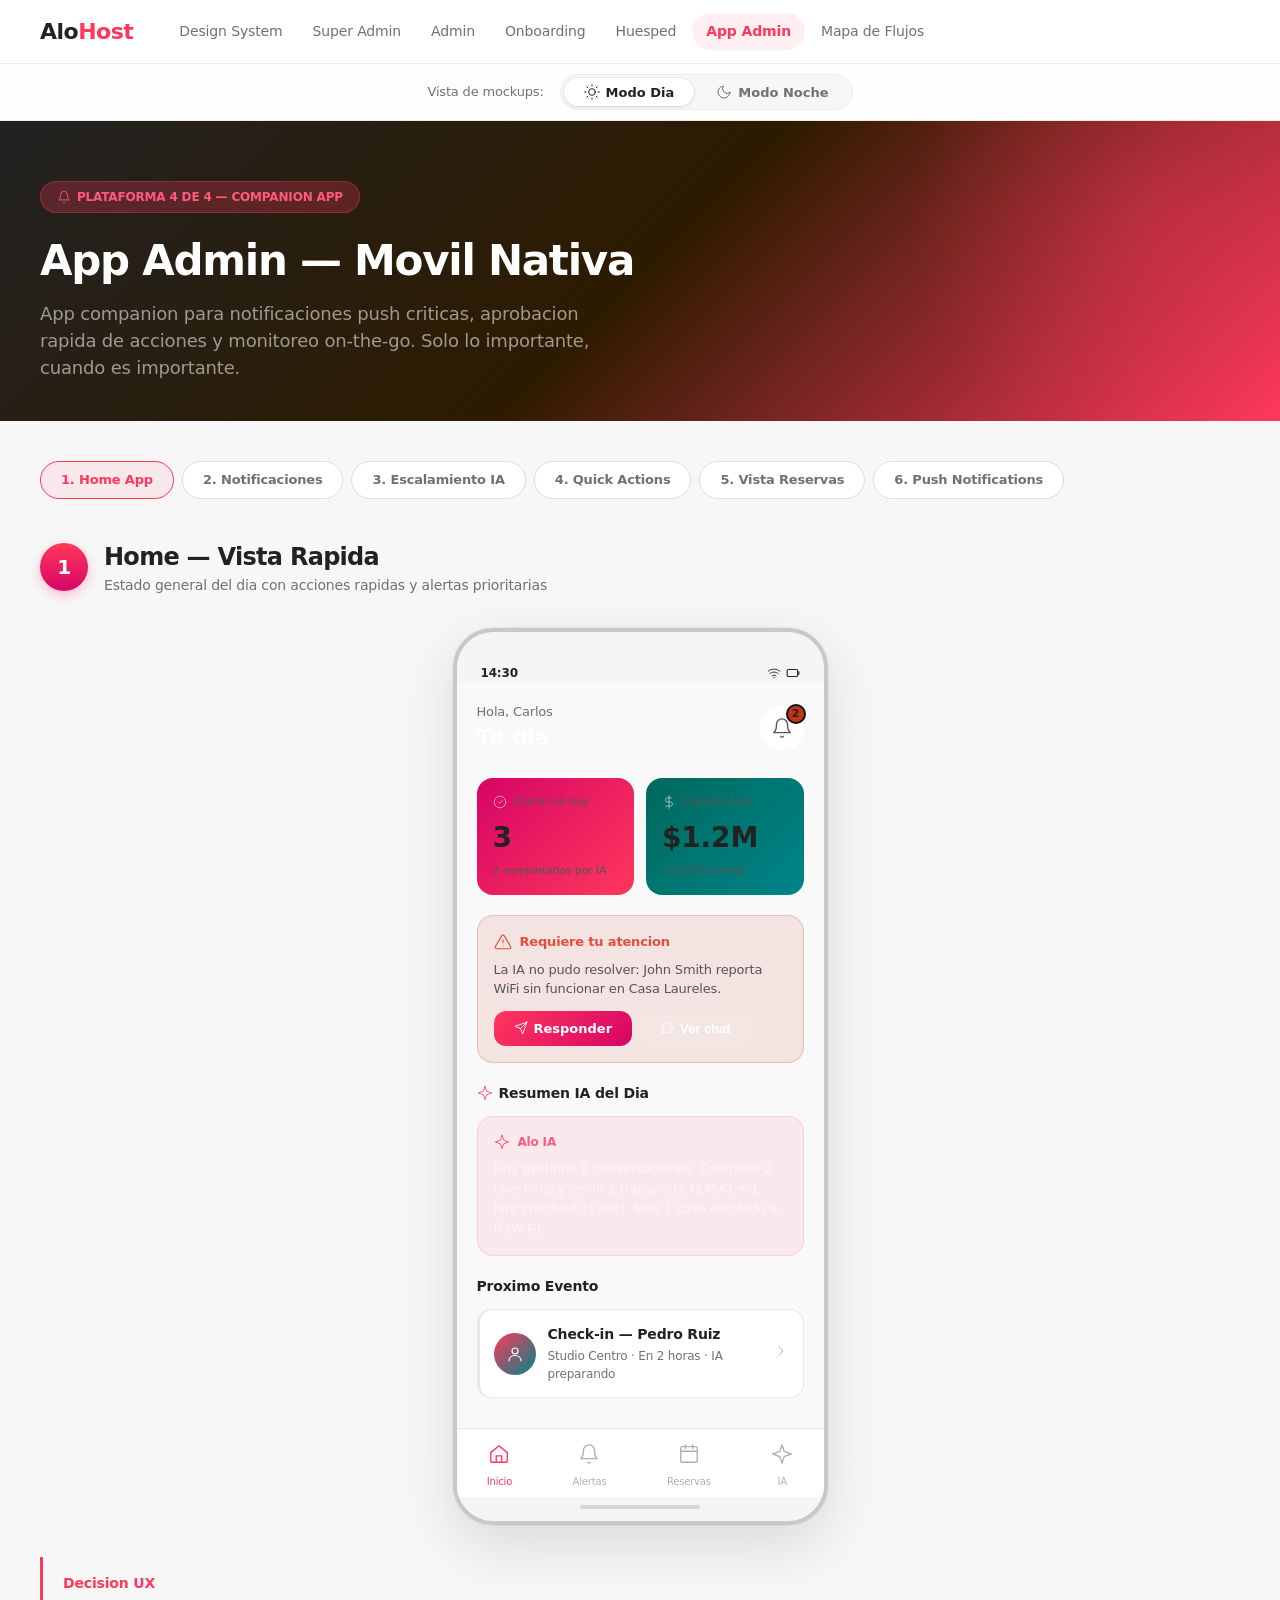
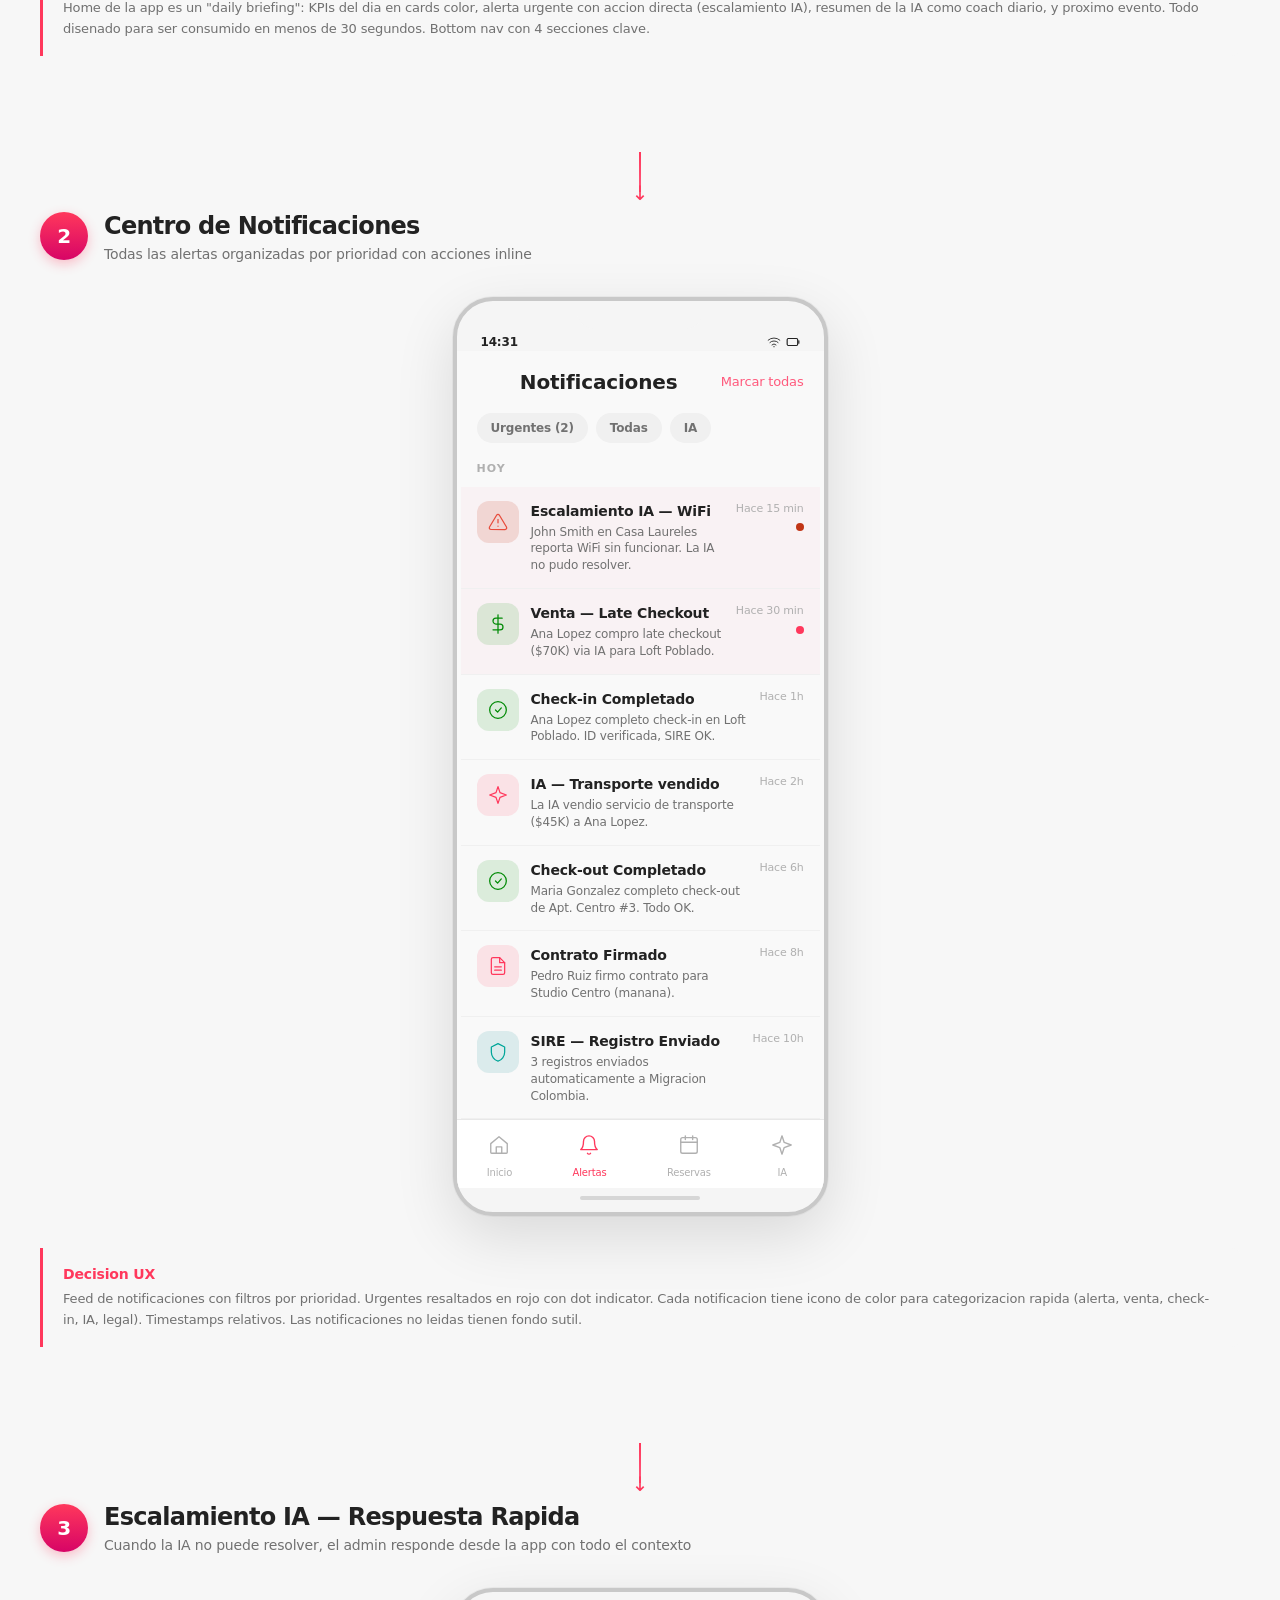
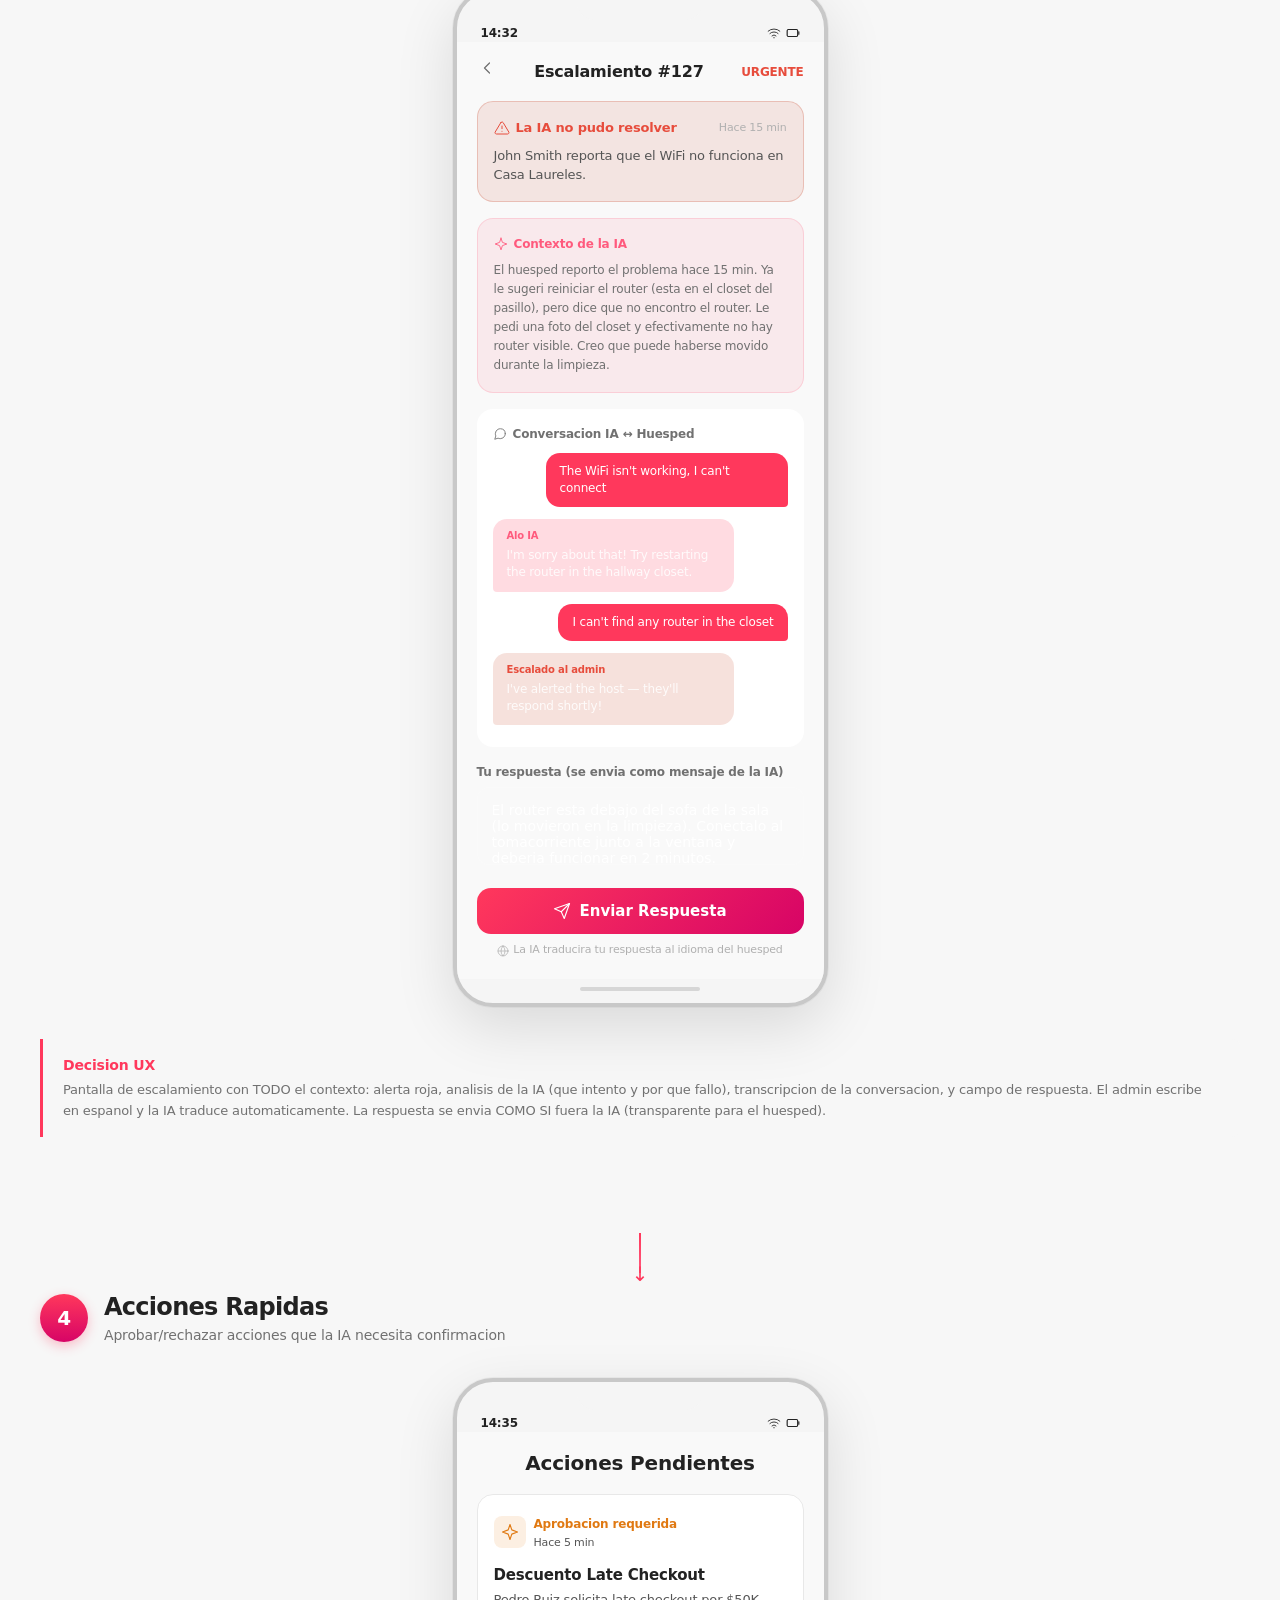
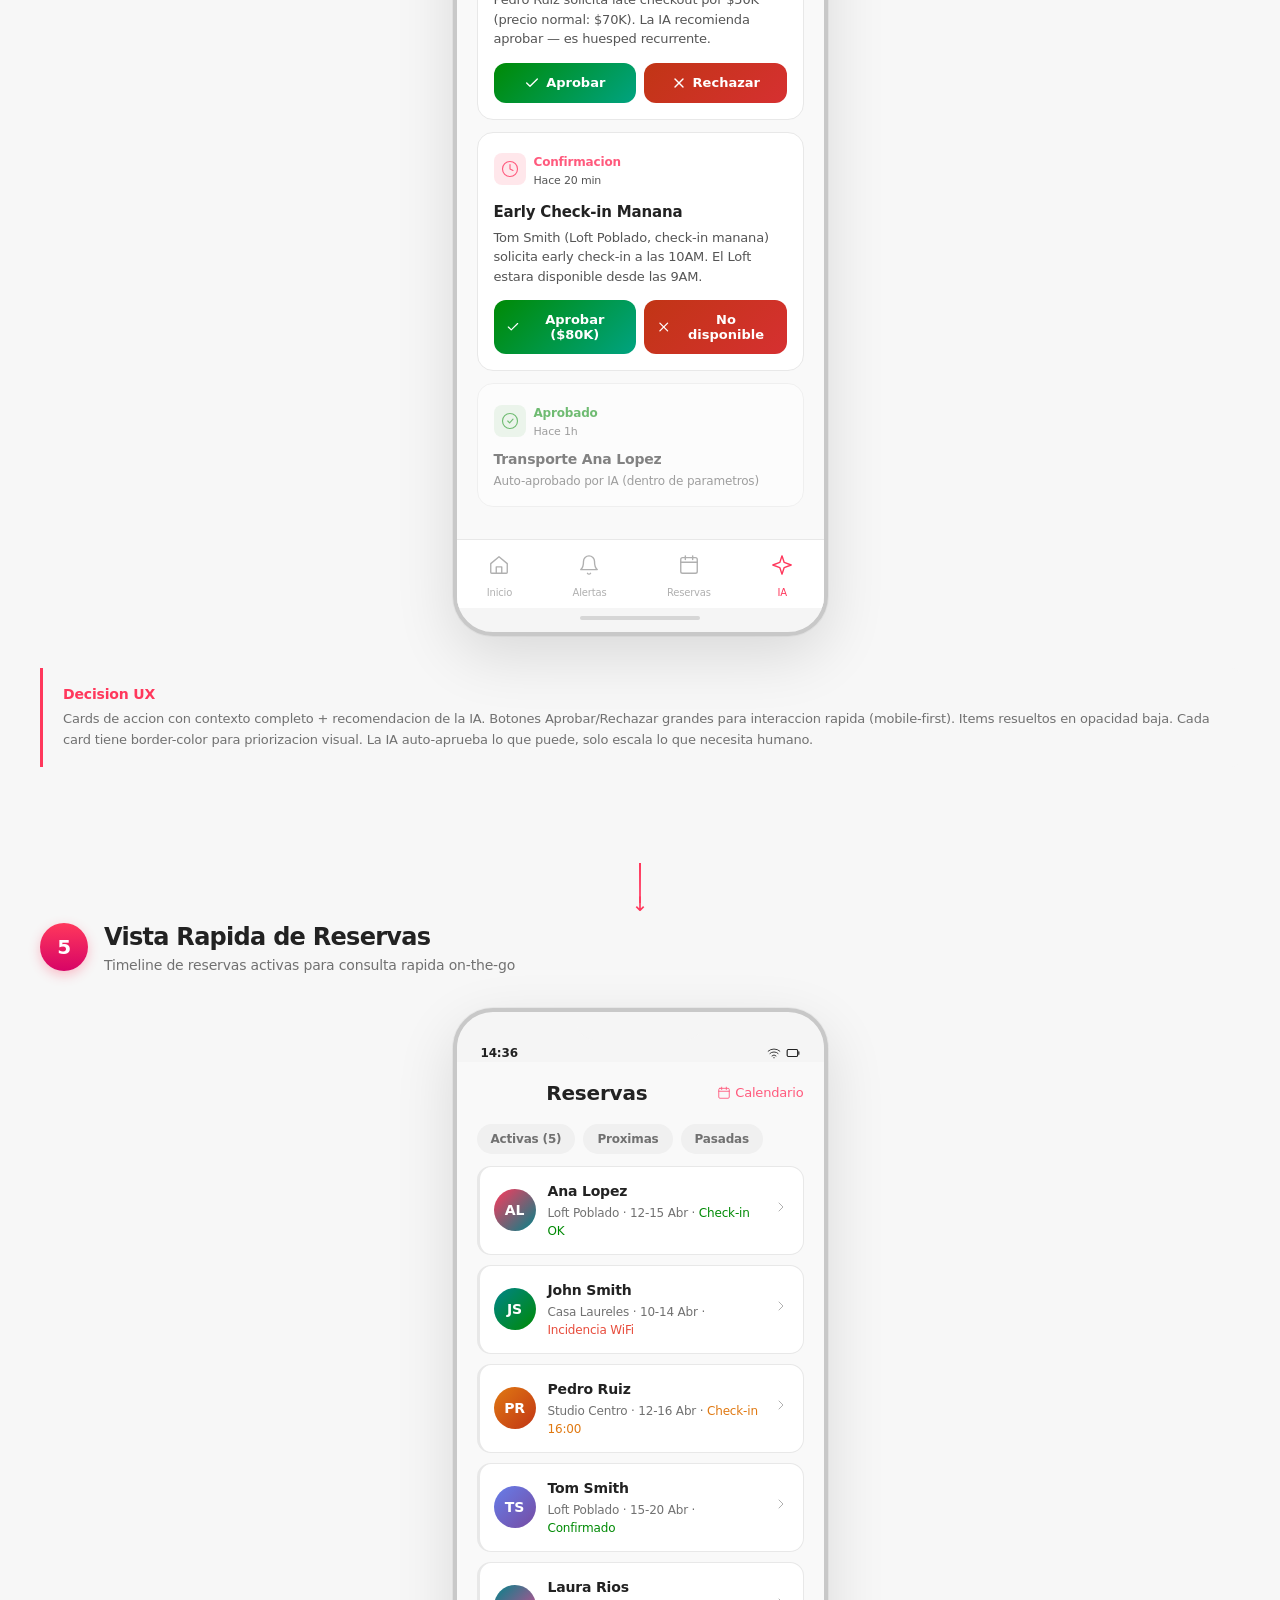
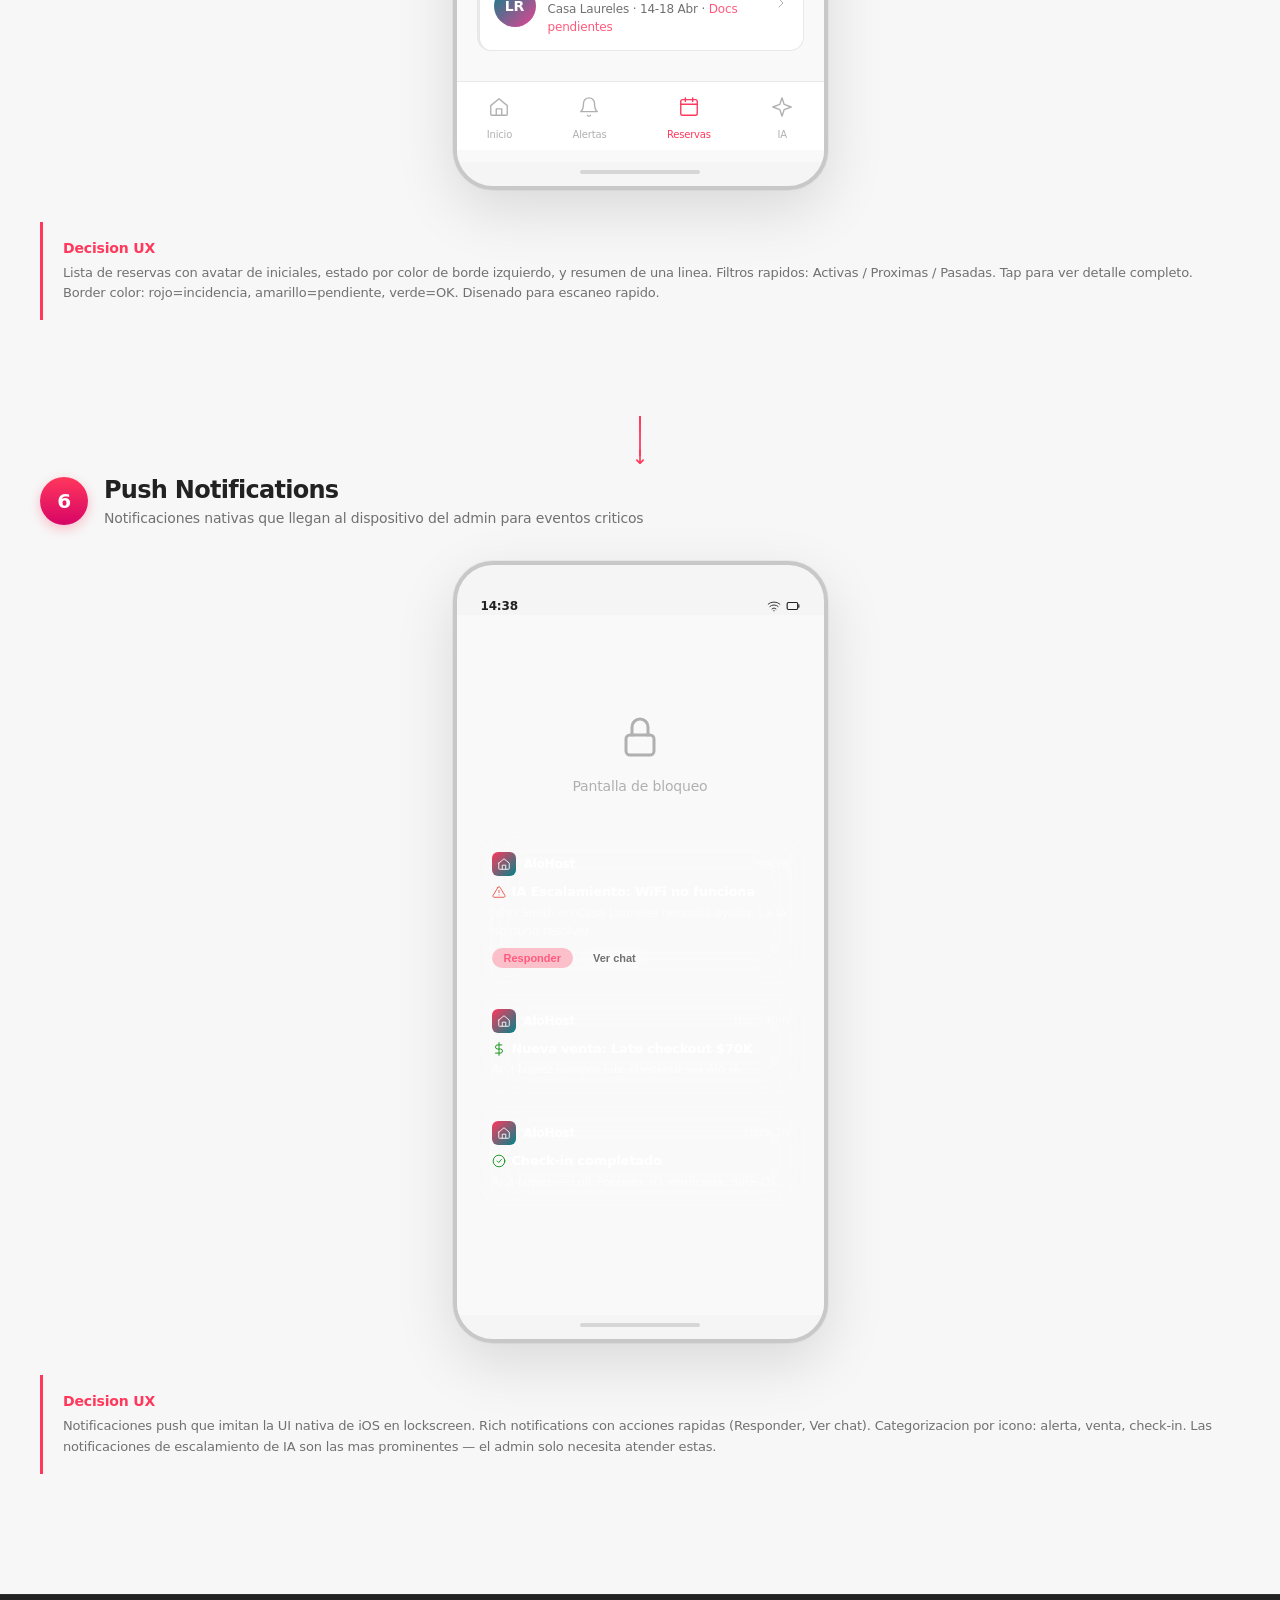
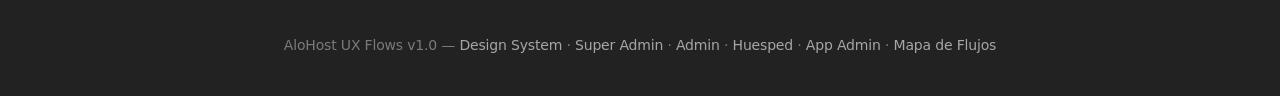
==== commit 88fae2f1: "feat: Admin onboarding flow + Airbnb-style multi-property calendar - New admin-onboarding.html: 10 s" ====
--- a/admin-app.html
+++ b/admin-app.html
@@ -398,6 +398,7 @@
       <a href="design-system.html" class="nav-link">Design System</a>
       <a href="superadmin.html" class="nav-link">Super Admin</a>
       <a href="admin.html" class="nav-link">Admin</a>
+      <a href="admin-onboarding.html" class="nav-link">Onboarding</a>
       <a href="guest-mobile.html" class="nav-link">Huesped</a>
       <a href="admin-app.html" class="nav-link active">App Admin</a>
       <a href="flowmap.html" class="nav-link">Mapa de Flujos</a>
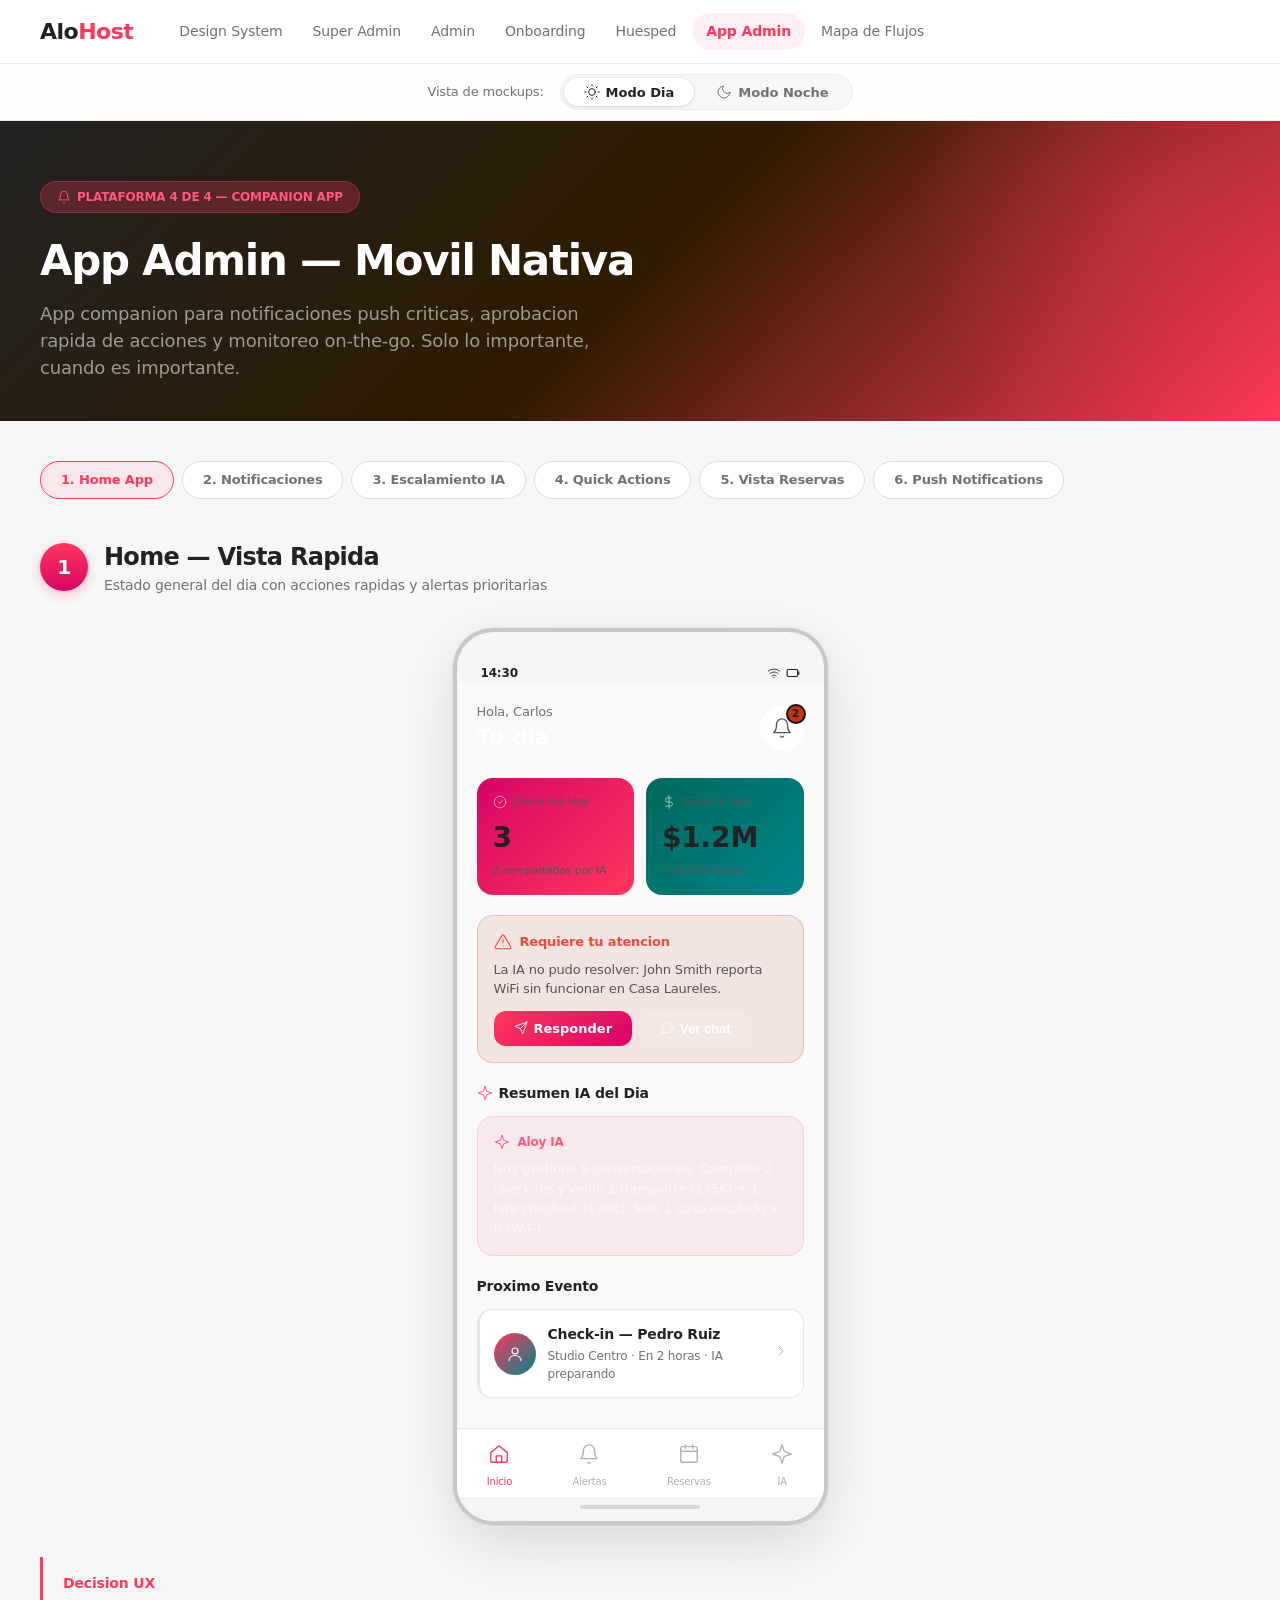
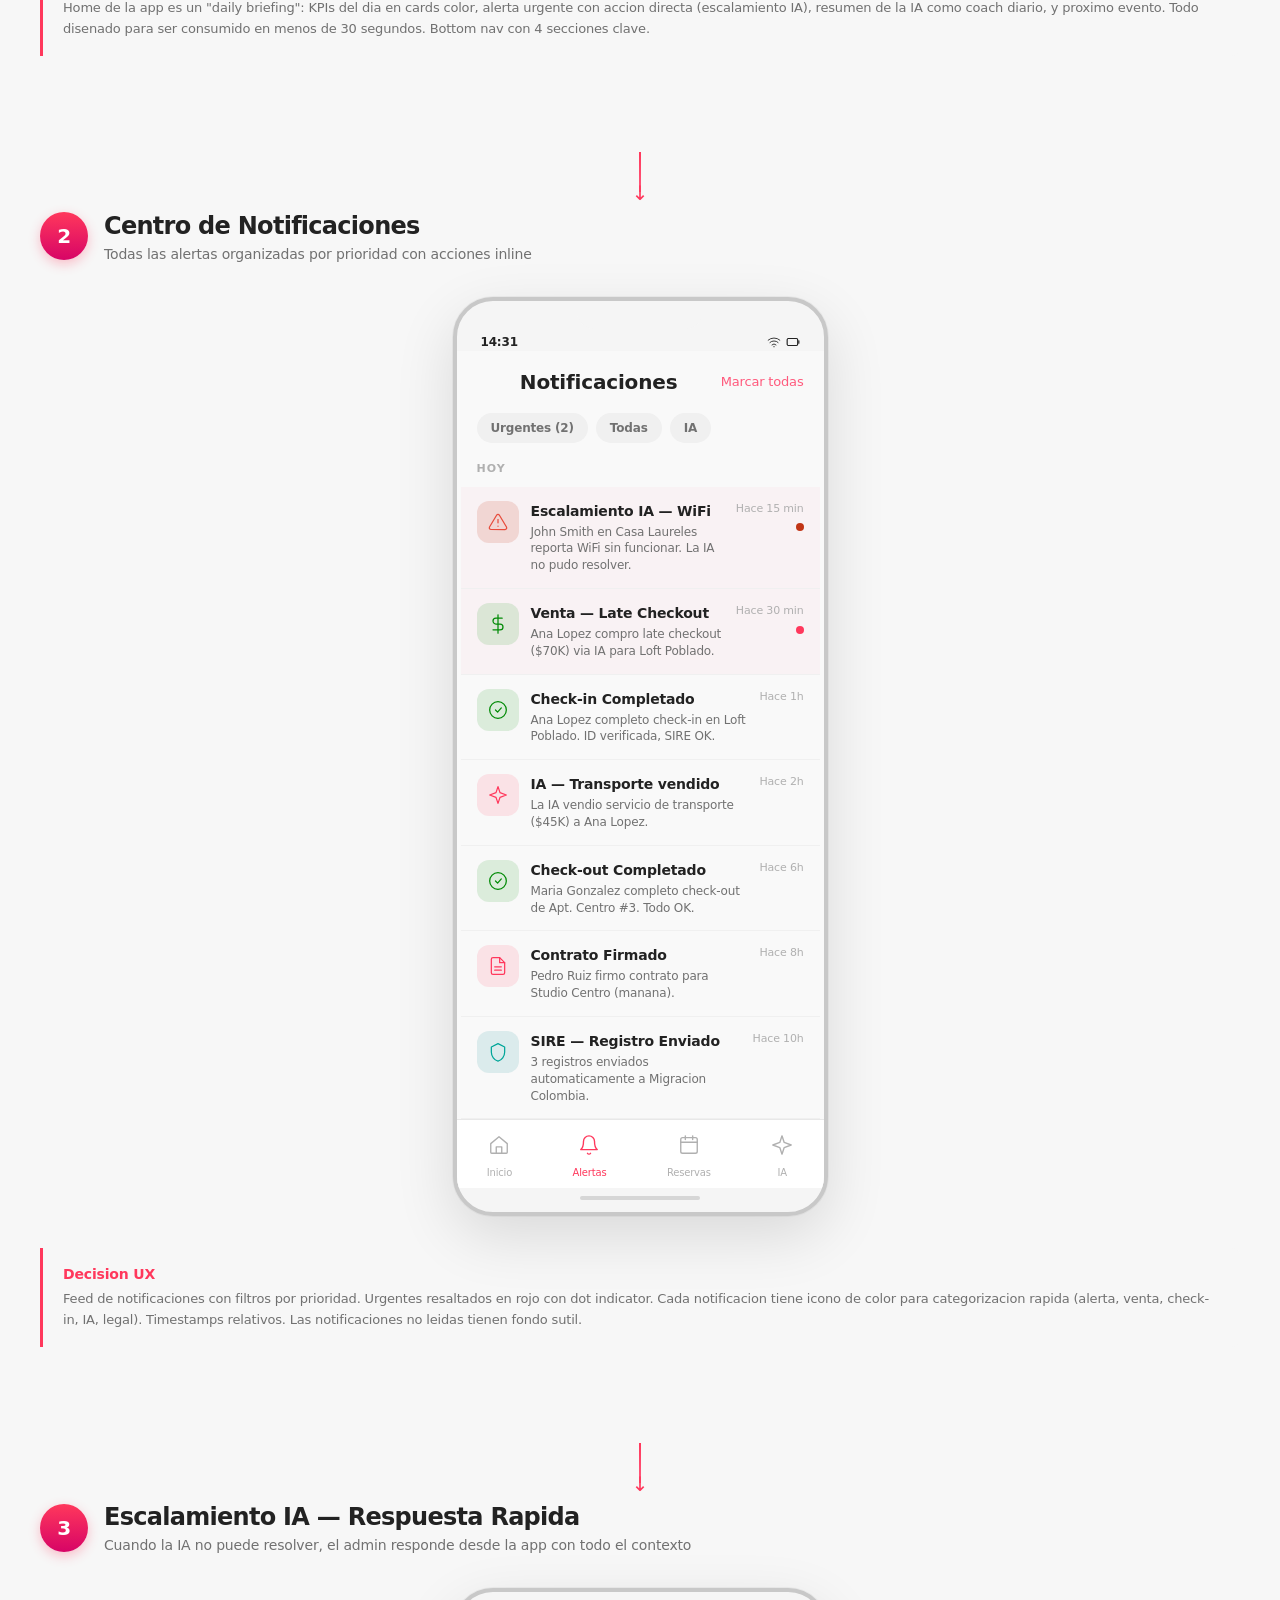
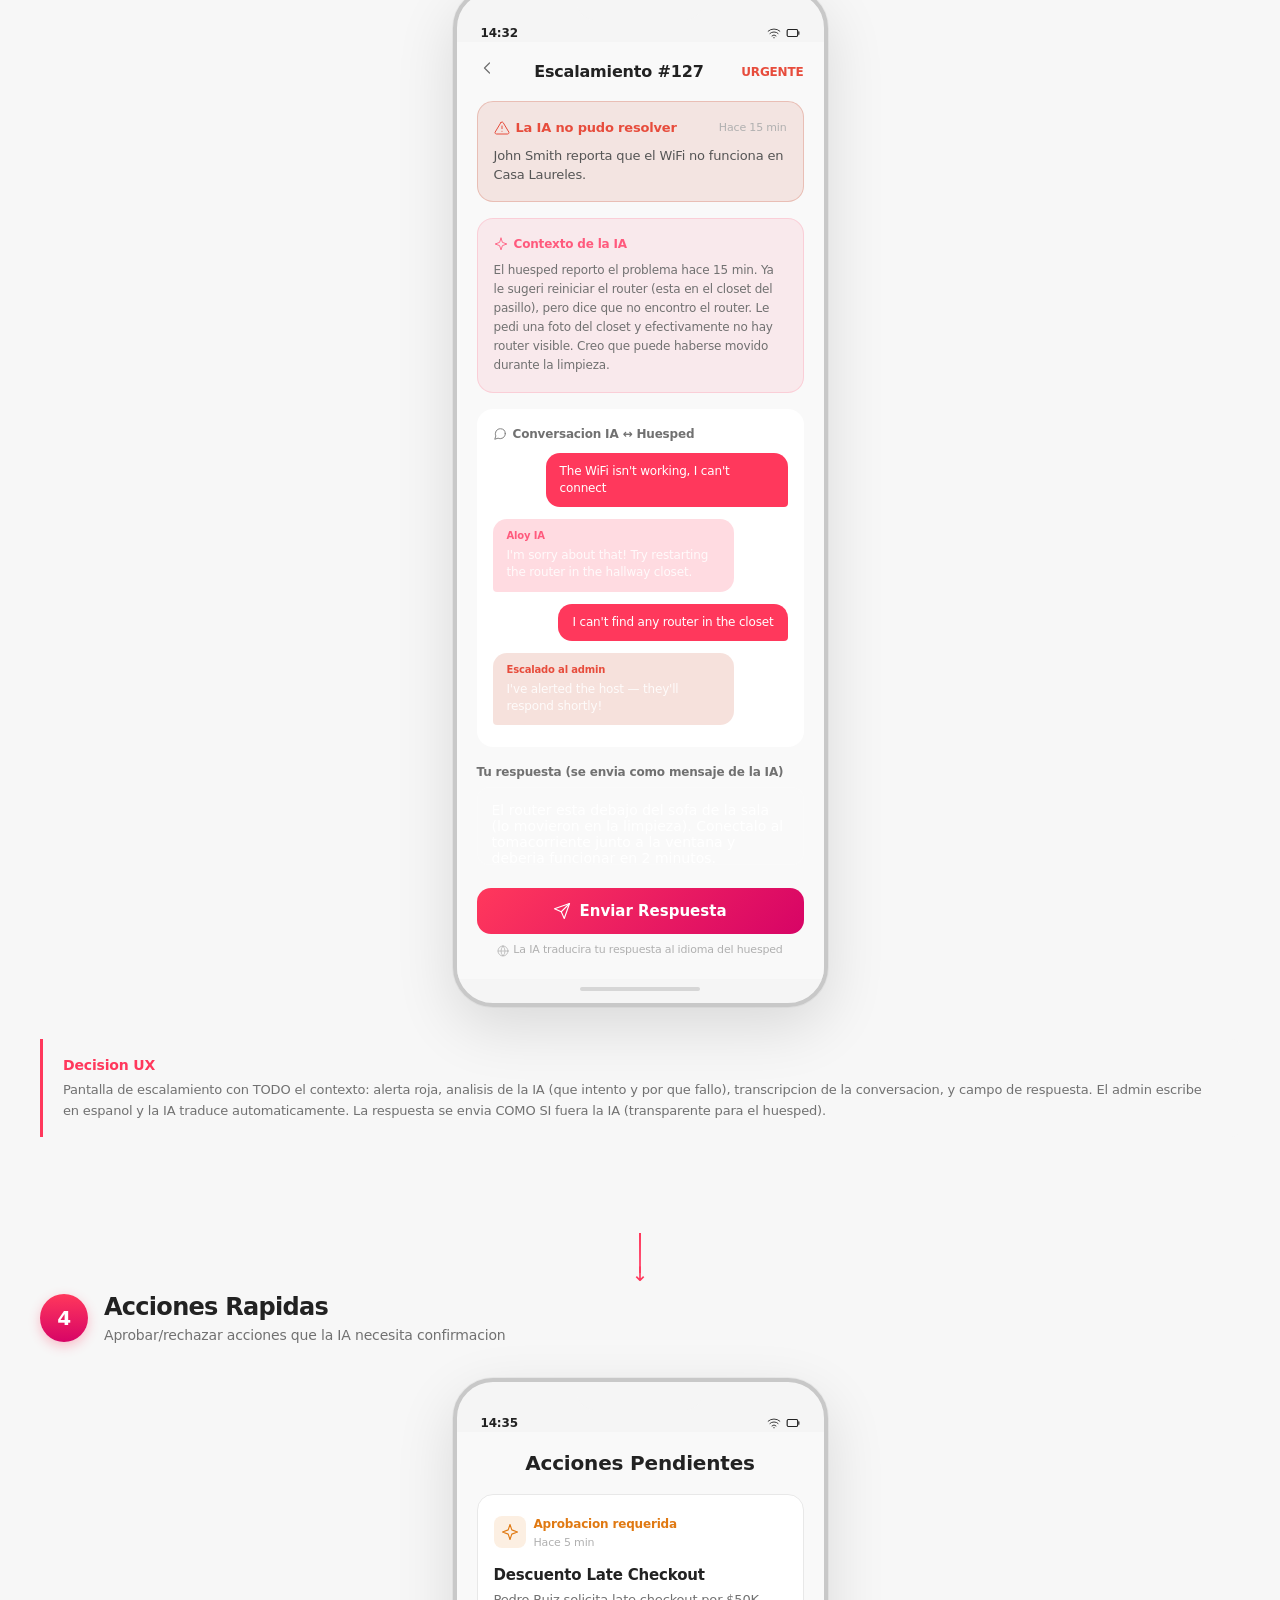
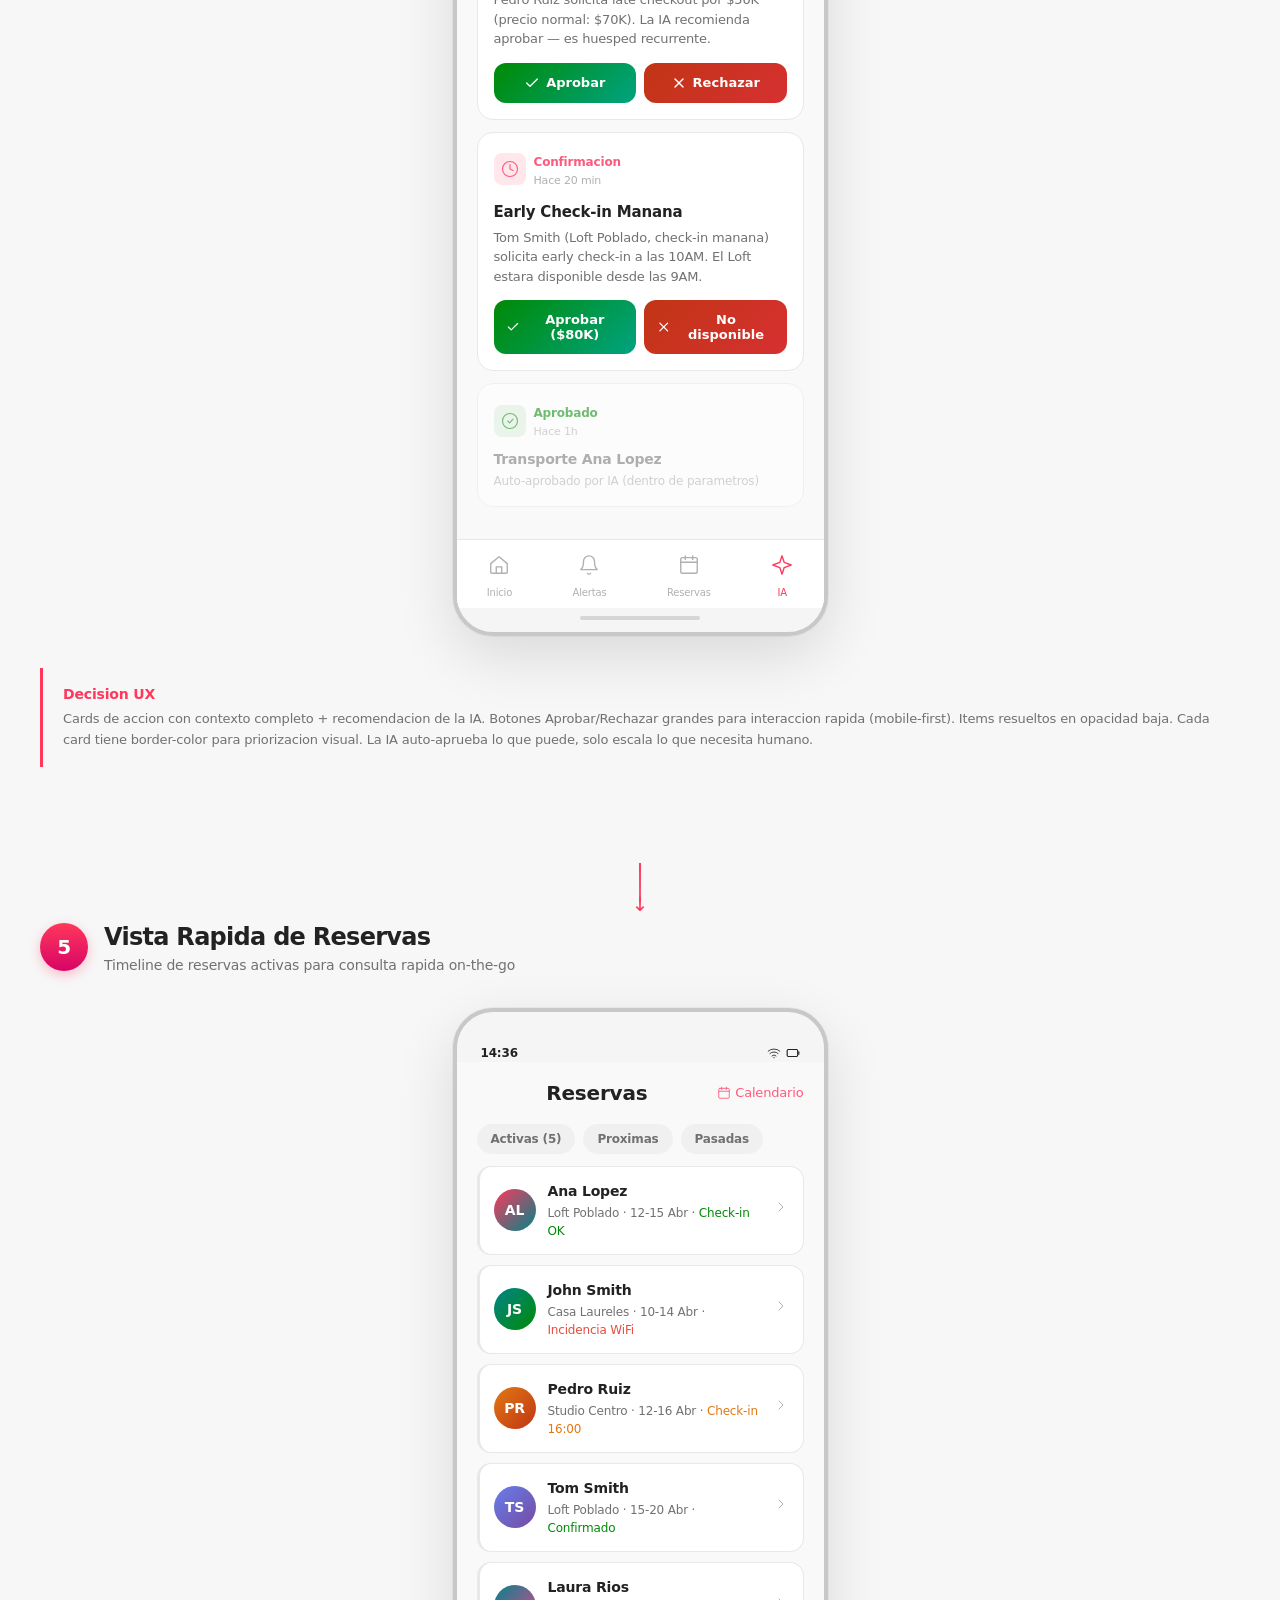
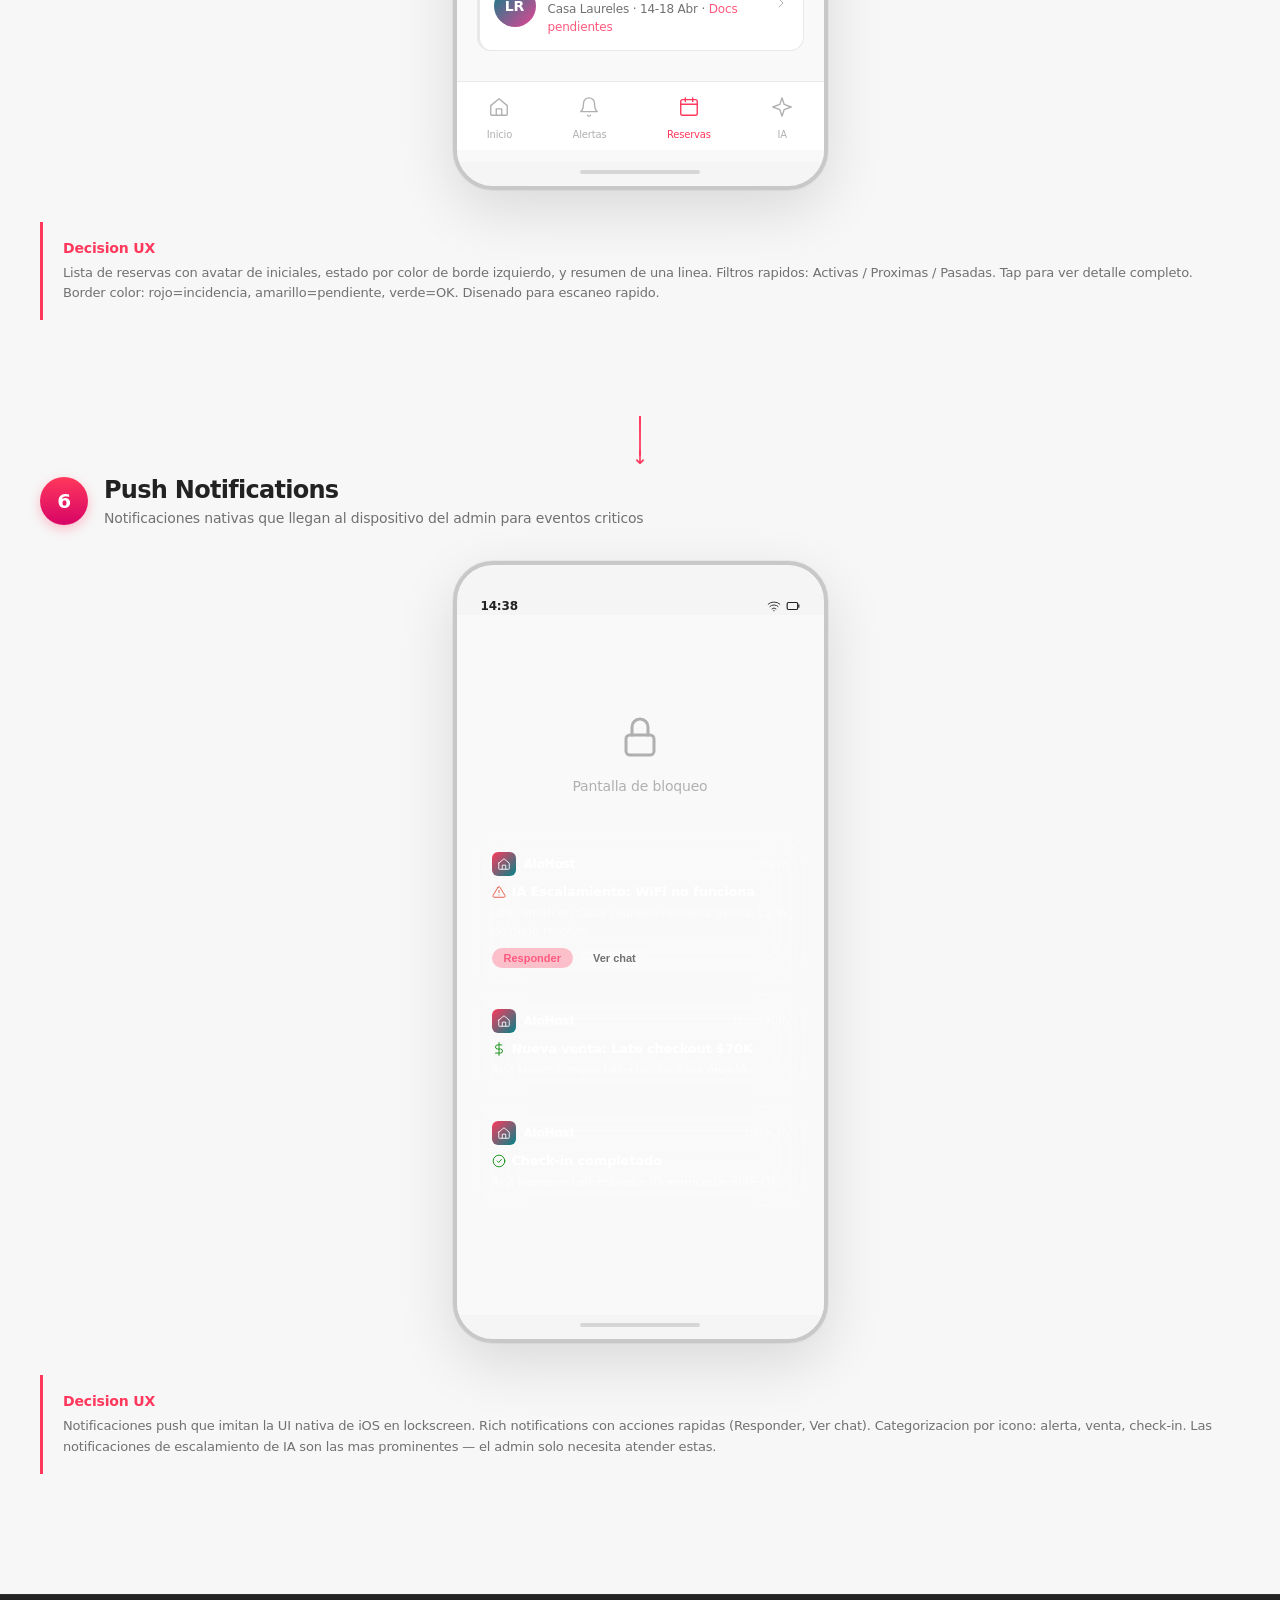
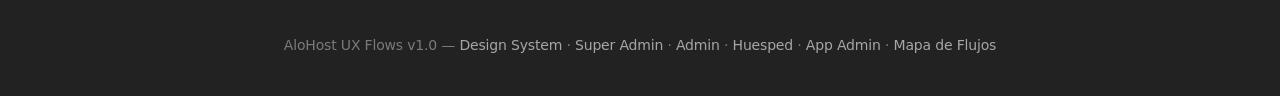
==== commit 3310d2a6: "feat: Aloy AI rebrand, iOS/Android scrollable mockups, splash screen, ICR auto-fill, payment gateway" ====
--- a/admin-app.html
+++ b/admin-app.html
@@ -516,7 +516,7 @@
             <div style="background:rgba(255,56,92,0.08);border:1px solid rgba(255,56,92,0.15);border-radius:16px;padding:16px;margin-bottom:20px;">
               <div style="display:flex;align-items:center;gap:8px;margin-bottom:8px;">
                 <svg width="16" height="16" viewBox="0 0 24 24" fill="none" stroke="var(--primary-light)" stroke-width="1.5" stroke-linecap="round" stroke-linejoin="round"><path d="M12 2l2.4 7.2L22 12l-7.6 2.8L12 22l-2.4-7.2L2 12l7.6-2.8L12 2z"/></svg>
-                <span style="font-size:12px;font-weight:600;color:var(--primary-light);">Alo IA</span>
+                <span style="font-size:12px;font-weight:600;color:var(--primary-light);">Aloy IA</span>
               </div>
               <p style="font-size:13px;color:rgba(255,255,255,0.55);line-height:1.55;margin:0;">Hoy gestione 8 conversaciones. Complete 2 check-ins y vendi 1 transporte ($45K) + 1 late checkout ($70K). Solo 1 caso escalado a ti (WiFi).</p>
             </div>
@@ -795,7 +795,7 @@
               <div style="display:flex;flex-direction:column;gap:6px;">
                 <div class="chat-bubble guest">The WiFi isn't working, I can't connect</div>
                 <div class="chat-bubble ai">
-                  <span class="chat-label" style="color:var(--primary-light);">Alo IA</span>
+                  <span class="chat-label" style="color:var(--primary-light);">Aloy IA</span>
                   I'm sorry about that! Try restarting the router in the hallway closet.
                 </div>
                 <div class="chat-bubble guest">I can't find any router in the closet</div>
@@ -1148,7 +1148,7 @@
               <svg viewBox="0 0 24 24" fill="none" stroke="var(--success)" stroke-width="1.5" stroke-linecap="round" stroke-linejoin="round"><line x1="12" y1="1" x2="12" y2="23"/><path d="M17 5H9.5a3.5 3.5 0 000 7h5a3.5 3.5 0 010 7H6"/></svg>
               Nueva venta: Late checkout $70K
             </p>
-            <p class="push-card-body">Ana Lopez compro late checkout via Alo IA.</p>
+            <p class="push-card-body">Ana Lopez compro late checkout via Aloy IA.</p>
           </div>
 
           <!-- Push Notification 3: Check-in -->
--- a/preview-toggle.css
+++ b/preview-toggle.css
@@ -513,6 +513,257 @@
   filter: brightness(1.6) saturate(0.5) !important;
 }
 
+/* --- Welcome screen (MISSING — caused "Hola Ana!" to vanish) --- */
+[data-preview="light"] .phone-mockup .m-welcome h2 { color: #222 !important; }
+[data-preview="light"] .phone-mockup .m-welcome .dates { color: #717171 !important; }
+
+/* --- Checkout farewell (MISSING — caused "Hasta pronto Ana!" to vanish) --- */
+[data-preview="light"] .phone-mockup .m-checkout-farewell h2 { color: #222 !important; }
+[data-preview="light"] .phone-mockup .m-checkout-farewell p { color: #717171 !important; }
+
+/* --- Expense rows (MISSING — costs disappeared in day mode) --- */
+[data-preview="light"] .phone-mockup .m-expense-row { border-bottom-color: #EBEBEB !important; }
+[data-preview="light"] .phone-mockup .m-expense-row .elabel { color: #717171 !important; }
+[data-preview="light"] .phone-mockup .m-expense-row .evalue { color: #222 !important; }
+[data-preview="light"] .phone-mockup .m-expense-total .elabel { color: #222 !important; }
+
+/* --- AI Banner text --- */
+[data-preview="light"] .phone-mockup .m-ai-banner { background: rgba(255,56,92,0.06) !important; border-color: rgba(255,56,92,0.15) !important; }
+[data-preview="light"] .phone-mockup .m-ai-banner-text h4 { color: #222 !important; }
+[data-preview="light"] .phone-mockup .m-ai-banner-text p { color: #717171 !important; }
+
+/* --- Stars should stay red (brand color) --- */
+[data-preview="light"] .phone-mockup .m-stars svg { fill: #FF385C !important; }
+
+/* --- Inline white text INSIDE .m-content (broad fix) --- */
+[data-preview="light"] .phone-mockup .m-content [style*="color:#fff"] { color: #222 !important; }
+[data-preview="light"] .phone-mockup .m-content [style*="color: #fff"] { color: #222 !important; }
+[data-preview="light"] .phone-mockup .m-content [style*="color:rgba(255,255,255,0.4"] { color: #717171 !important; }
+[data-preview="light"] .phone-mockup .m-content [style*="color:rgba(255,255,255,0.5"] { color: #717171 !important; }
+[data-preview="light"] .phone-mockup .m-content [style*="color:rgba(255,255,255,0.6"] { color: #555 !important; }
+[data-preview="light"] .phone-mockup .m-content [style*="color:rgba(255,255,255,0.7"] { color: #555 !important; }
+[data-preview="light"] .phone-mockup .m-content [style*="color:rgba(255,255,255,0.3"] { color: #B0B0B0 !important; }
+[data-preview="light"] .phone-mockup .m-content [style*="color:rgba(255,255,255,0.2"] { color: #B0B0B0 !important; }
+
+/* --- Chat header text (inline "color:#fff") --- */
+[data-preview="light"] .phone-mockup .m-chat-header [style*="color:#fff"] { color: #222 !important; }
+[data-preview="light"] .phone-mockup .m-chat-header [style*="color:#008A05"] { color: #008A05 !important; }
+
+/* --- Inline dark backgrounds in m-content --- */
+[data-preview="light"] .phone-mockup .m-content [style*="background:rgba(255,255,255,0.0"] { background: #fff !important; }
+[data-preview="light"] .phone-mockup .m-content [style*="background:#111"] { background: #fff !important; }
+[data-preview="light"] .phone-mockup .m-content [style*="border-bottom:1px solid rgba(255,255,255"] { border-bottom-color: #EBEBEB !important; }
+[data-preview="light"] .phone-mockup .m-content [style*="border:1px solid rgba(255,255,255"] { border-color: #E8E8E8 !important; }
+
+/* --- Privacy / Data Consent screen (Screen 1b) --- */
+[data-preview="light"] .phone-mockup .m-privacy-title { color: #222 !important; }
+[data-preview="light"] .phone-mockup .m-privacy-subtitle { color: #717171 !important; }
+[data-preview="light"] .phone-mockup .m-data-card-title { color: #222 !important; }
+[data-preview="light"] .phone-mockup .m-data-item-text { color: #484848 !important; }
+[data-preview="light"] .phone-mockup .m-data-item { border-bottom-color: #EBEBEB !important; }
+[data-preview="light"] .phone-mockup .m-legal-card-title { color: #222 !important; }
+[data-preview="light"] .phone-mockup .m-legal-item { color: #484848 !important; }
+[data-preview="light"] .phone-mockup .m-consent-label { color: #222 !important; }
+[data-preview="light"] .phone-mockup .m-consent-detail { color: #717171 !important; }
+[data-preview="light"] .phone-mockup .m-consent-row { background: rgba(0,0,0,0.03) !important; border-color: #E0E0E0 !important; }
+[data-preview="light"] .phone-mockup .m-security-text { color: #717171 !important; }
+[data-preview="light"] .phone-mockup .m-security-badge { background: rgba(255,56,92,0.06) !important; }
+[data-preview="light"] .phone-mockup .m-skip-text { color: #999 !important; }
+[data-preview="light"] .phone-mockup .m-data-summary-card { background: #fff !important; border: 1px solid #EBEBEB !important; }
+[data-preview="light"] .phone-mockup .m-legal-card { background: #fff !important; border: 1px solid #EBEBEB !important; }
+[data-preview="light"] .phone-mockup .m-checkbox { border-color: #ddd !important; }
+[data-preview="light"] .phone-mockup .m-checkbox-checked { background: #FF385C !important; border-color: #FF385C !important; }
+
+/* --- Guests screen (Screen 1c) --- */
+[data-preview="light"] .phone-mockup .m-guests-title { color: #222 !important; }
+[data-preview="light"] .phone-mockup .m-guests-subtitle { color: #717171 !important; }
+[data-preview="light"] .phone-mockup .m-ota-badge { background: rgba(255,56,92,0.06) !important; border-color: rgba(255,56,92,0.15) !important; }
+[data-preview="light"] .phone-mockup .m-ota-badge-text { color: #FF385C !important; }
+[data-preview="light"] .phone-mockup .m-gc-label { color: #717171 !important; }
+[data-preview="light"] .phone-mockup .m-gc-value { color: #222 !important; }
+[data-preview="light"] .phone-mockup .m-ota-lock { background: rgba(0,0,0,0.03) !important; }
+[data-preview="light"] .phone-mockup .m-ota-lock-text { color: #999 !important; }
+[data-preview="light"] .phone-mockup .m-admin-notice { background: rgba(255,165,0,0.06) !important; border-color: rgba(255,165,0,0.15) !important; }
+[data-preview="light"] .phone-mockup .m-admin-notice-title { color: #E68A00 !important; }
+[data-preview="light"] .phone-mockup .m-admin-notice-text { color: #717171 !important; }
+[data-preview="light"] .phone-mockup .m-guests-list-label { color: #999 !important; }
+[data-preview="light"] .phone-mockup .m-guest-row { background: rgba(0,0,0,0.02) !important; border-color: #E8E8E8 !important; }
+[data-preview="light"] .phone-mockup .m-guest-name { color: #222 !important; }
+[data-preview="light"] .phone-mockup .m-guest-role { color: #717171 !important; }
+[data-preview="light"] .phone-mockup .m-guest-pending-tag { color: #999 !important; background: rgba(0,0,0,0.04) !important; }
+[data-preview="light"] .phone-mockup .m-guest-req-tags { color: #999 !important; }
+[data-preview="light"] .phone-mockup .m-guest-count-card { background: #fff !important; border: 1px solid #EBEBEB !important; }
+[data-preview="light"] .phone-mockup .m-reg-methods-card { background: #fff !important; border: 1px solid #EBEBEB !important; }
+[data-preview="light"] .phone-mockup .m-reg-methods-title { color: #222 !important; }
+[data-preview="light"] .phone-mockup .m-reg-option { border-bottom-color: #EBEBEB !important; }
+[data-preview="light"] .phone-mockup .m-reg-option-label { color: #222 !important; }
+[data-preview="light"] .phone-mockup .m-reg-option-desc { color: #717171 !important; }
+[data-preview="light"] .phone-mockup .m-stepper-value { color: #222 !important; }
+[data-preview="light"] .phone-mockup .m-stepper-btn { border-color: #ddd !important; }
+[data-preview="light"] .phone-mockup .m-type-count { color: #222 !important; }
+[data-preview="light"] .phone-mockup .m-type-label { color: #717171 !important; }
+[data-preview="light"] .phone-mockup .m-check-dot { background: #E0E0E0 !important; }
+[data-preview="light"] .phone-mockup .m-check-done { background: #FF385C !important; }
+
+/* --- Splash screen (Screen 0) --- */
+[data-preview="light"] .phone-mockup .m-splash-brand { color: #222 !important; }
+[data-preview="light"] .phone-mockup .m-splash-tagline { color: #717171 !important; }
+[data-preview="light"] .phone-mockup .m-splash-greeting { color: #717171 !important; }
+[data-preview="light"] .phone-mockup .m-splash-name { color: #222 !important; }
+[data-preview="light"] .phone-mockup .m-splash-loading { color: #999 !important; }
+[data-preview="light"] .phone-mockup .m-splash-source { color: #FF385C !important; }
+
+/* --- Payment screen (Screen 7b) --- */
+[data-preview="light"] .phone-mockup .m-pay-service-name { color: #222 !important; }
+[data-preview="light"] .phone-mockup .m-pay-service-desc { color: #717171 !important; }
+[data-preview="light"] .phone-mockup .m-pay-label { color: #717171 !important; }
+[data-preview="light"] .phone-mockup .m-pay-value { color: #222 !important; }
+[data-preview="light"] .phone-mockup .m-pay-total-label { color: #222 !important; }
+[data-preview="light"] .phone-mockup .m-pay-methods-label { color: #999 !important; }
+[data-preview="light"] .phone-mockup .m-pay-method { background: rgba(0,0,0,0.02) !important; border-color: #E8E8E8 !important; }
+[data-preview="light"] .phone-mockup .m-pay-method-active { background: rgba(255,56,92,0.04) !important; border-color: #FF385C !important; }
+[data-preview="light"] .phone-mockup .m-pay-method-name { color: #222 !important; }
+[data-preview="light"] .phone-mockup .m-pay-method-detail { color: #717171 !important; }
+[data-preview="light"] .phone-mockup .m-pay-success-title { color: #222 !important; }
+[data-preview="light"] .phone-mockup .m-pay-success-desc { color: #717171 !important; }
+
+/* --- Collapsible sections --- */
+[data-preview="light"] .phone-mockup .m-collapsible summary { background: rgba(0,0,0,0.03) !important; border-color: #E8E8E8 !important; color: #222 !important; }
+[data-preview="light"] .phone-mockup .m-collapsible .m-collapsible-body { background: #fafafa !important; border-color: #E8E8E8 !important; }
+
+/* --- Hub personalized greeting --- */
+[data-preview="light"] .phone-mockup .m-hub-greeting { color: #717171 !important; }
+[data-preview="light"] .phone-mockup .m-hub-property { color: #222 !important; }
+
+/* --- ICR auto-fill badges --- */
+[data-preview="light"] .phone-mockup .m-icr-badge { color: #008A05 !important; background: rgba(0,138,5,0.08) !important; }
+[data-preview="light"] .phone-mockup .m-icr-ribbon { background: rgba(0,138,5,0.06) !important; color: #008A05 !important; }
+
+/* --- Extra guest purchase card --- */
+[data-preview="light"] .phone-mockup .m-extra-title { color: #222 !important; }
+[data-preview="light"] .phone-mockup .m-extra-subtitle { color: #717171 !important; }
+
+/* ==========================================================
+   BRAND COLORS — MUST NEVER BE OVERRIDDEN IN EITHER MODE
+   ========================================================== */
+[data-preview="light"] .phone-mockup .m-welcome .property-name { color: #FF5A7D !important; }
+[data-preview="light"] .phone-mockup .m-stay-meta-item .val { color: #FF385C !important; }
+[data-preview="light"] .phone-mockup .m-expense-total .evalue { color: #FF385C !important; }
+[data-preview="light"] .phone-mockup .m-bubble .ai-tag { color: #FF5A7D !important; }
+[data-preview="light"] .phone-mockup .m-bubble .ai-tag svg { fill: #FF5A7D !important; }
+[data-preview="light"] .phone-mockup .m-ai-farewell .af-name { color: #FF5A7D !important; }
+[data-preview="light"] .phone-mockup .m-ai-farewell .af-name svg { fill: #FF5A7D !important; }
+[data-preview="light"] .phone-mockup .m-suggestion { color: #FF5A7D !important; }
+[data-preview="light"] .phone-mockup .m-service-price { color: #008A05 !important; }
+[data-preview="light"] .phone-mockup .m-service-purchased { color: #008A05 !important; }
+[data-preview="light"] .phone-mockup .m-quick-btn .qicon { color: #FF5A7D !important; }
+[data-preview="light"] .phone-mockup .m-quick-btn .qicon[style*="color:#C13515"] { color: #C13515 !important; }
+[data-preview="light"] .phone-mockup .m-nav-item.active .nav-icon { color: #FF385C !important; }
+[data-preview="light"] .phone-mockup .m-nav-item.active p { color: #FF385C !important; }
+[data-preview="light"] .phone-mockup .m-step.active { background: #FF385C !important; }
+[data-preview="light"] .phone-mockup .m-step-bar .current { color: #FF385C !important; }
+[data-preview="light"] .phone-mockup .m-note svg { stroke: #FF5A7D !important; }
+[data-preview="light"] .phone-mockup .m-verify-icon svg { stroke: #008A05 !important; }
+[data-preview="light"] .phone-mockup .m-verify-success .match { color: #008A05 !important; }
+[data-preview="light"] .phone-mockup .m-verify-check svg { stroke: #008A05 !important; }
+[data-preview="light"] .phone-mockup .m-checkbox { background: #FF385C !important; }
+[data-preview="dark"] .phone-mockup .m-welcome .property-name { color: #FF5A7D !important; }
+[data-preview="dark"] .phone-mockup .m-stay-meta-item .val { color: #FF385C !important; }
+[data-preview="dark"] .phone-mockup .m-expense-total .evalue { color: #FF385C !important; }
+[data-preview="dark"] .phone-mockup .m-stars svg { fill: #FF385C !important; }
+
+/* ==========================================================
+   DARK MODE — ONBOARDING / WIZARD SCREENS
+   Covers .screen-body-full and wizard-specific classes
+   ========================================================== */
+[data-preview="dark"] .screen-mockup .screen-body-full { background: #1A1A1A !important; }
+[data-preview="dark"] .screen-mockup .screen-body-full .main-content { background: #1A1A1A !important; }
+[data-preview="dark"] .screen-mockup .wizard-container h2 { color: #fff !important; }
+[data-preview="dark"] .screen-mockup .wizard-container .subtitle { color: #999 !important; }
+[data-preview="dark"] .screen-mockup .wizard-logo { color: #fff !important; }
+[data-preview="dark"] .screen-mockup .wizard-logo span { color: #FF385C !important; }
+[data-preview="dark"] .screen-mockup .wizard-progress .wizard-step.pending { background: #333 !important; color: #666 !important; }
+[data-preview="dark"] .screen-mockup .wizard-line.pending { background: #333 !important; }
+[data-preview="dark"] .screen-mockup .config-tabs { background: #222 !important; }
+[data-preview="dark"] .screen-mockup .config-tab { color: #888 !important; }
+[data-preview="dark"] .screen-mockup .config-tab:hover { color: #ccc !important; background: #2A2A2A !important; }
+[data-preview="dark"] .screen-mockup .config-tab.active { background: #333 !important; color: #fff !important; }
+[data-preview="dark"] .screen-mockup .amenity-item { background: #222 !important; border-color: #333 !important; }
+[data-preview="dark"] .screen-mockup .amenity-item.active { border-color: #FF385C !important; background: rgba(255,56,92,0.08) !important; }
+[data-preview="dark"] .screen-mockup .amenity-label { color: #E0E0E0 !important; }
+[data-preview="dark"] .screen-mockup .time-picker { background: #222 !important; border-color: #333 !important; }
+[data-preview="dark"] .screen-mockup .time-picker label { color: #888 !important; }
+[data-preview="dark"] .screen-mockup .time-value { color: #fff !important; }
+[data-preview="dark"] .screen-mockup .capacity-item { background: #222 !important; border-color: #333 !important; }
+[data-preview="dark"] .screen-mockup .capacity-item label { color: #888 !important; }
+[data-preview="dark"] .screen-mockup .capacity-value { color: #fff !important; }
+[data-preview="dark"] .screen-mockup .option-card { background: #222 !important; border-color: #333 !important; }
+[data-preview="dark"] .screen-mockup .option-card:hover { border-color: #FF385C !important; }
+[data-preview="dark"] .screen-mockup .option-card h3 { color: #fff !important; }
+[data-preview="dark"] .screen-mockup .option-card p { color: #999 !important; }
+[data-preview="dark"] .screen-mockup .option-card .option-icon { background: rgba(255,56,92,0.12) !important; }
+[data-preview="dark"] .screen-mockup .ota-card-connect { background: #222 !important; border-color: #333 !important; }
+[data-preview="dark"] .screen-mockup .ota-card-connect.connected { border-color: #008A05 !important; }
+[data-preview="dark"] .screen-mockup .ota-card-connect .ota-name { color: #fff !important; }
+[data-preview="dark"] .screen-mockup .ota-card-connect .ota-desc { color: #888 !important; }
+[data-preview="dark"] .screen-mockup .ota-card-connect .connect-btn { background: #333 !important; border-color: #444 !important; color: #E0E0E0 !important; }
+[data-preview="dark"] .screen-mockup .imported-prop { background: #222 !important; border-color: #333 !important; }
+[data-preview="dark"] .screen-mockup .imported-prop .prop-info h4 { color: #fff !important; }
+[data-preview="dark"] .screen-mockup .imported-prop .prop-info p { color: #888 !important; }
+[data-preview="dark"] .screen-mockup .note-bar { background: #222 !important; border-color: #333 !important; color: #999 !important; }
+[data-preview="dark"] .screen-mockup .upload-area { background: #222 !important; border-color: #444 !important; }
+[data-preview="dark"] .screen-mockup .upload-area svg { stroke: #666 !important; }
+[data-preview="dark"] .screen-mockup .upload-area p { color: #999 !important; }
+[data-preview="dark"] .screen-mockup .upload-area span { color: #666 !important; }
+[data-preview="dark"] .screen-mockup .check-item { background: #222 !important; border-color: #333 !important; color: #E0E0E0 !important; }
+[data-preview="dark"] .screen-mockup .check-item.checked { background: rgba(255,56,92,0.08) !important; border-color: #FF385C !important; color: #FF385C !important; }
+[data-preview="dark"] .screen-mockup .check-box { border-color: #555 !important; }
+[data-preview="dark"] .screen-mockup .completion-card { background: #222 !important; border-color: #333 !important; }
+[data-preview="dark"] .screen-mockup .completion-card .comp-value { color: #fff !important; }
+[data-preview="dark"] .screen-mockup .completion-card .comp-label { color: #888 !important; }
+[data-preview="dark"] .screen-mockup .ota-tabs { background: #222 !important; }
+[data-preview="dark"] .screen-mockup .ota-tab { color: #999 !important; }
+[data-preview="dark"] .screen-mockup .ota-preview { background: #222 !important; border-color: #333 !important; }
+[data-preview="dark"] .screen-mockup .ota-preview-header { color: #888 !important; }
+[data-preview="dark"] .screen-mockup .ota-msg { background: #333 !important; color: #E0E0E0 !important; }
+[data-preview="dark"] .screen-mockup .link-sm { color: #888 !important; }
+[data-preview="dark"] .screen-mockup .link-sm a { color: #FF385C !important; }
+[data-preview="dark"] .screen-mockup .form-grid label,
+[data-preview="dark"] .screen-mockup .wizard-container label { color: #ccc !important; }
+[data-preview="dark"] .screen-mockup textarea.form-input { background: #222 !important; border-color: #444 !important; color: #fff !important; }
+[data-preview="dark"] .screen-mockup select.form-input { background: #222 !important; border-color: #444 !important; color: #fff !important; }
+
+/* ==========================================================
+   DARK MODE — ADMIN CALENDAR, CHART, TABLE, AI BUBBLE
+   ========================================================== */
+[data-preview="dark"] .screen-mockup .cal-grid-wrapper { background: #1A1A1A !important; border-color: #333 !important; }
+[data-preview="dark"] .screen-mockup .cal-corner-cell { background: #222 !important; border-color: #333 !important; color: #888 !important; }
+[data-preview="dark"] .screen-mockup .cal-header-cell { background: #222 !important; border-color: #333 !important; color: #888 !important; }
+[data-preview="dark"] .screen-mockup .cal-header-cell.today { background: #FF385C !important; color: #fff !important; }
+[data-preview="dark"] .screen-mockup .cal-prop-cell { background: #1A1A1A !important; border-color: #333 !important; }
+[data-preview="dark"] .screen-mockup .cal-prop-cell .prop-name { color: #E0E0E0 !important; }
+[data-preview="dark"] .screen-mockup .cal-prop-cell .prop-unit { color: #888 !important; }
+[data-preview="dark"] .screen-mockup .cal-day-cell { background: #1A1A1A !important; border-color: #2A2A2A !important; }
+[data-preview="dark"] .screen-mockup .cal-legend-item { color: #888 !important; }
+[data-preview="dark"] .screen-mockup .ai-bubble { background: rgba(255,56,92,0.06) !important; border-color: rgba(255,56,92,0.12) !important; }
+[data-preview="dark"] .screen-mockup .ai-bubble-header { color: #FF385C !important; }
+[data-preview="dark"] .screen-mockup .ai-bubble p { color: #ccc !important; }
+[data-preview="dark"] .screen-mockup .main-header p { color: #888 !important; }
+[data-preview="dark"] .screen-mockup .stepper-step { background: #222 !important; border-color: #333 !important; }
+[data-preview="dark"] .screen-mockup .stepper-step.done { border-color: #008A05 !important; }
+[data-preview="dark"] .screen-mockup .stepper-step.active { border-color: #FF385C !important; }
+[data-preview="dark"] .screen-mockup .stepper-step .step-label { color: #ccc !important; }
+[data-preview="dark"] .screen-mockup .stepper-step .step-status { color: #888 !important; }
+[data-preview="dark"] .screen-mockup .stepper-step.done .step-label { color: #008A05 !important; }
+[data-preview="dark"] .screen-mockup .stepper-step.active .step-label { color: #FF385C !important; }
+[data-preview="dark"] .screen-mockup .progress-ring { background: conic-gradient(#FF385C 0% 80%, #333 80% 100%) !important; }
+[data-preview="dark"] .screen-mockup .progress-ring-inner { background: #222 !important; color: #FF385C !important; }
+[data-preview="dark"] .screen-mockup .badge-sm { border-color: transparent !important; }
+
+/* LIGHT MODE — ONBOARDING desktop uses CSS vars which already resolve to light */
+[data-preview="light"] .screen-mockup .screen-body-full { background: #fff !important; }
+[data-preview="light"] .screen-mockup .screen-body-full .main-content { background: #fff !important; }
+
 
 /* =================================================================
    TRANSITION SMOOTHING
@@ -538,6 +789,15 @@
 .m-service,
 .m-contract-preview,
 .m-signature-area,
+.m-consent-row,
+.m-data-summary-card,
+.m-legal-card,
+.m-security-badge,
+.m-guest-row,
+.m-guest-count-card,
+.m-reg-methods-card,
+.m-admin-notice,
+.m-ota-badge,
 .m-bottom-nav,
 .notif-item,
 .res-item,
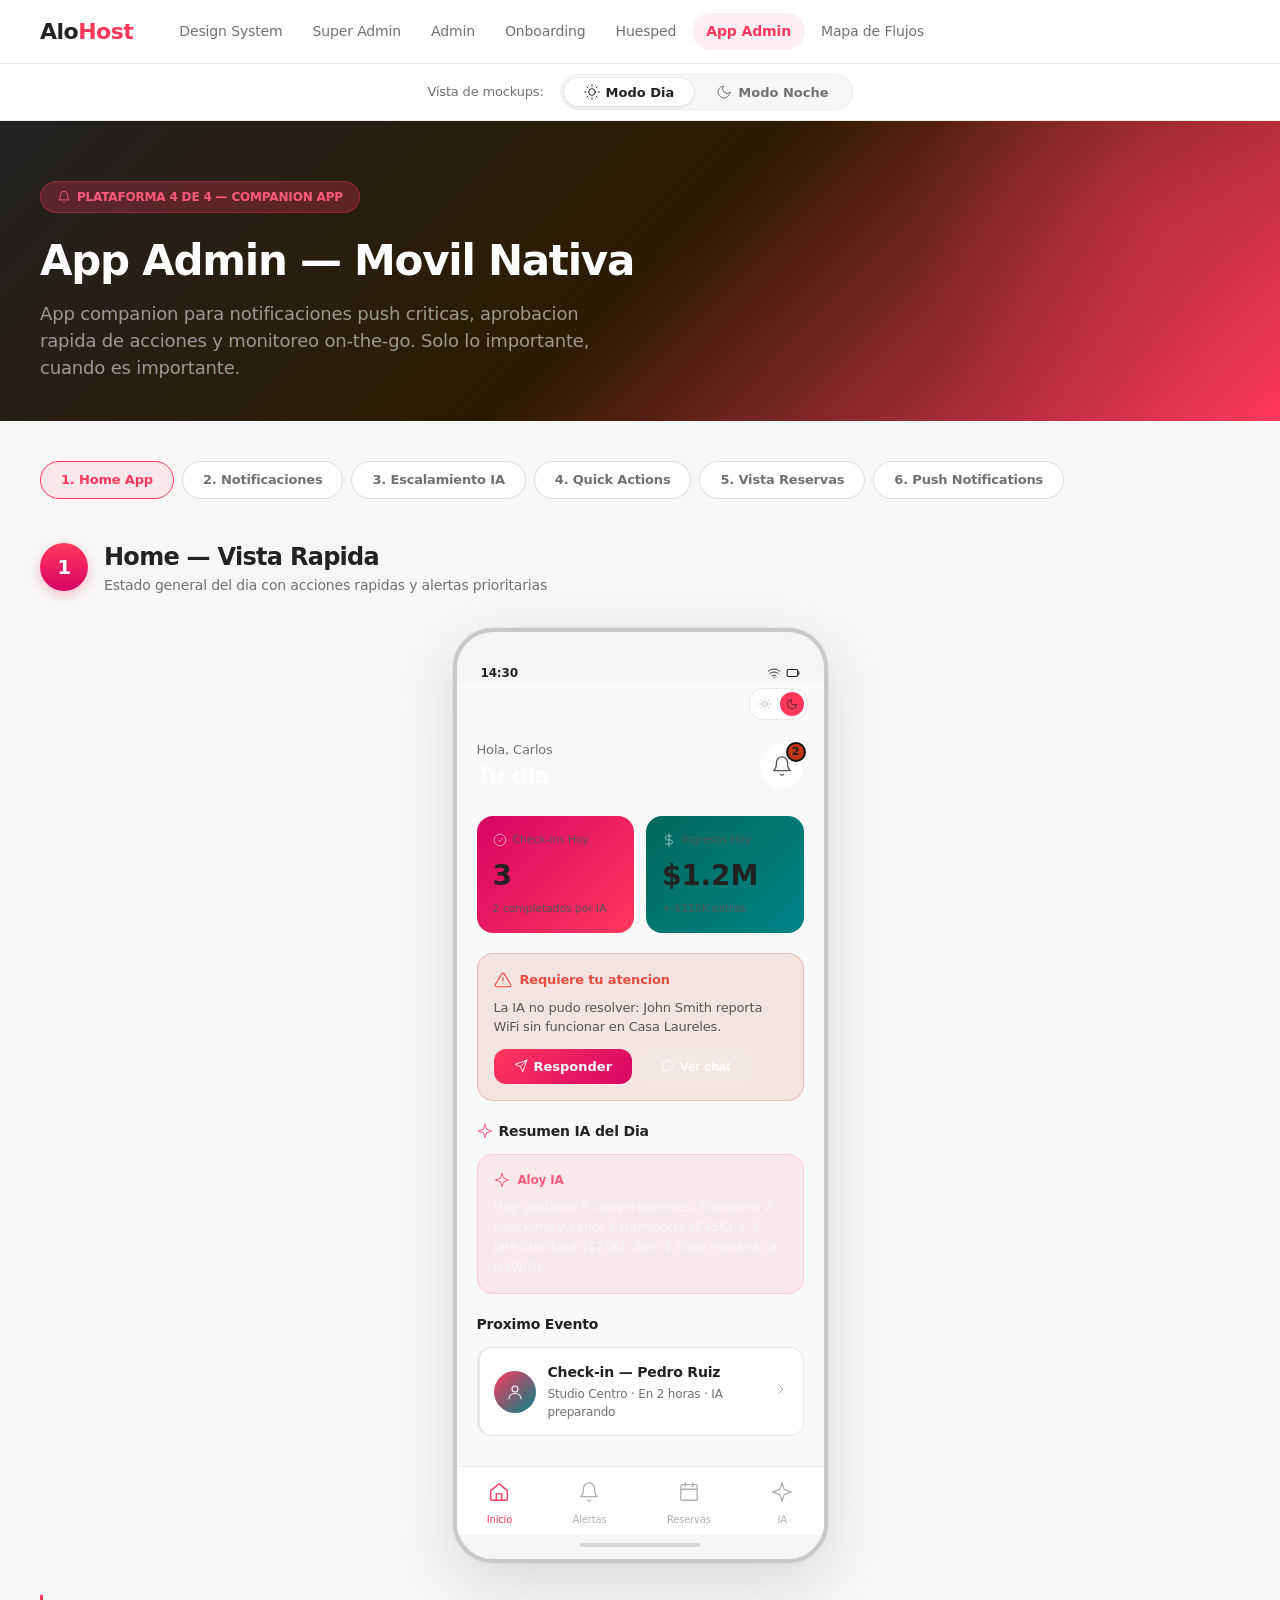
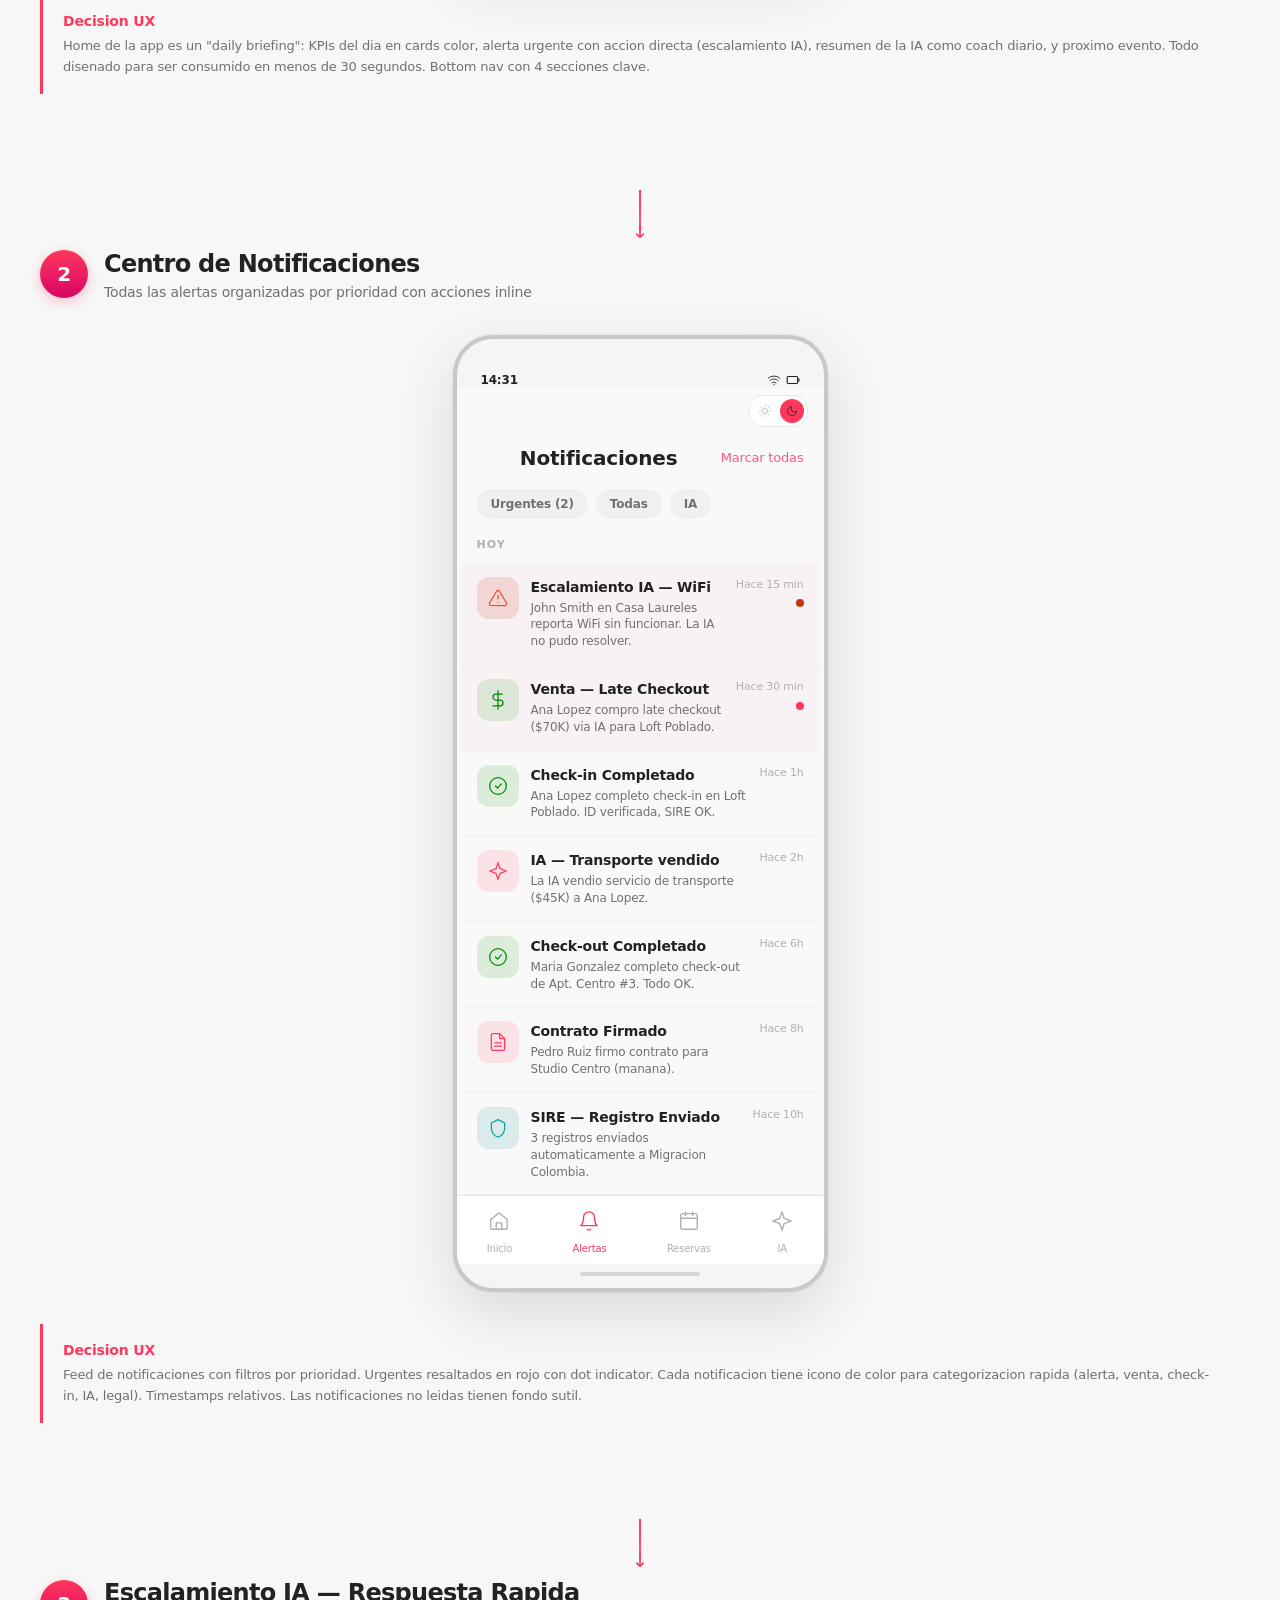
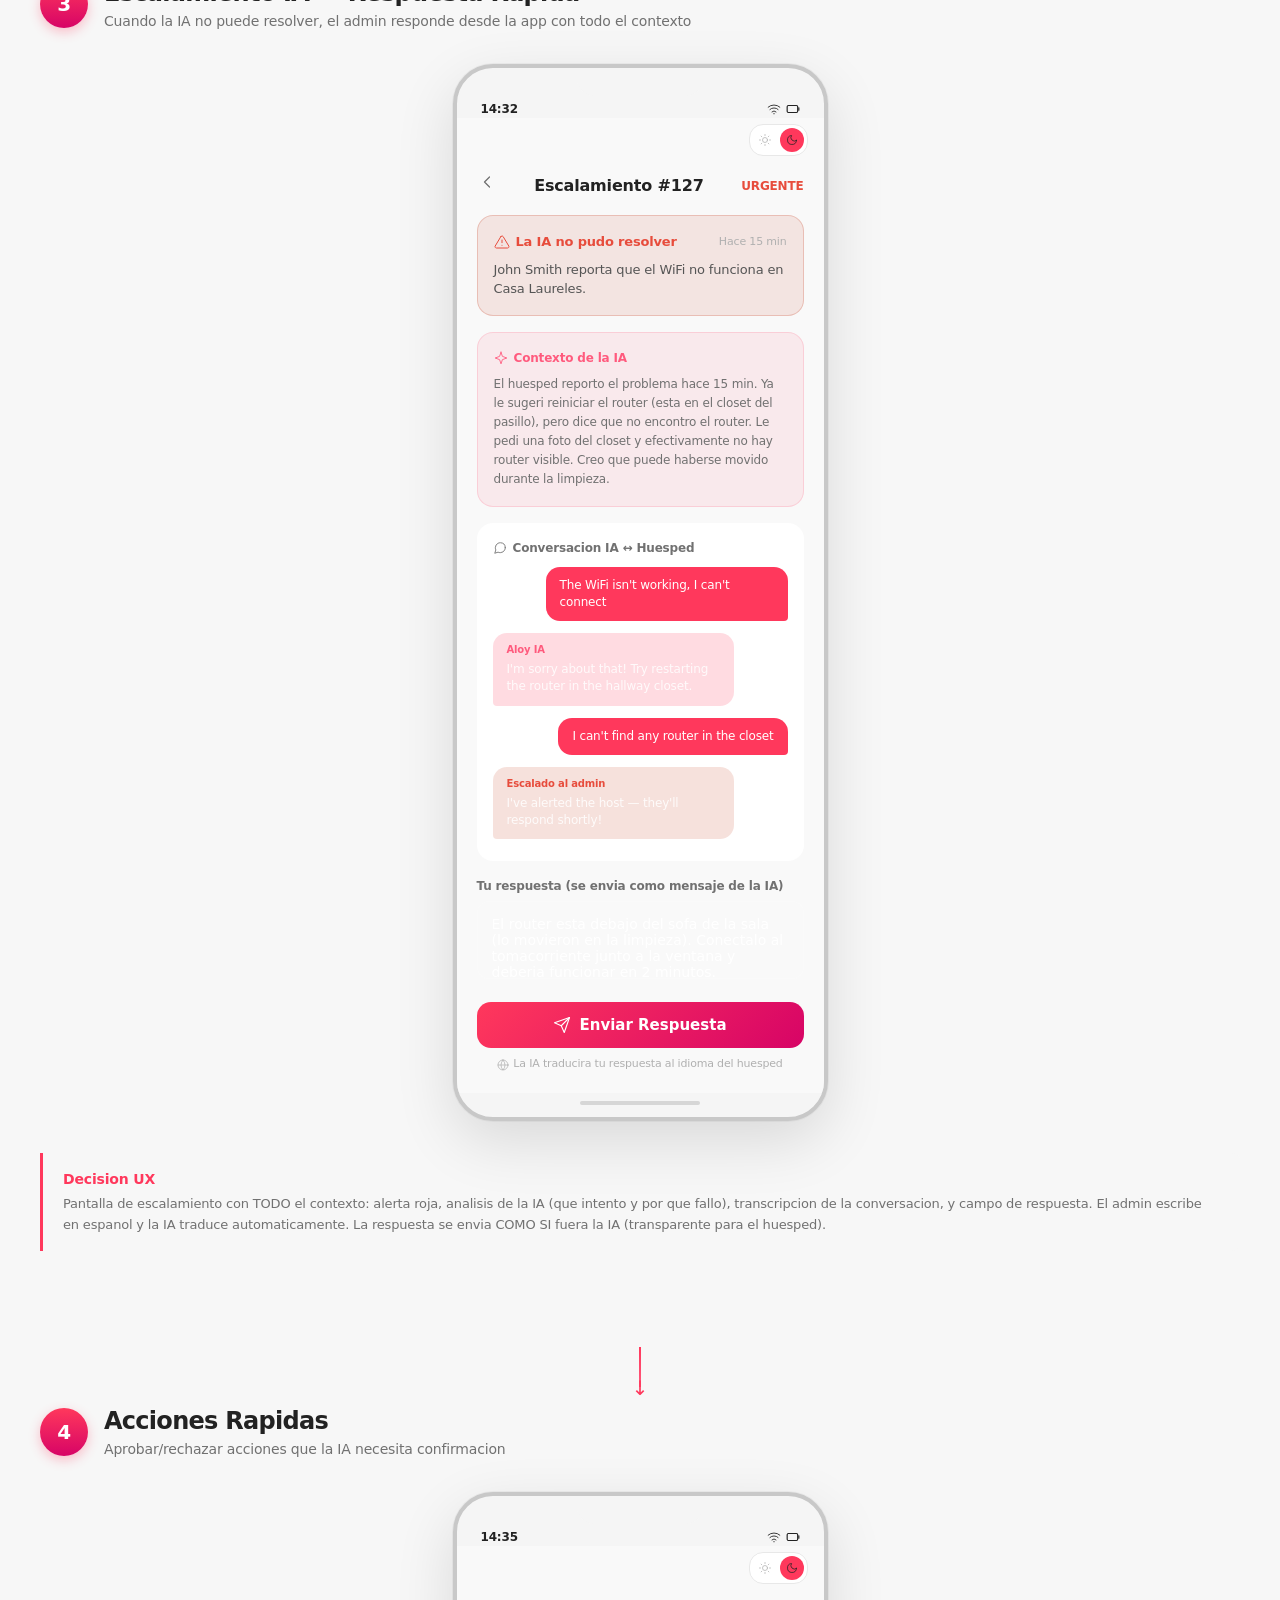
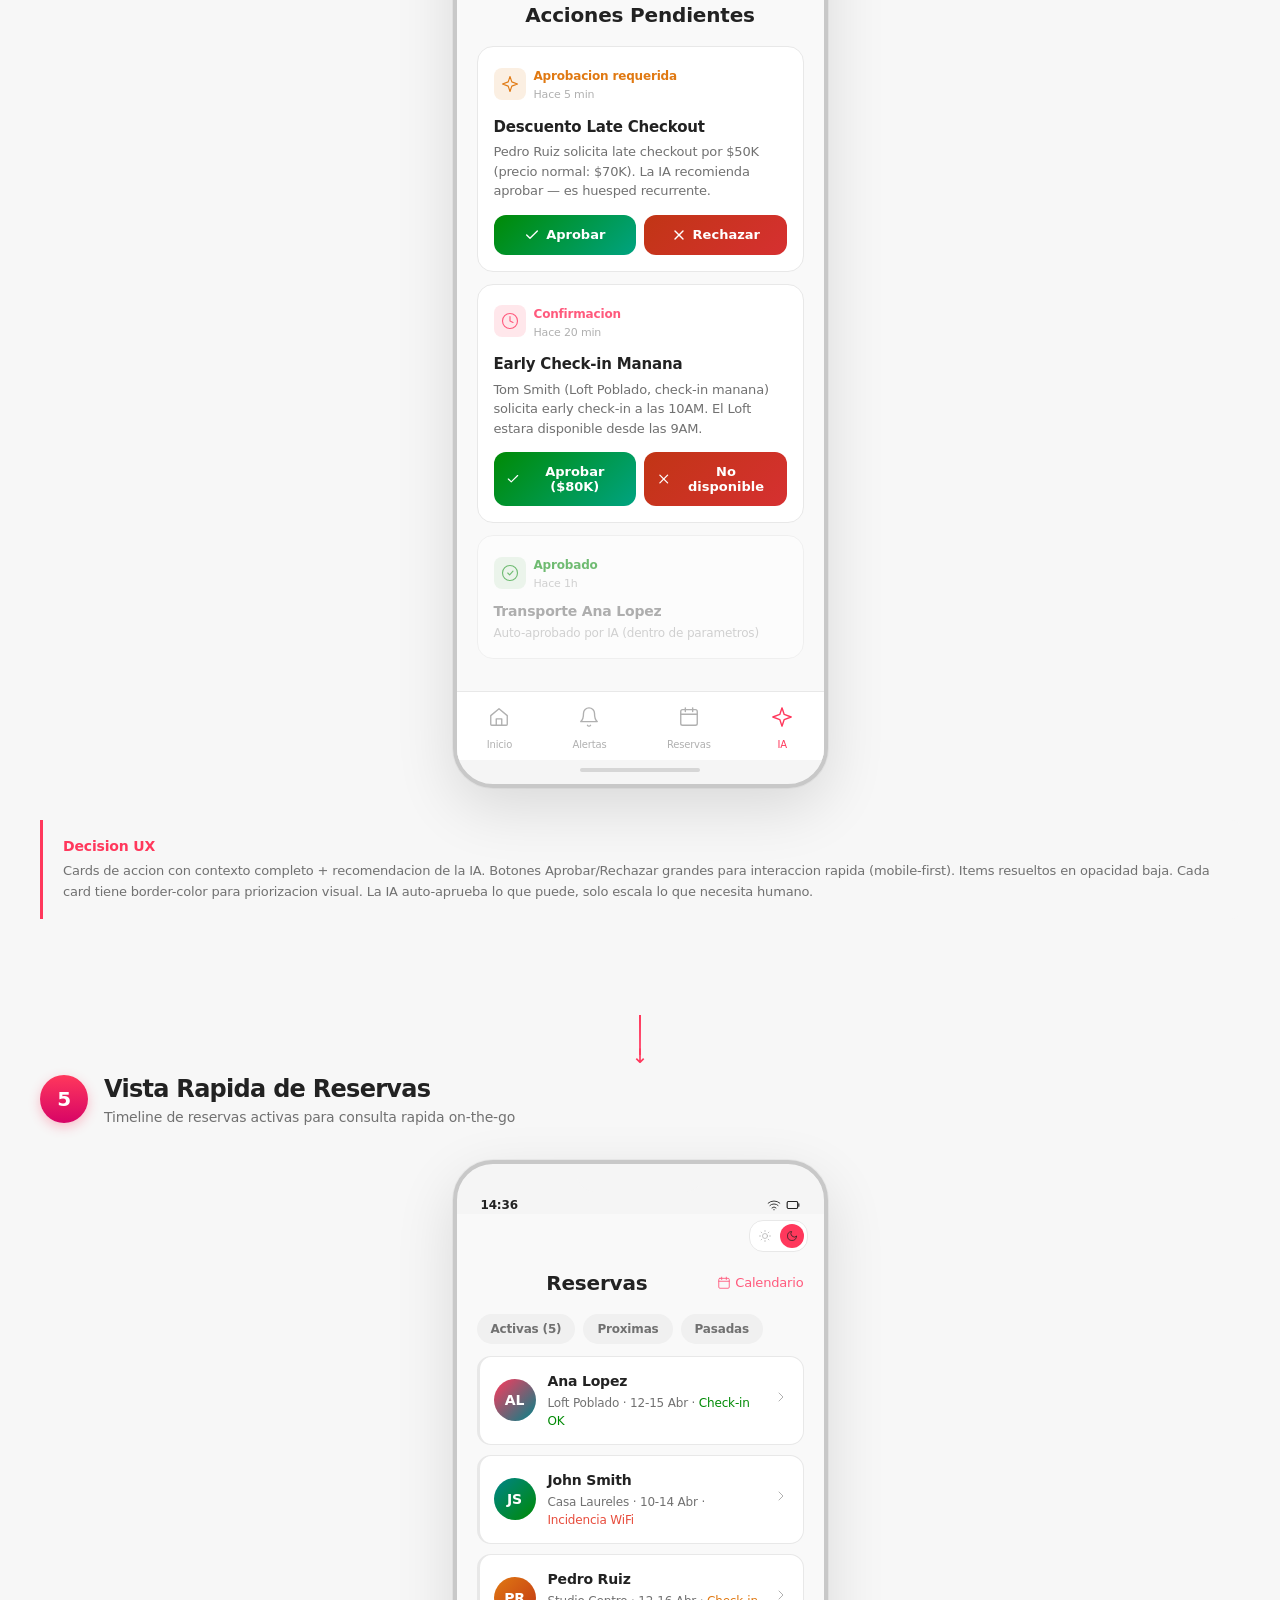
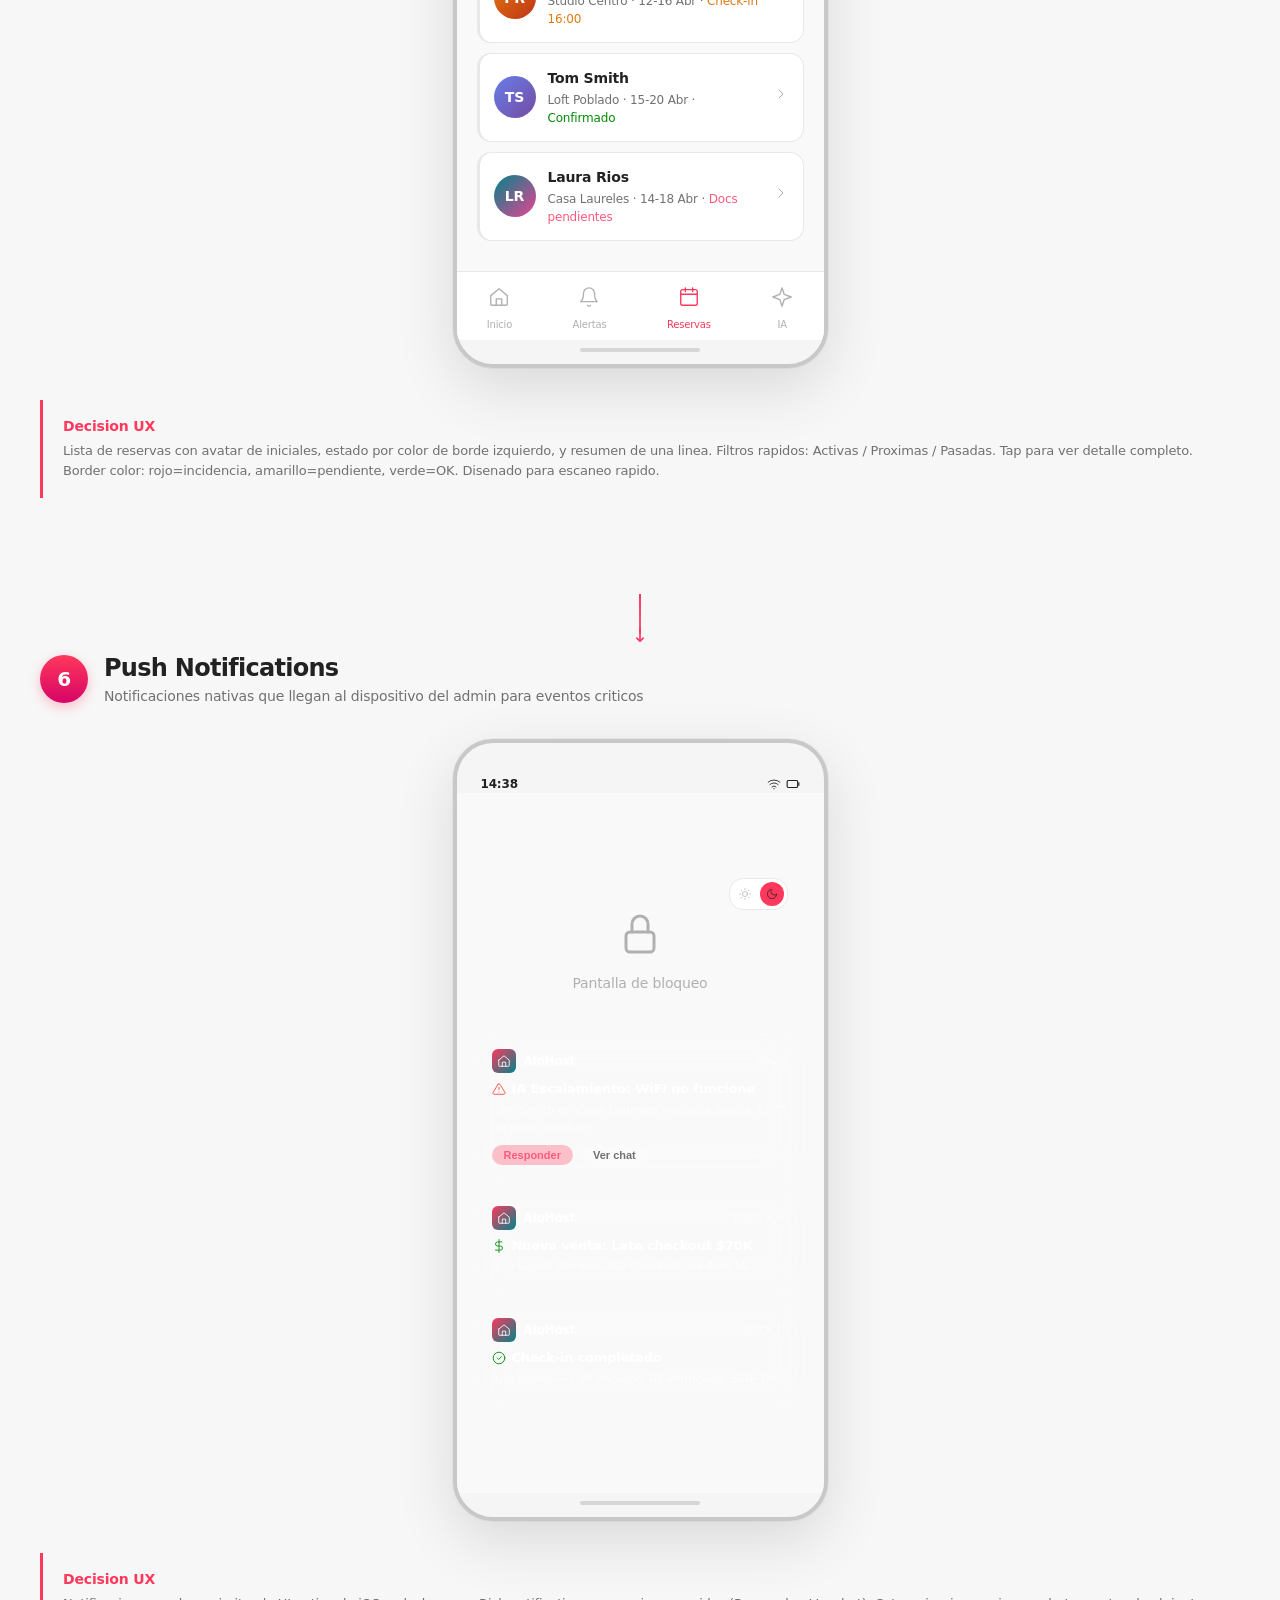
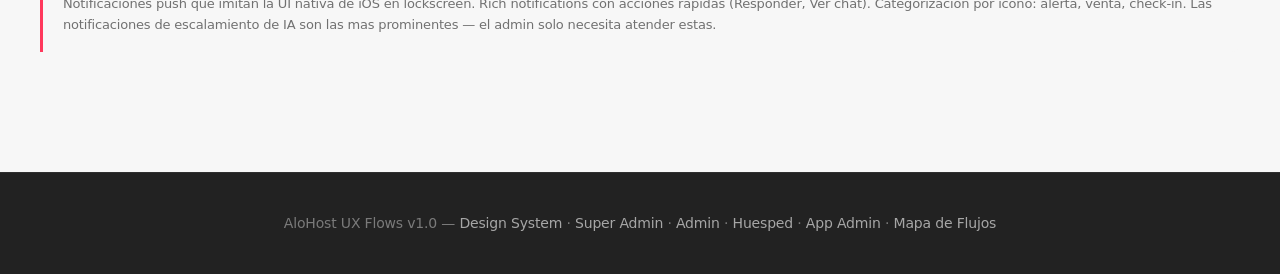
==== commit af144733: "feat: sticky chat input, minimize button, day/night toggle in all views for all actors Made-with: Cu" ====
--- a/admin-app.html
+++ b/admin-app.html
@@ -453,6 +453,16 @@
           </div>
         </div>
         <div class="phone-screen">
+          <div style="display:flex;justify-content:flex-end;padding:6px 16px 0;">
+            <div style="display:flex;align-items:center;gap:3px;background:rgba(255,255,255,0.08);border:1px solid rgba(255,255,255,0.12);border-radius:14px;padding:3px;">
+              <div style="width:24px;height:24px;border-radius:50%;display:flex;align-items:center;justify-content:center;cursor:pointer;color:rgba(255,255,255,0.3);">
+                <svg viewBox="0 0 24 24" width="12" height="12" fill="none" stroke="currentColor" stroke-width="1.5" stroke-linecap="round" stroke-linejoin="round"><circle cx="12" cy="12" r="5"/><line x1="12" y1="1" x2="12" y2="3"/><line x1="12" y1="21" x2="12" y2="23"/><line x1="4.22" y1="4.22" x2="5.64" y2="5.64"/><line x1="18.36" y1="18.36" x2="19.78" y2="19.78"/><line x1="1" y1="12" x2="3" y2="12"/><line x1="21" y1="12" x2="23" y2="12"/><line x1="4.22" y1="19.78" x2="5.64" y2="18.36"/><line x1="18.36" y1="5.64" x2="19.78" y2="4.22"/></svg>
+              </div>
+              <div style="width:24px;height:24px;border-radius:50%;background:#FF385C;display:flex;align-items:center;justify-content:center;cursor:pointer;color:#fff;">
+                <svg viewBox="0 0 24 24" width="12" height="12" fill="none" stroke="currentColor" stroke-width="1.5" stroke-linecap="round" stroke-linejoin="round"><path d="M21 12.79A9 9 0 1111.21 3 7 7 0 0021 12.79z"/></svg>
+              </div>
+            </div>
+          </div>
           <div style="padding:20px;">
 
             <!-- Greeting + Bell -->
@@ -592,6 +602,16 @@
           </div>
         </div>
         <div class="phone-screen">
+          <div style="display:flex;justify-content:flex-end;padding:6px 16px 0;">
+            <div style="display:flex;align-items:center;gap:3px;background:rgba(255,255,255,0.08);border:1px solid rgba(255,255,255,0.12);border-radius:14px;padding:3px;">
+              <div style="width:24px;height:24px;border-radius:50%;display:flex;align-items:center;justify-content:center;cursor:pointer;color:rgba(255,255,255,0.3);">
+                <svg viewBox="0 0 24 24" width="12" height="12" fill="none" stroke="currentColor" stroke-width="1.5" stroke-linecap="round" stroke-linejoin="round"><circle cx="12" cy="12" r="5"/><line x1="12" y1="1" x2="12" y2="3"/><line x1="12" y1="21" x2="12" y2="23"/><line x1="4.22" y1="4.22" x2="5.64" y2="5.64"/><line x1="18.36" y1="18.36" x2="19.78" y2="19.78"/><line x1="1" y1="12" x2="3" y2="12"/><line x1="21" y1="12" x2="23" y2="12"/><line x1="4.22" y1="19.78" x2="5.64" y2="18.36"/><line x1="18.36" y1="5.64" x2="19.78" y2="4.22"/></svg>
+              </div>
+              <div style="width:24px;height:24px;border-radius:50%;background:#FF385C;display:flex;align-items:center;justify-content:center;cursor:pointer;color:#fff;">
+                <svg viewBox="0 0 24 24" width="12" height="12" fill="none" stroke="currentColor" stroke-width="1.5" stroke-linecap="round" stroke-linejoin="round"><path d="M21 12.79A9 9 0 1111.21 3 7 7 0 0021 12.79z"/></svg>
+              </div>
+            </div>
+          </div>
           <div class="m-header">
             <span></span>
             <h3>Notificaciones</h3>
@@ -755,6 +775,16 @@
           </div>
         </div>
         <div class="phone-screen">
+          <div style="display:flex;justify-content:flex-end;padding:6px 16px 0;">
+            <div style="display:flex;align-items:center;gap:3px;background:rgba(255,255,255,0.08);border:1px solid rgba(255,255,255,0.12);border-radius:14px;padding:3px;">
+              <div style="width:24px;height:24px;border-radius:50%;display:flex;align-items:center;justify-content:center;cursor:pointer;color:rgba(255,255,255,0.3);">
+                <svg viewBox="0 0 24 24" width="12" height="12" fill="none" stroke="currentColor" stroke-width="1.5" stroke-linecap="round" stroke-linejoin="round"><circle cx="12" cy="12" r="5"/><line x1="12" y1="1" x2="12" y2="3"/><line x1="12" y1="21" x2="12" y2="23"/><line x1="4.22" y1="4.22" x2="5.64" y2="5.64"/><line x1="18.36" y1="18.36" x2="19.78" y2="19.78"/><line x1="1" y1="12" x2="3" y2="12"/><line x1="21" y1="12" x2="23" y2="12"/><line x1="4.22" y1="19.78" x2="5.64" y2="18.36"/><line x1="18.36" y1="5.64" x2="19.78" y2="4.22"/></svg>
+              </div>
+              <div style="width:24px;height:24px;border-radius:50%;background:#FF385C;display:flex;align-items:center;justify-content:center;cursor:pointer;color:#fff;">
+                <svg viewBox="0 0 24 24" width="12" height="12" fill="none" stroke="currentColor" stroke-width="1.5" stroke-linecap="round" stroke-linejoin="round"><path d="M21 12.79A9 9 0 1111.21 3 7 7 0 0021 12.79z"/></svg>
+              </div>
+            </div>
+          </div>
           <!-- Header -->
           <div class="m-header">
             <span style="color:rgba(255,255,255,0.4);cursor:pointer;">
@@ -857,6 +887,16 @@
           </div>
         </div>
         <div class="phone-screen">
+          <div style="display:flex;justify-content:flex-end;padding:6px 16px 0;">
+            <div style="display:flex;align-items:center;gap:3px;background:rgba(255,255,255,0.08);border:1px solid rgba(255,255,255,0.12);border-radius:14px;padding:3px;">
+              <div style="width:24px;height:24px;border-radius:50%;display:flex;align-items:center;justify-content:center;cursor:pointer;color:rgba(255,255,255,0.3);">
+                <svg viewBox="0 0 24 24" width="12" height="12" fill="none" stroke="currentColor" stroke-width="1.5" stroke-linecap="round" stroke-linejoin="round"><circle cx="12" cy="12" r="5"/><line x1="12" y1="1" x2="12" y2="3"/><line x1="12" y1="21" x2="12" y2="23"/><line x1="4.22" y1="4.22" x2="5.64" y2="5.64"/><line x1="18.36" y1="18.36" x2="19.78" y2="19.78"/><line x1="1" y1="12" x2="3" y2="12"/><line x1="21" y1="12" x2="23" y2="12"/><line x1="4.22" y1="19.78" x2="5.64" y2="18.36"/><line x1="18.36" y1="5.64" x2="19.78" y2="4.22"/></svg>
+              </div>
+              <div style="width:24px;height:24px;border-radius:50%;background:#FF385C;display:flex;align-items:center;justify-content:center;cursor:pointer;color:#fff;">
+                <svg viewBox="0 0 24 24" width="12" height="12" fill="none" stroke="currentColor" stroke-width="1.5" stroke-linecap="round" stroke-linejoin="round"><path d="M21 12.79A9 9 0 1111.21 3 7 7 0 0021 12.79z"/></svg>
+              </div>
+            </div>
+          </div>
           <div class="m-header">
             <span></span>
             <h3>Acciones Pendientes</h3>
@@ -985,6 +1025,16 @@
           </div>
         </div>
         <div class="phone-screen">
+          <div style="display:flex;justify-content:flex-end;padding:6px 16px 0;">
+            <div style="display:flex;align-items:center;gap:3px;background:rgba(255,255,255,0.08);border:1px solid rgba(255,255,255,0.12);border-radius:14px;padding:3px;">
+              <div style="width:24px;height:24px;border-radius:50%;display:flex;align-items:center;justify-content:center;cursor:pointer;color:rgba(255,255,255,0.3);">
+                <svg viewBox="0 0 24 24" width="12" height="12" fill="none" stroke="currentColor" stroke-width="1.5" stroke-linecap="round" stroke-linejoin="round"><circle cx="12" cy="12" r="5"/><line x1="12" y1="1" x2="12" y2="3"/><line x1="12" y1="21" x2="12" y2="23"/><line x1="4.22" y1="4.22" x2="5.64" y2="5.64"/><line x1="18.36" y1="18.36" x2="19.78" y2="19.78"/><line x1="1" y1="12" x2="3" y2="12"/><line x1="21" y1="12" x2="23" y2="12"/><line x1="4.22" y1="19.78" x2="5.64" y2="18.36"/><line x1="18.36" y1="5.64" x2="19.78" y2="4.22"/></svg>
+              </div>
+              <div style="width:24px;height:24px;border-radius:50%;background:#FF385C;display:flex;align-items:center;justify-content:center;cursor:pointer;color:#fff;">
+                <svg viewBox="0 0 24 24" width="12" height="12" fill="none" stroke="currentColor" stroke-width="1.5" stroke-linecap="round" stroke-linejoin="round"><path d="M21 12.79A9 9 0 1111.21 3 7 7 0 0021 12.79z"/></svg>
+              </div>
+            </div>
+          </div>
           <div class="m-header">
             <span></span>
             <h3>Reservas</h3>
@@ -1107,6 +1157,16 @@
           </div>
         </div>
         <div class="phone-screen" style="background:linear-gradient(180deg,#1a0a2e,#0a0a1a);display:flex;flex-direction:column;justify-content:center;padding:20px;">
+          <div style="display:flex;justify-content:flex-end;padding:6px 16px 0;">
+            <div style="display:flex;align-items:center;gap:3px;background:rgba(255,255,255,0.08);border:1px solid rgba(255,255,255,0.12);border-radius:14px;padding:3px;">
+              <div style="width:24px;height:24px;border-radius:50%;display:flex;align-items:center;justify-content:center;cursor:pointer;color:rgba(255,255,255,0.3);">
+                <svg viewBox="0 0 24 24" width="12" height="12" fill="none" stroke="currentColor" stroke-width="1.5" stroke-linecap="round" stroke-linejoin="round"><circle cx="12" cy="12" r="5"/><line x1="12" y1="1" x2="12" y2="3"/><line x1="12" y1="21" x2="12" y2="23"/><line x1="4.22" y1="4.22" x2="5.64" y2="5.64"/><line x1="18.36" y1="18.36" x2="19.78" y2="19.78"/><line x1="1" y1="12" x2="3" y2="12"/><line x1="21" y1="12" x2="23" y2="12"/><line x1="4.22" y1="19.78" x2="5.64" y2="18.36"/><line x1="18.36" y1="5.64" x2="19.78" y2="4.22"/></svg>
+              </div>
+              <div style="width:24px;height:24px;border-radius:50%;background:#FF385C;display:flex;align-items:center;justify-content:center;cursor:pointer;color:#fff;">
+                <svg viewBox="0 0 24 24" width="12" height="12" fill="none" stroke="currentColor" stroke-width="1.5" stroke-linecap="round" stroke-linejoin="round"><path d="M21 12.79A9 9 0 1111.21 3 7 7 0 0021 12.79z"/></svg>
+              </div>
+            </div>
+          </div>
           <!-- Lock screen indicator -->
           <div style="text-align:center;margin-bottom:40px;">
             <div style="color:rgba(255,255,255,0.3);margin-bottom:8px;">
--- a/preview-toggle.css
+++ b/preview-toggle.css
@@ -634,14 +634,29 @@
 /* --- Hub personalized greeting --- */
 [data-preview="light"] .phone-mockup .m-hub-greeting { color: #717171 !important; }
 [data-preview="light"] .phone-mockup .m-hub-property { color: #222 !important; }
+[data-preview="light"] .phone-mockup .m-theme-toggle { background: rgba(0,0,0,0.04) !important; border-color: #E0E0E0 !important; }
+[data-preview="light"] .phone-mockup .m-toggle-opt { color: #999 !important; }
+[data-preview="light"] .phone-mockup .m-toggle-active { background: #FF385C !important; color: #fff !important; }
+[data-preview="light"] .phone-mockup .m-chat-minimize { background: rgba(0,0,0,0.05) !important; border-color: #E0E0E0 !important; color: #999 !important; }
+[data-preview="light"] .phone-mockup .m-chat-input { background: #fff !important; border-top-color: #EBEBEB !important; }
+[data-preview="light"] .phone-mockup .m-chat-field { background: rgba(0,0,0,0.04) !important; border-color: #E0E0E0 !important; color: #222 !important; }
+
+/* Light demo phone — never inverted by preview toggle */
+.phone-light-demo { background: #f5f5f5 !important; border-color: #ddd !important; }
+.phone-light-demo .phone-screen { background: #fff !important; }
 
 /* --- ICR auto-fill badges --- */
 [data-preview="light"] .phone-mockup .m-icr-badge { color: #008A05 !important; background: rgba(0,138,5,0.08) !important; }
 [data-preview="light"] .phone-mockup .m-icr-ribbon { background: rgba(0,138,5,0.06) !important; color: #008A05 !important; }
 
-/* --- Extra guest purchase card --- */
+/* --- Extra guest cards --- */
 [data-preview="light"] .phone-mockup .m-extra-title { color: #222 !important; }
 [data-preview="light"] .phone-mockup .m-extra-subtitle { color: #717171 !important; }
+[data-preview="light"] .phone-mockup .m-extra-ota-cap { color: #717171 !important; }
+[data-preview="light"] .phone-mockup .m-extra-guest-ota { background: rgba(255,165,0,0.04) !important; border-color: rgba(255,165,0,0.15) !important; }
+[data-preview="light"] .phone-mockup .m-ota-policy { background: rgba(255,165,0,0.04) !important; border-color: rgba(255,165,0,0.1) !important; }
+[data-preview="light"] .phone-mockup .m-ota-policy-text { color: #484848 !important; }
+[data-preview="light"] .phone-mockup .m-ota-disclaimer { color: #999 !important; }
 
 /* ==========================================================
    BRAND COLORS — MUST NEVER BE OVERRIDDEN IN EITHER MODE
